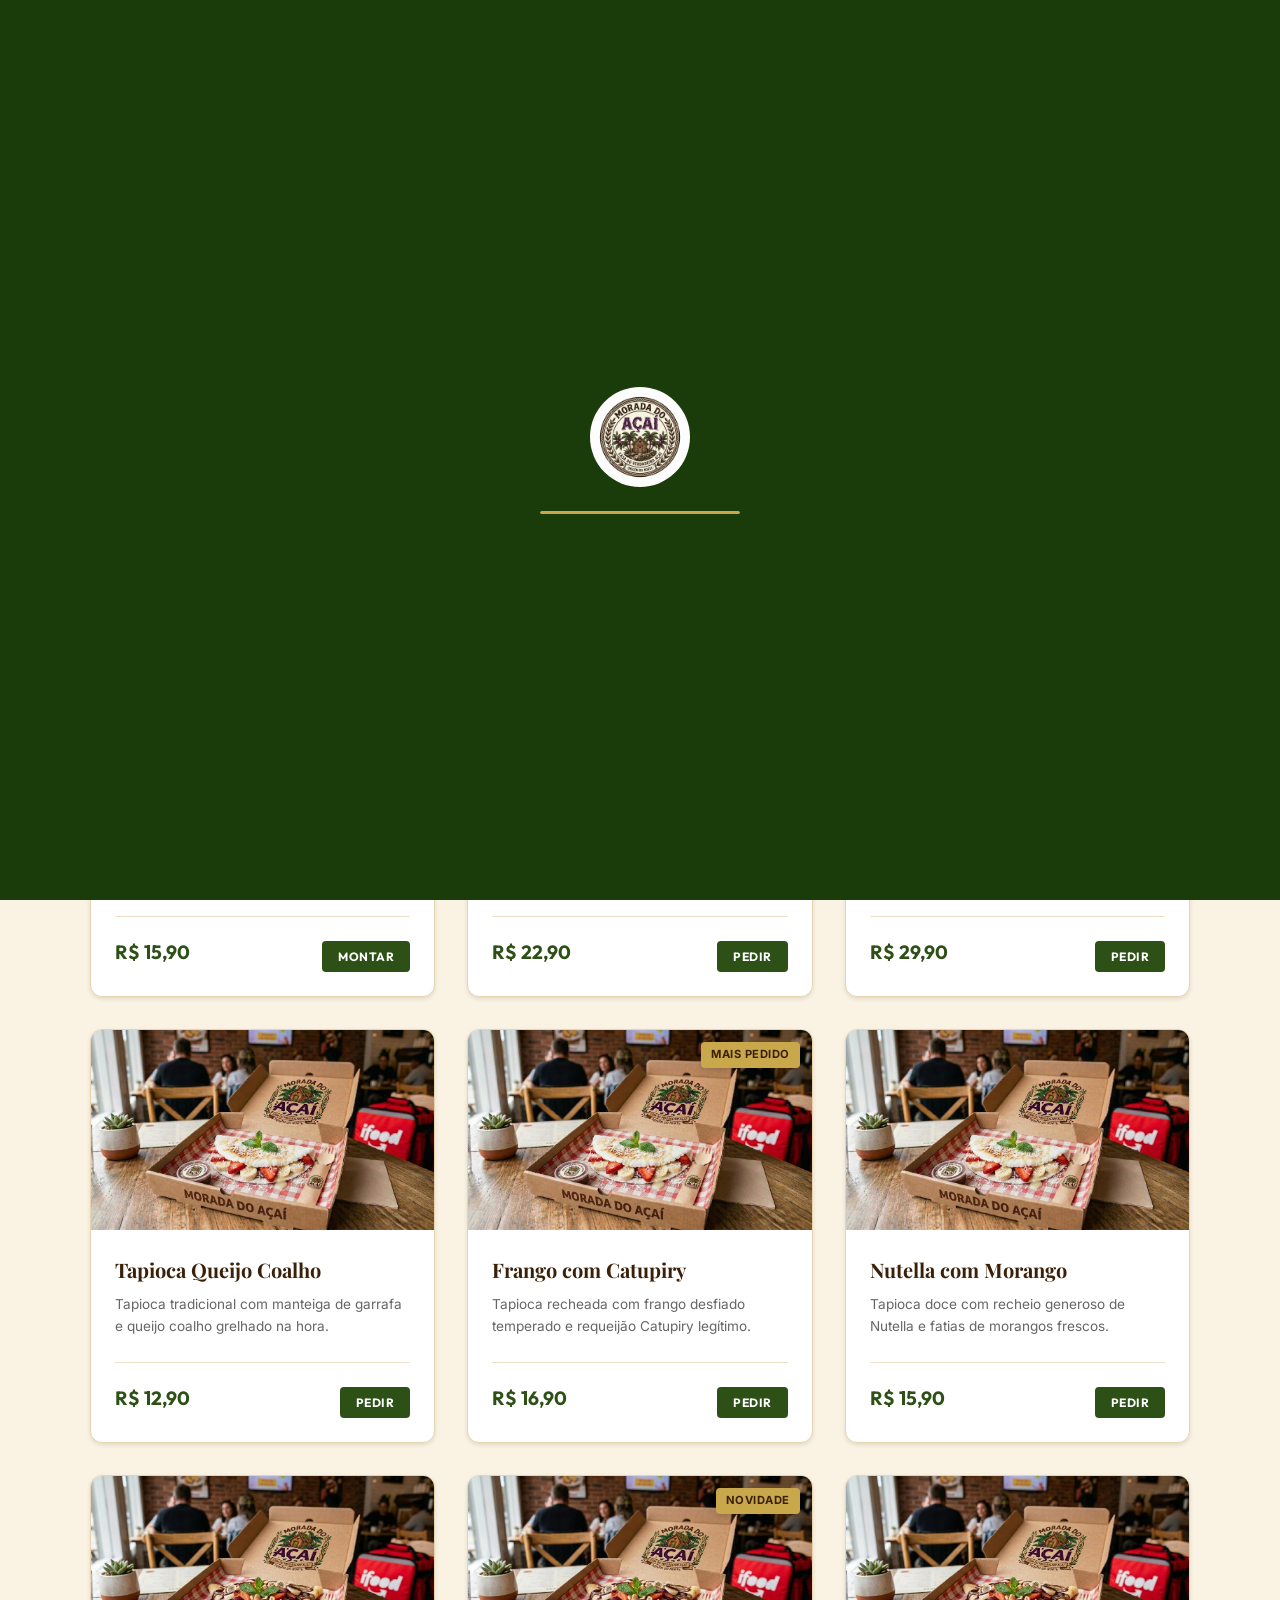
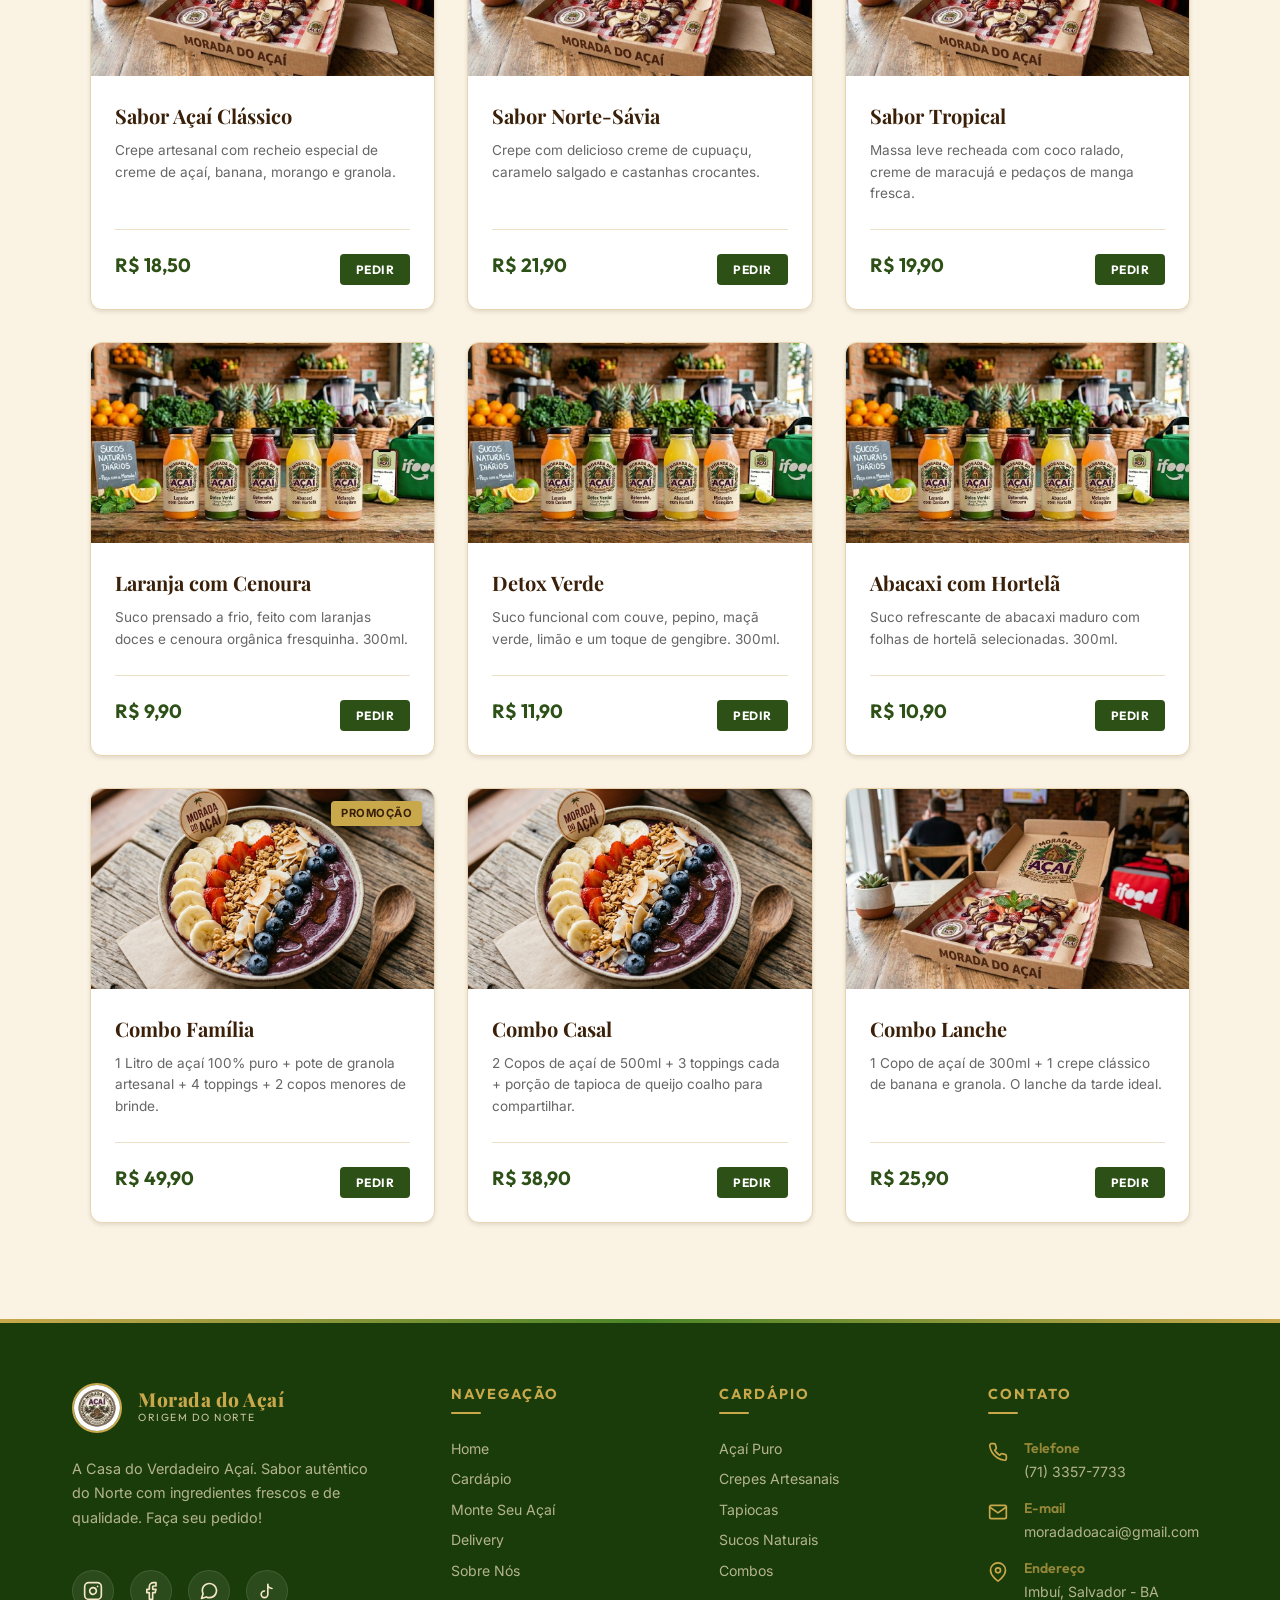
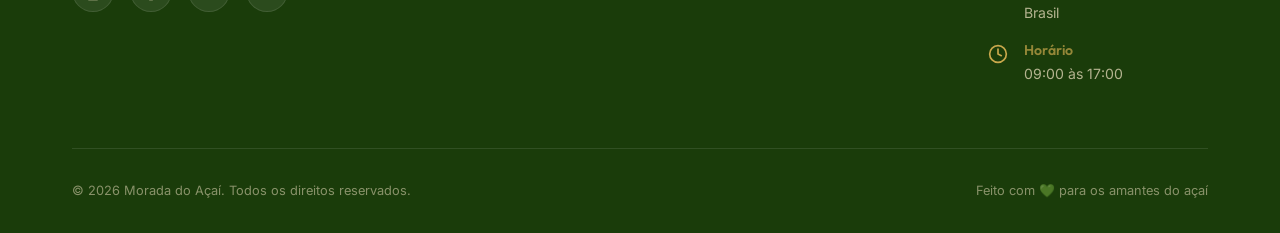
==== cardapio.html @ 21e8b284 "feat: setup inicial do projeto Morada do Acai" ====
<!DOCTYPE html>
<html lang="pt-BR">
<head>
  <meta charset="UTF-8">
  <meta name="viewport" content="width=device-width, initial-scale=1.0">
  <meta name="description" content="Morada do Açaí - Nosso Cardápio Completo. Monte seu açaí puro, tapiocas artesanais, crepes e sucos naturais. Delivery rápido!">
  <meta name="keywords" content="cardápio, açaí, crepes, tapioca, sucos, combos, morada do açaí">
  <meta name="author" content="Morada do Açaí">
  <title>Cardápio Completo | Morada do Açaí</title>
  <link rel="icon" type="image/png" href="images/logo.png">
  <link rel="stylesheet" href="styles.css">
</head>
<body>

  <!-- Page Loader -->
  <div class="page-loader" id="pageLoader">
    <div class="loader-content">
      <img src="images/logo.png?v=2" alt="Morada do Açaí">
      <div class="loader-bar">
        <div class="loader-bar-fill"></div>
      </div>
    </div>
  </div>

  <!-- Header -->
  <header class="header" id="header">
    <div class="container">
      <a href="index.html#home" class="logo">
        <img src="images/logo.png?v=2" alt="Morada do Açaí Logo">
        <div class="logo-text">
          <span class="brand">Morada do Açaí</span>
          <span class="tagline">Casa do Verdadeiro Açaí</span>
        </div>
      </a>

      <nav class="nav">
        <div class="nav-links" id="navLinks">
          <a href="index.html#home">Home</a>
          <a href="#" class="active">Menu</a>
          <a href="index.html#monte-acai">Monte Seu Açaí</a>
          <a href="cardapio.html?filter=crepes">Crepes</a>
          <a href="cardapio.html?filter=sucos">Sucos</a>
          <a href="index.html#sobre">Sobre Nós</a>
          <a href="index.html#contato">Contato</a>
        </div>

        <a href="https://wa.me/557133577733" target="_blank" rel="noopener" class="btn-order" id="btnOrder">
          Peça Direto: Site Oficial
          <span class="arrow">›</span>
        </a>

        <button class="menu-toggle" id="menuToggle" aria-label="Menu">
          <span></span>
          <span></span>
          <span></span>
        </button>
      </nav>
    </div>
  </header>

  <!-- Hero Section -->
  <section class="hero hero-menu-small">
    <div class="hero-bg">
      <img src="images/hero-bg.png?v=2" alt="Morada do Açaí Ambiente">
    </div>
    <div class="hero-content">
      <h1>Nosso <span>Cardápio</span></h1>
      <p>Explore nossas especialidades artesanais preparadas com o autêntico sabor do Norte.</p>
    </div>
  </section>

  <!-- Menu Section with Filters -->
  <section class="menu-section">
    <div class="container">
      
      <!-- Category Filters -->
      <div class="menu-filters">
        <button class="filter-btn active" data-filter="todos">Todos</button>
        <button class="filter-btn" data-filter="acai">Açaí Puro</button>
        <button class="filter-btn" data-filter="tapiocas">Tapiocas</button>
        <button class="filter-btn" data-filter="crepes">Crepes</button>
        <button class="filter-btn" data-filter="sucos">Sucos</button>
        <button class="filter-btn" data-filter="combos">Combos</button>
      </div>

      <!-- Catalog Grid -->
      <div class="menu-catalog">
        
        <!-- Açaí 1 -->
        <div class="menu-catalog-card" data-category="acai">
          <div class="menu-catalog-img">
            <img src="images/acai-real.jpg?v=3" alt="Monte Seu Açaí">
            <span class="menu-catalog-badge">Favorito</span>
          </div>
          <div class="menu-catalog-info">
            <h3>Monte Seu Açaí</h3>
            <p>Monte do seu jeito com toppings frescos e cremes especiais. Açaí 100% puro e sem conservantes.</p>
            <div class="menu-catalog-footer">
              <span class="menu-catalog-price">R$ 15,90</span>
              <button class="menu-catalog-btn btn-add">Montar</button>
            </div>
          </div>
        </div>

        <!-- Açaí 2 -->
        <div class="menu-catalog-card" data-category="acai">
          <div class="menu-catalog-img">
            <img src="images/acai-real.jpg?v=3" alt="Açaí Tradicional 500ml">
          </div>
          <div class="menu-catalog-info">
            <h3>Copo Açaí 500ml</h3>
            <p>Açaí puro batido de origem certificada. Inclui 3 toppings à sua escolha.</p>
            <div class="menu-catalog-footer">
              <span class="menu-catalog-price">R$ 22,90</span>
              <button class="menu-catalog-btn btn-add">Pedir</button>
            </div>
          </div>
        </div>

        <!-- Açaí 3 -->
        <div class="menu-catalog-card" data-category="acai">
          <div class="menu-catalog-img">
            <img src="images/acai-real.jpg?v=3" alt="Copo Açaí 700ml">
          </div>
          <div class="menu-catalog-info">
            <h3>Copo Açaí 700ml</h3>
            <p>Para quem ama açaí de verdade! Açaí puro com 4 toppings à sua escolha.</p>
            <div class="menu-catalog-footer">
              <span class="menu-catalog-price">R$ 29,90</span>
              <button class="menu-catalog-btn btn-add">Pedir</button>
            </div>
          </div>
        </div>

        <!-- Tapioca 1 -->
        <div class="menu-catalog-card" data-category="tapiocas">
          <div class="menu-catalog-img">
            <img src="images/tapioca-box.jpg?v=3" alt="Tapioca Queijo Coalho">
          </div>
          <div class="menu-catalog-info">
            <h3>Tapioca Queijo Coalho</h3>
            <p>Tapioca tradicional com manteiga de garrafa e queijo coalho grelhado na hora.</p>
            <div class="menu-catalog-footer">
              <span class="menu-catalog-price">R$ 12,90</span>
              <button class="menu-catalog-btn btn-add">Pedir</button>
            </div>
          </div>
        </div>

        <!-- Tapioca 2 -->
        <div class="menu-catalog-card" data-category="tapiocas">
          <div class="menu-catalog-img">
            <img src="images/tapioca-box.jpg?v=3" alt="Tapioca Frango com Catupiry">
            <span class="menu-catalog-badge">Mais Pedido</span>
          </div>
          <div class="menu-catalog-info">
            <h3>Frango com Catupiry</h3>
            <p>Tapioca recheada com frango desfiado temperado e requeijão Catupiry legítimo.</p>
            <div class="menu-catalog-footer">
              <span class="menu-catalog-price">R$ 16,90</span>
              <button class="menu-catalog-btn btn-add">Pedir</button>
            </div>
          </div>
        </div>

        <!-- Tapioca 3 -->
        <div class="menu-catalog-card" data-category="tapiocas">
          <div class="menu-catalog-img">
            <img src="images/tapioca-box.jpg?v=3" alt="Tapioca Nutella com Morango">
          </div>
          <div class="menu-catalog-info">
            <h3>Nutella com Morango</h3>
            <p>Tapioca doce com recheio generoso de Nutella e fatias de morangos frescos.</p>
            <div class="menu-catalog-footer">
              <span class="menu-catalog-price">R$ 15,90</span>
              <button class="menu-catalog-btn btn-add">Pedir</button>
            </div>
          </div>
        </div>

        <!-- Crepe 1 -->
        <div class="menu-catalog-card" data-category="crepes">
          <div class="menu-catalog-img">
            <img src="images/crepe-box.jpg?v=3" alt="Crepe Sabor Açaí Clássico">
          </div>
          <div class="menu-catalog-info">
            <h3>Sabor Açaí Clássico</h3>
            <p>Crepe artesanal com recheio especial de creme de açaí, banana, morango e granola.</p>
            <div class="menu-catalog-footer">
              <span class="menu-catalog-price">R$ 18,50</span>
              <button class="menu-catalog-btn btn-add">Pedir</button>
            </div>
          </div>
        </div>

        <!-- Crepe 2 -->
        <div class="menu-catalog-card" data-category="crepes">
          <div class="menu-catalog-img">
            <img src="images/crepe-box.jpg?v=3" alt="Crepe Sabor Norte-Sávia">
            <span class="menu-catalog-badge">Novidade</span>
          </div>
          <div class="menu-catalog-info">
            <h3>Sabor Norte-Sávia</h3>
            <p>Crepe com delicioso creme de cupuaçu, caramelo salgado e castanhas crocantes.</p>
            <div class="menu-catalog-footer">
              <span class="menu-catalog-price">R$ 21,90</span>
              <button class="menu-catalog-btn btn-add">Pedir</button>
            </div>
          </div>
        </div>

        <!-- Crepe 3 -->
        <div class="menu-catalog-card" data-category="crepes">
          <div class="menu-catalog-img">
            <img src="images/crepe-box.jpg?v=3" alt="Crepe Sabor Tropical">
          </div>
          <div class="menu-catalog-info">
            <h3>Sabor Tropical</h3>
            <p>Massa leve recheada com coco ralado, creme de maracujá e pedaços de manga fresca.</p>
            <div class="menu-catalog-footer">
              <span class="menu-catalog-price">R$ 19,90</span>
              <button class="menu-catalog-btn btn-add">Pedir</button>
            </div>
          </div>
        </div>

        <!-- Suco 1 -->
        <div class="menu-catalog-card" data-category="sucos">
          <div class="menu-catalog-img">
            <img src="images/sucos-real.jpg?v=3" alt="Suco Laranja com Cenoura">
          </div>
          <div class="menu-catalog-info">
            <h3>Laranja com Cenoura</h3>
            <p>Suco prensado a frio, feito com laranjas doces e cenoura orgânica fresquinha. 300ml.</p>
            <div class="menu-catalog-footer">
              <span class="menu-catalog-price">R$ 9,90</span>
              <button class="menu-catalog-btn btn-add">Pedir</button>
            </div>
          </div>
        </div>

        <!-- Suco 2 -->
        <div class="menu-catalog-card" data-category="sucos">
          <div class="menu-catalog-img">
            <img src="images/sucos-real.jpg?v=3" alt="Suco Detox Verde">
          </div>
          <div class="menu-catalog-info">
            <h3>Detox Verde</h3>
            <p>Suco funcional com couve, pepino, maçã verde, limão e um toque de gengibre. 300ml.</p>
            <div class="menu-catalog-footer">
              <span class="menu-catalog-price">R$ 11,90</span>
              <button class="menu-catalog-btn btn-add">Pedir</button>
            </div>
          </div>
        </div>

        <!-- Suco 3 -->
        <div class="menu-catalog-card" data-category="sucos">
          <div class="menu-catalog-img">
            <img src="images/sucos-real.jpg?v=3" alt="Suco Abacaxi com Hortelã">
          </div>
          <div class="menu-catalog-info">
            <h3>Abacaxi com Hortelã</h3>
            <p>Suco refrescante de abacaxi maduro com folhas de hortelã selecionadas. 300ml.</p>
            <div class="menu-catalog-footer">
              <span class="menu-catalog-price">R$ 10,90</span>
              <button class="menu-catalog-btn btn-add">Pedir</button>
            </div>
          </div>
        </div>

        <!-- Combo 1 -->
        <div class="menu-catalog-card" data-category="combos">
          <div class="menu-catalog-img">
            <img src="images/acai-bowl.png?v=3" alt="Combo Família">
            <span class="menu-catalog-badge">Promoção</span>
          </div>
          <div class="menu-catalog-info">
            <h3>Combo Família</h3>
            <p>1 Litro de açaí 100% puro + pote de granola artesanal + 4 toppings + 2 copos menores de brinde.</p>
            <div class="menu-catalog-footer">
              <span class="menu-catalog-price">R$ 49,90</span>
              <button class="menu-catalog-btn btn-add">Pedir</button>
            </div>
          </div>
        </div>

        <!-- Combo 2 -->
        <div class="menu-catalog-card" data-category="combos">
          <div class="menu-catalog-img">
            <img src="images/acai-bowl.png?v=3" alt="Combo Casal">
          </div>
          <div class="menu-catalog-info">
            <h3>Combo Casal</h3>
            <p>2 Copos de açaí de 500ml + 3 toppings cada + porção de tapioca de queijo coalho para compartilhar.</p>
            <div class="menu-catalog-footer">
              <span class="menu-catalog-price">R$ 38,90</span>
              <button class="menu-catalog-btn btn-add">Pedir</button>
            </div>
          </div>
        </div>

        <!-- Combo 3 -->
        <div class="menu-catalog-card" data-category="combos">
          <div class="menu-catalog-img">
            <img src="images/crepe-box.jpg?v=3" alt="Combo Lanche">
          </div>
          <div class="menu-catalog-info">
            <h3>Combo Lanche</h3>
            <p>1 Copo de açaí de 300ml + 1 crepe clássico de banana e granola. O lanche da tarde ideal.</p>
            <div class="menu-catalog-footer">
              <span class="menu-catalog-price">R$ 25,90</span>
              <button class="menu-catalog-btn btn-add">Pedir</button>
            </div>
          </div>
        </div>

      </div>
    </div>
  </section>

  <!-- Footer -->
  <footer class="footer" id="contato">
    <div class="container">
      <div class="footer-grid">
        <div class="footer-brand">
          <a href="index.html#home" class="logo">
            <img src="images/logo.png?v=2" alt="Morada do Açaí">
            <div class="logo-text">
              <span class="brand">Morada do Açaí</span>
              <span class="tagline">Origem do Norte</span>
            </div>
          </a>
          <p>A Casa do Verdadeiro Açaí. Sabor autêntico do Norte com ingredientes frescos e de qualidade. Faça seu pedido!</p>
          <div class="footer-social">
            <a href="#" aria-label="Instagram">
              <svg viewBox="0 0 24 24" width="20" height="20" fill="none" stroke="currentColor" stroke-width="2" stroke-linecap="round" stroke-linejoin="round">
                <rect x="2" y="2" width="20" height="20" rx="5" ry="5"></rect>
                <path d="M16 11.37A4 4 0 1 1 12.63 8 4 4 0 0 1 16 11.37z"></path>
                <line x1="17.5" y1="6.5" x2="17.51" y2="6.5"></line>
              </svg>
            </a>
            <a href="#" aria-label="Facebook">
              <svg viewBox="0 0 24 24" width="20" height="20" fill="none" stroke="currentColor" stroke-width="2" stroke-linecap="round" stroke-linejoin="round">
                <path d="M18 2h-3a5 5 0 0 0-5 5v3H7v4h3v8h4v-8h3l1-4h-4V7a1 1 0 0 1 1-1h3z"></path>
              </svg>
            </a>
            <a href="https://wa.me/557133577733" target="_blank" rel="noopener" aria-label="WhatsApp">
              <svg viewBox="0 0 24 24" width="20" height="20" fill="none" stroke="currentColor" stroke-width="2" stroke-linecap="round" stroke-linejoin="round">
                <path d="M21 11.5a8.38 8.38 0 0 1-.9 3.8 8.5 8.5 0 0 1-7.6 4.7 8.38 8.38 0 0 1-3.8-.9L3 21l1.9-5.7a8.38 8.38 0 0 1-.9-3.8 8.5 8.5 0 0 1 4.7-7.6 8.38 8.38 0 0 1 3.8-.9h.5a8.48 8.48 0 0 1 8 8v.5z"></path>
              </svg>
            </a>
            <a href="#" aria-label="TikTok">
              <svg viewBox="0 0 24 24" width="20" height="20" fill="none" stroke="currentColor" stroke-width="2" stroke-linecap="round" stroke-linejoin="round">
                <path d="M9 12a4 4 0 1 0 4 4V4a5 5 0 0 0 5 5"></path>
              </svg>
            </a>
          </div>
        </div>

        <div class="footer-column">
          <h4>Navegação</h4>
          <ul>
            <li><a href="index.html#home">Home</a></li>
            <li><a href="#">Cardápio</a></li>
            <li><a href="index.html#monte-acai">Monte Seu Açaí</a></li>
            <li><a href="index.html#delivery">Delivery</a></li>
            <li><a href="index.html#sobre">Sobre Nós</a></li>
          </ul>
        </div>

        <div class="footer-column">
          <h4>Cardápio</h4>
          <ul>
            <li><a href="#" class="filter-link" data-filter="acai">Açaí Puro</a></li>
            <li><a href="#" class="filter-link" data-filter="crepes">Crepes Artesanais</a></li>
            <li><a href="#" class="filter-link" data-filter="tapiocas">Tapiocas</a></li>
            <li><a href="#" class="filter-link" data-filter="sucos">Sucos Naturais</a></li>
            <li><a href="#" class="filter-link" data-filter="combos">Combos</a></li>
          </ul>
        </div>

        <div class="footer-column">
          <h4>Contato</h4>
          <div class="footer-contact-item">
            <span class="icon">
              <svg viewBox="0 0 24 24" width="18" height="18" fill="none" stroke="currentColor" stroke-width="2" stroke-linecap="round" stroke-linejoin="round">
                <path d="M22 16.92v3a2 2 0 0 1-2.18 2 19.79 19.79 0 0 1-8.63-3.07 19.5 19.5 0 0 1-6-6 19.79 19.79 0 0 1-3.07-8.67A2 2 0 0 1 4.11 2h3a2 2 0 0 1 2 1.72 12.84 12.84 0 0 0 .7 2.81 2 2 0 0 1-.45 2.11L8.09 9.91a16 16 0 0 0 6 6l1.27-1.27a2 2 0 0 1 2.11-.45 12.84 12.84 0 0 0 2.81.7A2 2 0 0 1 22 16.92z"></path>
              </svg>
            </span>
            <div class="info">
              <strong>Telefone</strong>
              (71) 3357-7733
            </div>
          </div>
          <div class="footer-contact-item">
            <span class="icon">
              <svg viewBox="0 0 24 24" width="18" height="18" fill="none" stroke="currentColor" stroke-width="2" stroke-linecap="round" stroke-linejoin="round">
                <path d="M4 4h16c1.1 0 2 .9 2 2v12c0 1.1-.9 2-2 2H4c-1.1 0-2-.9-2-2V6c0-1.1.9-2 2-2z"></path>
                <polyline points="22,6 12,13 2,6"></polyline>
              </svg>
            </span>
            <div class="info">
              <strong>E-mail</strong>
              moradadoacai@gmail.com
            </div>
          </div>
          <div class="footer-contact-item">
            <span class="icon">
              <svg viewBox="0 0 24 24" width="18" height="18" fill="none" stroke="currentColor" stroke-width="2" stroke-linecap="round" stroke-linejoin="round">
                <path d="M21 10c0 7-9 13-9 13s-9-6-9-13a9 9 0 0 1 18 0z"></path>
                <circle cx="12" cy="10" r="3"></circle>
              </svg>
            </span>
            <div class="info">
              <strong>Endereço</strong>
              Imbuí, Salvador - BA<br>Brasil
            </div>
          </div>
          <div class="footer-contact-item">
            <span class="icon">
              <svg viewBox="0 0 24 24" width="18" height="18" fill="none" stroke="currentColor" stroke-width="2" stroke-linecap="round" stroke-linejoin="round">
                <circle cx="12" cy="12" r="10"></circle>
                <polyline points="12 6 12 12 16 14"></polyline>
              </svg>
            </span>
            <div class="info">
              <strong>Horário</strong>
              09:00 às 17:00
            </div>
          </div>
        </div>
      </div>

      <div class="footer-bottom">
        <p>&copy; 2026 Morada do Açaí. Todos os direitos reservados.</p>
        <p>Feito com 💚 para os amantes do açaí</p>
      </div>
    </div>
  </footer>

  <!-- WhatsApp Float Button -->
  <a href="https://wa.me/557133577733" class="whatsapp-float" target="_blank" rel="noopener" aria-label="Fale conosco no WhatsApp">
    <svg viewBox="0 0 24 24" width="28" height="28" fill="none" stroke="currentColor" stroke-width="2.5" stroke-linecap="round" stroke-linejoin="round">
      <path d="M21 11.5a8.38 8.38 0 0 1-.9 3.8 8.5 8.5 0 0 1-7.6 4.7 8.38 8.38 0 0 1-3.8-.9L3 21l1.9-5.7a8.38 8.38 0 0 1-.9-3.8 8.5 8.5 0 0 1 4.7-7.6 8.38 8.38 0 0 1 3.8-.9h.5a8.48 8.48 0 0 1 8 8v.5z"></path>
    </svg>
  </a>

  <!-- Back to Top Button -->
  <button class="back-to-top" id="backToTop" aria-label="Voltar ao topo">↑</button>

  <script src="script.js"></script>
  <script>
    // Handle specific filter link clicks in footer
    document.querySelectorAll('.filter-link').forEach(link => {
      link.addEventListener('click', (e) => {
        e.preventDefault();
        const filter = link.getAttribute('data-filter');
        const filterBtn = document.querySelector(`.filter-btn[data-filter="${filter}"]`);
        if (filterBtn) {
          filterBtn.click();
          window.scrollTo({
            top: document.querySelector('.menu-section').offsetTop - 80,
            behavior: 'smooth'
          });
        }
      });
    });
  </script>
</body>
</html>
---- styles.css ----
/* =============================================
   MORADA DO AÇAÍ - Design System & Styles
   ============================================= */

/* Google Fonts */
@import url('https://fonts.googleapis.com/css2?family=Playfair+Display:wght@400;600;700;800;900&family=Inter:wght@300;400;500;600;700&family=Outfit:wght@300;400;500;600;700;800&display=swap');

/* CSS Custom Properties */
:root {
  /* Primary Colors */
  --green-dark: #1a3c0a;
  --green-primary: #2d5016;
  --green-medium: #3a6b1e;
  --green-light: #4a8528;
  --green-accent: #5a9e32;

  /* Secondary Colors */
  --brown-dark: #3a2008;
  --brown-primary: #5a3e1b;
  --brown-medium: #7a5a2e;
  --brown-light: #8b6914;
  --brown-accent: #a07d30;

  /* Neutral Colors */
  --cream: #f5e6c8;
  --cream-light: #faf3e3;
  --cream-dark: #ede0c8;
  --beige: #e8d5b0;
  --white: #ffffff;
  --black: #1a1a1a;
  --gray-dark: #333333;
  --gray-medium: #666666;
  --gray-light: #999999;

  /* Accent Colors */
  --purple-acai: #3d1052;
  --purple-light: #6b2fa0;
  --red-berry: #8b1a2b;
  --gold: #c9a84c;

  /* Typography */
  --font-heading: 'Playfair Display', serif;
  --font-body: 'Inter', sans-serif;
  --font-accent: 'Outfit', sans-serif;

  /* Spacing */
  --space-xs: 0.25rem;
  --space-sm: 0.5rem;
  --space-md: 1rem;
  --space-lg: 1.5rem;
  --space-xl: 2rem;
  --space-2xl: 3rem;
  --space-3xl: 4rem;
  --space-4xl: 6rem;

  /* Border Radius */
  --radius-sm: 4px;
  --radius-md: 8px;
  --radius-lg: 12px;
  --radius-xl: 16px;
  --radius-2xl: 24px;
  --radius-full: 50%;

  /* Shadows */
  --shadow-sm: 0 2px 4px rgba(0, 0, 0, 0.1);
  --shadow-md: 0 4px 12px rgba(0, 0, 0, 0.15);
  --shadow-lg: 0 8px 24px rgba(0, 0, 0, 0.2);
  --shadow-xl: 0 12px 40px rgba(0, 0, 0, 0.25);

  /* Transitions */
  --transition-fast: 150ms ease;
  --transition-normal: 300ms ease;
  --transition-slow: 500ms ease;
}

/* =============================================
   RESET & BASE
   ============================================= */
*,
*::before,
*::after {
  box-sizing: border-box;
  margin: 0;
  padding: 0;
}

html {
  scroll-behavior: smooth;
  font-size: 16px;
}

body {
  font-family: var(--font-body);
  color: var(--gray-dark);
  background-color: var(--cream-light);
  line-height: 1.6;
  overflow-x: hidden;
  -webkit-font-smoothing: antialiased;
  -moz-osx-font-smoothing: grayscale;
}

img {
  max-width: 100%;
  height: auto;
  display: block;
}

a {
  text-decoration: none;
  color: inherit;
  transition: color var(--transition-fast);
}

ul, ol {
  list-style: none;
}

button {
  cursor: pointer;
  border: none;
  outline: none;
  font-family: inherit;
}

.container {
  width: 100%;
  max-width: 1200px;
  margin: 0 auto;
  padding: 0 var(--space-xl);
}

/* =============================================
   HEADER & NAVIGATION
   ============================================= */
.header {
  position: fixed;
  top: 0;
  left: 0;
  right: 0;
  z-index: 1000;
  background: rgba(26, 60, 10, 0.95);
  backdrop-filter: blur(16px);
  -webkit-backdrop-filter: blur(16px);
  border-bottom: 3px solid var(--gold);
  transition: all var(--transition-normal);
  height: 80px;
  display: flex;
  align-items: center;
}

.header.scrolled {
  background: rgba(18, 43, 7, 0.98);
  height: 70px;
  box-shadow: 0 4px 20px rgba(0, 0, 0, 0.3);
}

.header .container {
  display: flex;
  align-items: center;
  justify-content: space-between;
  width: 100%;
}

.logo {
  display: flex;
  align-items: center;
  gap: var(--space-sm);
  z-index: 1001;
  flex-shrink: 0;
}

.logo img {
  width: 54px;
  height: 54px;
  object-fit: contain;
  border-radius: var(--radius-full);
  border: 2px solid var(--gold);
  transition: all var(--transition-normal);
}

.header.scrolled .logo img {
  width: 46px;
  height: 46px;
}

.logo:hover img {
  transform: rotate(-5deg) scale(1.05);
}

.logo-text {
  display: flex;
  flex-direction: column;
  white-space: nowrap;
}

.logo-text .brand {
  font-family: var(--font-heading);
  font-size: 1.2rem;
  font-weight: 800;
  color: var(--gold);
  line-height: 1.1;
  letter-spacing: 0.5px;
}

.logo-text .tagline {
  font-family: var(--font-accent);
  font-size: 0.65rem;
  color: var(--cream);
  text-transform: uppercase;
  letter-spacing: 1.5px;
  opacity: 0.8;
}

.nav {
  display: flex;
  align-items: center;
  gap: var(--space-xl);
}

.nav-links {
  display: flex;
  align-items: center;
  gap: var(--space-xs);
}

.nav-links a {
  font-family: var(--font-accent);
  font-size: 0.85rem;
  font-weight: 600;
  color: var(--cream);
  padding: 8px 16px;
  border-radius: var(--radius-md);
  transition: all var(--transition-fast);
  position: relative;
  text-transform: uppercase;
  letter-spacing: 0.5px;
  white-space: nowrap;
}

.nav-links a::after {
  content: '';
  position: absolute;
  bottom: 2px;
  left: 16px;
  right: 16px;
  height: 2px;
  background: var(--gold);
  transform: scaleX(0);
  transition: transform var(--transition-normal);
  border-radius: 2px;
}

.nav-links a:hover,
.nav-links a.active {
  color: var(--gold);
}

.nav-links a:hover::after,
.nav-links a.active::after {
  transform: scaleX(1);
}

.btn-order {
  display: flex;
  align-items: center;
  gap: var(--space-sm);
  background: linear-gradient(135deg, var(--gold), var(--brown-accent));
  color: var(--green-dark) !important;
  padding: 10px 22px;
  border-radius: 50px;
  font-family: var(--font-accent);
  font-weight: 800;
  font-size: 0.8rem;
  text-transform: uppercase;
  letter-spacing: 1px;
  transition: all var(--transition-normal);
  box-shadow: 0 4px 12px rgba(201, 168, 76, 0.3);
  white-space: nowrap;
}

.btn-order:hover {
  transform: translateY(-2px);
  box-shadow: 0 6px 18px rgba(201, 168, 76, 0.5);
  filter: brightness(1.1);
}

.btn-order .arrow {
  font-size: 1.1rem;
  transition: transform var(--transition-fast);
}

.btn-order:hover .arrow {
  transform: translateX(3px);
}

/* Mobile Menu Toggle */
.menu-toggle {
  display: none;
  flex-direction: column;
  gap: 5px;
  background: none;
  padding: var(--space-sm);
  z-index: 1001;
}

.menu-toggle span {
  display: block;
  width: 24px;
  height: 2px;
  background: var(--cream);
  border-radius: 2px;
  transition: all var(--transition-normal);
}

.menu-toggle.active span:nth-child(1) {
  transform: rotate(45deg) translate(5px, 5px);
}

.menu-toggle.active span:nth-child(2) {
  opacity: 0;
}

.menu-toggle.active span:nth-child(3) {
  transform: rotate(-45deg) translate(5px, -5px);
}

/* =============================================
   HERO SECTION
   ============================================= */
.hero {
  position: relative;
  min-height: 100vh;
  display: flex;
  align-items: center;
  justify-content: center;
  overflow: hidden;
}

.hero-bg {
  position: absolute;
  inset: 0;
  z-index: 0;
}

.hero-bg img {
  width: 100%;
  height: 100%;
  object-fit: cover;
}

.hero-bg::after {
  content: '';
  position: absolute;
  inset: 0;
  background: linear-gradient(
    135deg,
    rgba(26, 60, 10, 0.85) 0%,
    rgba(45, 80, 22, 0.7) 40%,
    rgba(58, 32, 8, 0.6) 100%
  );
}

.hero-content {
  position: relative;
  z-index: 1;
  text-align: center;
  max-width: 800px;
  padding: var(--space-4xl) var(--space-xl);
  animation: fadeInUp 1s ease-out;
}

@keyframes fadeInUp {
  from {
    opacity: 0;
    transform: translateY(30px);
  }
  to {
    opacity: 1;
    transform: translateY(0);
  }
}

.hero-badge {
  display: inline-block;
  background: rgba(201, 168, 76, 0.15);
  border: 1px solid var(--gold);
  color: var(--gold);
  padding: var(--space-sm) var(--space-lg);
  border-radius: var(--radius-2xl);
  font-family: var(--font-accent);
  font-size: 0.8rem;
  font-weight: 600;
  text-transform: uppercase;
  letter-spacing: 3px;
  margin-bottom: var(--space-xl);
  animation: fadeInUp 1s ease-out 0.2s both;
}

.hero h1 {
  font-family: var(--font-heading);
  font-size: clamp(2.5rem, 6vw, 4.5rem);
  font-weight: 900;
  color: var(--white);
  line-height: 1.1;
  margin-bottom: var(--space-lg);
  text-shadow: 2px 2px 8px rgba(0, 0, 0, 0.3);
  animation: fadeInUp 1s ease-out 0.3s both;
}

.hero h1 span {
  color: var(--gold);
}

.hero p {
  font-family: var(--font-accent);
  font-size: 1.15rem;
  color: var(--cream);
  margin-bottom: var(--space-2xl);
  max-width: 600px;
  margin-left: auto;
  margin-right: auto;
  opacity: 0.9;
  animation: fadeInUp 1s ease-out 0.5s both;
}

.hero-buttons {
  display: flex;
  gap: var(--space-lg);
  justify-content: center;
  flex-wrap: wrap;
  animation: fadeInUp 1s ease-out 0.7s both;
}

.btn-primary {
  display: inline-flex;
  align-items: center;
  gap: var(--space-sm);
  background: linear-gradient(135deg, var(--green-medium), var(--green-dark));
  color: var(--white);
  padding: var(--space-md) var(--space-2xl);
  border-radius: var(--radius-md);
  font-family: var(--font-accent);
  font-weight: 700;
  font-size: 1rem;
  text-transform: uppercase;
  letter-spacing: 1.5px;
  transition: all var(--transition-normal);
  box-shadow: var(--shadow-md);
  border: 2px solid var(--green-light);
}

.btn-primary:hover {
  transform: translateY(-3px);
  box-shadow: var(--shadow-xl);
  background: linear-gradient(135deg, var(--green-light), var(--green-medium));
}

.btn-secondary {
  display: inline-flex;
  align-items: center;
  gap: var(--space-sm);
  background: transparent;
  color: var(--gold);
  padding: var(--space-md) var(--space-2xl);
  border-radius: var(--radius-md);
  font-family: var(--font-accent);
  font-weight: 700;
  font-size: 1rem;
  text-transform: uppercase;
  letter-spacing: 1.5px;
  transition: all var(--transition-normal);
  border: 2px solid var(--gold);
}

.btn-secondary:hover {
  background: rgba(201, 168, 76, 0.15);
  transform: translateY(-3px);
  box-shadow: 0 4px 16px rgba(201, 168, 76, 0.3);
}

.hero-note {
  margin-top: var(--space-xl);
  font-size: 0.85rem;
  color: var(--cream);
  opacity: 0.7;
  animation: fadeInUp 1s ease-out 0.9s both;
}

/* Floating açaí elements */
.hero-float {
  position: absolute;
  z-index: 1;
  opacity: 0.3;
  animation: float 6s ease-in-out infinite;
}

@keyframes float {
  0%, 100% { transform: translateY(0) rotate(0deg); }
  50% { transform: translateY(-20px) rotate(5deg); }
}

/* =============================================
   SECTION COMMON STYLES
   ============================================= */
.section {
  padding: var(--space-4xl) 0;
}

.section-header {
  text-align: center;
  margin-bottom: var(--space-3xl);
}

.section-label {
  display: inline-block;
  font-family: var(--font-accent);
  font-size: 0.75rem;
  font-weight: 700;
  text-transform: uppercase;
  letter-spacing: 4px;
  color: var(--green-medium);
  margin-bottom: var(--space-md);
  position: relative;
}

.section-label::before,
.section-label::after {
  content: '—';
  margin: 0 var(--space-sm);
  color: var(--gold);
}

.section-title {
  font-family: var(--font-heading);
  font-size: clamp(2rem, 4vw, 3rem);
  font-weight: 800;
  color: var(--brown-dark);
  margin-bottom: var(--space-md);
  line-height: 1.2;
}

.section-subtitle {
  font-family: var(--font-accent);
  font-size: 1.05rem;
  color: var(--gray-medium);
  max-width: 600px;
  margin: 0 auto;
}

/* =============================================
   SPECIALTIES SECTION
   ============================================= */
.specialties {
  background: var(--cream);
  position: relative;
}

.specialties::before {
  content: '';
  position: absolute;
  top: 0;
  left: 0;
  right: 0;
  height: 4px;
  background: linear-gradient(90deg, var(--green-dark), var(--gold), var(--green-dark));
}

/* Carousel Styles */
.carousel-container {
  position: relative;
  max-width: 1000px;
  margin: 0 auto;
  padding: 0 60px;
}

.carousel-viewport {
  overflow: hidden;
  width: 100%;
  border-radius: var(--radius-xl);
  padding: 10px 0;
  margin: -10px 0;
}

.carousel-track {
  display: flex;
  gap: 24px;
  transition: transform 0.4s cubic-bezier(0.25, 0.46, 0.45, 0.94);
  will-change: transform;
}

.carousel-track .specialty-card {
  flex: 0 0 calc(50% - 12px);
  margin-bottom: 5px;
}

.carousel-btn {
  position: absolute;
  top: 50%;
  transform: translateY(-50%);
  width: 46px;
  height: 46px;
  background: var(--white);
  color: var(--green-primary);
  border: 2px solid var(--beige);
  border-radius: var(--radius-full);
  display: flex;
  align-items: center;
  justify-content: center;
  cursor: pointer;
  z-index: 10;
  transition: all var(--transition-normal);
  box-shadow: var(--shadow-sm);
}

.carousel-btn:hover {
  background: var(--green-primary);
  color: var(--white);
  border-color: var(--green-primary);
  box-shadow: var(--shadow-md);
  transform: translateY(-50%) scale(1.08);
}

.carousel-btn.prev {
  left: 0;
}

.carousel-btn.next {
  right: 0;
}

.carousel-btn:disabled {
  opacity: 0.2;
  cursor: not-allowed;
  pointer-events: none;
}

.carousel-dots {
  display: flex;
  justify-content: center;
  gap: var(--space-sm);
  margin-top: var(--space-xl);
}

.carousel-dot {
  width: 8px;
  height: 8px;
  border-radius: var(--radius-full);
  background: var(--beige);
  border: none;
  cursor: pointer;
  transition: all var(--transition-normal);
}

.carousel-dot.active {
  background: var(--green-primary);
  width: 20px;
  border-radius: var(--radius-lg);
}

.specialties-action {
  text-align: center;
  margin-top: var(--space-2xl);
}

.btn-view-menu {
  display: inline-flex;
  align-items: center;
  gap: var(--space-sm);
  background: transparent;
  color: var(--green-primary);
  padding: var(--space-md) var(--space-2xl);
  border-radius: var(--radius-md);
  font-family: var(--font-accent);
  font-weight: 700;
  font-size: 1rem;
  text-transform: uppercase;
  letter-spacing: 1.5px;
  border: 2px solid var(--green-primary);
  transition: all var(--transition-normal);
  box-shadow: var(--shadow-sm);
}

.btn-view-menu:hover {
  background: var(--green-primary);
  color: var(--white);
  transform: translateY(-2px);
  box-shadow: var(--shadow-md);
}

.btn-view-menu svg {
  transition: transform var(--transition-fast);
}

.btn-view-menu:hover svg {
  transform: translateX(4px);
}

.specialty-card {
  background: var(--white);
  border-radius: var(--radius-xl);
  overflow: hidden;
  border: 2px solid var(--beige);
  transition: all var(--transition-normal);
  position: relative;
}

.specialty-card:hover {
  transform: translateY(-8px);
  box-shadow: var(--shadow-xl);
  border-color: var(--green-light);
}

.specialty-card-header {
  background: var(--green-primary);
  color: var(--white);
  text-align: center;
  padding: var(--space-md) var(--space-lg);
  position: relative;
}

.specialty-card-header h3 {
  font-family: var(--font-heading);
  font-size: 1.3rem;
  font-weight: 700;
  text-transform: uppercase;
  letter-spacing: 2px;
}

.specialty-card-header::after {
  content: '';
  position: absolute;
  bottom: -8px;
  left: 50%;
  transform: translateX(-50%);
  width: 0;
  height: 0;
  border-left: 10px solid transparent;
  border-right: 10px solid transparent;
  border-top: 8px solid var(--green-primary);
}

.specialty-card-body {
  padding: var(--space-xl);
}

.specialty-card-body p {
  font-size: 0.9rem;
  color: var(--gray-medium);
  margin-bottom: var(--space-lg);
  line-height: 1.6;
}

.specialty-card-image {
  width: 100%;
  height: 220px;
  overflow: hidden;
  border-radius: var(--radius-md);
  margin-bottom: var(--space-lg);
}

.specialty-card-image img {
  width: 100%;
  height: 100%;
  object-fit: cover;
  transition: transform var(--transition-slow);
}

.specialty-card:hover .specialty-card-image img {
  transform: scale(1.08);
}

.specialty-items {
  display: flex;
  flex-direction: column;
  gap: var(--space-md);
}

.specialty-item {
  display: flex;
  align-items: center;
  justify-content: space-between;
  padding: var(--space-sm) var(--space-md);
  background: var(--cream-light);
  border-radius: var(--radius-md);
  transition: all var(--transition-fast);
}

.specialty-item:hover {
  background: var(--cream);
  transform: translateX(4px);
}

.specialty-item-info {
  flex: 1;
}

.specialty-item-name {
  font-family: var(--font-accent);
  font-weight: 600;
  font-size: 0.9rem;
  color: var(--brown-dark);
}

.specialty-item-desc {
  font-size: 0.75rem;
  color: var(--gray-light);
}

.specialty-item-price {
  font-family: var(--font-accent);
  font-weight: 700;
  font-size: 1rem;
  color: var(--green-primary);
}

.btn-add {
  display: inline-flex;
  align-items: center;
  gap: var(--space-xs);
  background: var(--green-primary);
  color: var(--white);
  padding: 6px 12px;
  border-radius: var(--radius-sm);
  font-family: var(--font-accent);
  font-size: 0.7rem;
  font-weight: 600;
  text-transform: uppercase;
  letter-spacing: 0.5px;
  transition: all var(--transition-fast);
  margin-top: var(--space-sm);
}

.btn-add:hover {
  background: var(--green-light);
  transform: translateY(-1px);
}

/* =============================================
   MONTE SEU AÇAÍ SECTION
   ============================================= */
.monte-acai {
  background: linear-gradient(135deg, var(--cream-light) 0%, var(--cream) 100%);
  position: relative;
  overflow: hidden;
}

.monte-acai-content {
  display: grid;
  grid-template-columns: 1fr 1fr;
  gap: var(--space-3xl);
  align-items: center;
}

.monte-acai-text h2 {
  font-family: var(--font-heading);
  font-size: clamp(2rem, 4vw, 3rem);
  font-weight: 800;
  color: var(--green-dark);
  margin-bottom: var(--space-lg);
}

.monte-acai-text h2 span {
  color: var(--purple-acai);
}

.monte-acai-text .lead {
  font-size: 1.1rem;
  color: var(--gray-medium);
  margin-bottom: var(--space-2xl);
}

.steps-grid {
  display: grid;
  grid-template-columns: 1fr 1fr;
  gap: var(--space-lg);
}

.step {
  display: flex;
  align-items: flex-start;
  gap: var(--space-md);
  padding: var(--space-lg);
  background: var(--white);
  border-radius: var(--radius-lg);
  border: 1px solid var(--beige);
  transition: all var(--transition-normal);
}

.step:hover {
  border-color: var(--green-light);
  box-shadow: var(--shadow-md);
  transform: translateY(-2px);
}

.step-number {
  display: flex;
  align-items: center;
  justify-content: center;
  width: 36px;
  height: 36px;
  min-width: 36px;
  background: var(--green-primary);
  color: var(--white);
  border-radius: var(--radius-full);
  font-family: var(--font-heading);
  font-weight: 800;
  font-size: 1rem;
}

.step-info h4 {
  font-family: var(--font-accent);
  font-weight: 700;
  font-size: 0.95rem;
  color: var(--brown-dark);
  margin-bottom: 4px;
}

.step-info p {
  font-size: 0.8rem;
  color: var(--gray-light);
  line-height: 1.4;
}

.monte-acai-visual {
  position: relative;
}

.monte-acai-visual img {
  width: 100%;
  border-radius: var(--radius-2xl);
  box-shadow: var(--shadow-xl);
}

.monte-acai-badge {
  position: absolute;
  bottom: -20px;
  right: -20px;
  background: var(--green-primary);
  color: var(--white);
  padding: var(--space-sm) var(--space-md);
  border-radius: var(--radius-lg);
  font-family: var(--font-accent);
  box-shadow: var(--shadow-lg);
  border: 3px solid var(--gold);
  display: flex;
  flex-direction: column;
  align-items: center;
  line-height: 1.2;
}

.monte-acai-badge .badge-highlight {
  font-size: 0.95rem;
  font-weight: 800;
  color: var(--gold);
  letter-spacing: 0.5px;
}

.monte-acai-badge .badge-text {
  font-size: 0.65rem;
  font-weight: 600;
  opacity: 0.9;
  text-transform: uppercase;
  letter-spacing: 1px;
}

/* =============================================
   DELIVERY SECTION
   ============================================= */
.delivery {
  position: relative;
  padding: var(--space-4xl) 0;
  overflow: hidden;
}

.delivery-bg {
  position: absolute;
  inset: 0;
  z-index: 0;
}

.delivery-bg img {
  width: 100%;
  height: 100%;
  object-fit: cover;
}

.delivery-bg::after {
  content: '';
  position: absolute;
  inset: 0;
  background: linear-gradient(
    135deg,
    rgba(26, 60, 10, 0.92) 0%,
    rgba(45, 80, 22, 0.88) 50%,
    rgba(58, 32, 8, 0.85) 100%
  );
}

.delivery-content {
  position: relative;
  z-index: 1;
  display: grid;
  grid-template-columns: 1fr 1fr;
  gap: var(--space-3xl);
  align-items: center;
}

.delivery-text h2 {
  font-family: var(--font-heading);
  font-size: clamp(2rem, 4vw, 3rem);
  font-weight: 900;
  color: var(--white);
  margin-bottom: var(--space-lg);
  line-height: 1.15;
}

.delivery-text h2 span {
  color: var(--gold);
}

.delivery-text p {
  font-size: 1.05rem;
  color: var(--cream);
  margin-bottom: var(--space-md);
  opacity: 0.9;
  line-height: 1.7;
}

.delivery-features {
  display: flex;
  flex-direction: column;
  gap: var(--space-md);
  margin-top: var(--space-xl);
}

.delivery-feature {
  display: flex;
  align-items: center;
  gap: var(--space-md);
  padding: var(--space-md) var(--space-lg);
  background: rgba(255, 255, 255, 0.04);
  border-radius: var(--radius-lg);
  border: 1px solid rgba(255, 255, 255, 0.08);
  transition: all var(--transition-normal);
}

.delivery-feature:hover {
  background: rgba(255, 255, 255, 0.08);
  border-color: var(--gold);
  transform: translateY(-3px);
  box-shadow: 0 8px 24px rgba(0, 0, 0, 0.2);
}

.delivery-feature-icon {
  width: 48px;
  height: 48px;
  min-width: 48px;
  display: flex;
  align-items: center;
  justify-content: center;
  background: rgba(201, 168, 76, 0.1);
  color: var(--gold);
  border-radius: var(--radius-md);
  transition: all var(--transition-normal);
}

.delivery-feature:hover .delivery-feature-icon {
  background: var(--gold);
  color: var(--green-dark);
  transform: scale(1.05);
}

.delivery-feature-text h4 {
  font-family: var(--font-accent);
  font-weight: 600;
  font-size: 0.95rem;
  color: var(--gold);
  margin-bottom: 2px;
}

.delivery-feature-text p {
  font-size: 0.8rem;
  color: var(--cream);
  margin-bottom: 0;
  opacity: 0.7;
}

.delivery-image {
  display: flex;
  justify-content: center;
  align-items: center;
}

.delivery-image img {
  width: 90%;
  border-radius: var(--radius-2xl);
  box-shadow: var(--shadow-xl);
  transition: transform var(--transition-slow);
}

.delivery-image img:hover {
  transform: scale(1.03) rotate(-1deg);
}

.delivery-buttons {
  display: flex;
  gap: var(--space-lg);
  margin-top: var(--space-2xl);
  flex-wrap: wrap;
}

.btn-delivery-direto {
  display: inline-flex;
  align-items: center;
  gap: var(--space-sm);
  background: linear-gradient(135deg, var(--green-medium), var(--green-dark));
  color: var(--white);
  padding: var(--space-md) var(--space-2xl);
  border-radius: var(--radius-md);
  font-family: var(--font-accent);
  font-weight: 700;
  font-size: 0.95rem;
  text-transform: uppercase;
  letter-spacing: 1px;
  transition: all var(--transition-normal);
  border: 2px solid var(--gold);
  box-shadow: 0 4px 12px rgba(0, 0, 0, 0.15);
}

.btn-delivery-direto:hover {
  transform: translateY(-3px);
  box-shadow: 0 6px 20px rgba(201, 168, 76, 0.4);
  background: linear-gradient(135deg, var(--green-light), var(--green-medium));
}

.btn-delivery-ifood {
  display: inline-flex;
  align-items: center;
  gap: var(--space-sm);
  background: linear-gradient(135deg, #ea1d2c, #b8141f);
  color: var(--white);
  padding: var(--space-md) var(--space-2xl);
  border-radius: var(--radius-md);
  font-family: var(--font-accent);
  font-weight: 700;
  font-size: 0.95rem;
  text-transform: uppercase;
  letter-spacing: 1px;
  transition: all var(--transition-normal);
  border: 2px solid #ea1d2c;
  box-shadow: 0 4px 12px rgba(234, 29, 44, 0.25);
}

.btn-delivery-ifood:hover {
  transform: translateY(-3px);
  box-shadow: 0 6px 20px rgba(234, 29, 44, 0.45);
  background: linear-gradient(135deg, #ff2d3d, #ea1d2c);
}

.btn-whatsapp {
  display: inline-flex;
  align-items: center;
  gap: var(--space-sm);
  background: linear-gradient(135deg, #25d366, #1da851);
  color: var(--white);
  padding: var(--space-md) var(--space-2xl);
  border-radius: var(--radius-md);
  font-family: var(--font-accent);
  font-weight: 700;
  font-size: 0.95rem;
  letter-spacing: 0.5px;
  transition: all var(--transition-normal);
  box-shadow: 0 4px 12px rgba(37, 211, 102, 0.3);
}

.btn-whatsapp:hover {
  transform: translateY(-3px);
  box-shadow: 0 6px 20px rgba(37, 211, 102, 0.4);
}

/* =============================================
   ABOUT SECTION
   ============================================= */
.about {
  background: var(--cream-light);
}

.about-content {
  display: grid;
  grid-template-columns: 1fr 1fr;
  gap: var(--space-3xl);
  align-items: center;
}

.about-image-wrapper {
  position: relative;
}

.about-image-wrapper img {
  width: 100%;
  border-radius: var(--radius-2xl);
  box-shadow: var(--shadow-xl);
}

.about-image-wrapper::before {
  content: '';
  position: absolute;
  top: -15px;
  left: -15px;
  right: 15px;
  bottom: 15px;
  border: 3px solid var(--gold);
  border-radius: var(--radius-2xl);
  z-index: -1;
}

.about-text h2 {
  font-family: var(--font-heading);
  font-size: clamp(2rem, 4vw, 2.8rem);
  font-weight: 800;
  color: var(--green-dark);
  margin-bottom: var(--space-lg);
  line-height: 1.2;
}

.about-text h2 span {
  color: var(--gold);
}

.about-text p {
  font-size: 1rem;
  color: var(--gray-medium);
  margin-bottom: var(--space-lg);
  line-height: 1.8;
}

.about-stats {
  display: grid;
  grid-template-columns: repeat(3, 1fr);
  gap: var(--space-lg);
  margin-top: var(--space-2xl);
  padding-top: var(--space-2xl);
  border-top: 2px solid var(--beige);
}

.about-stat {
  text-align: center;
}

.about-stat .number {
  font-family: var(--font-heading);
  font-size: 2.2rem;
  font-weight: 900;
  color: var(--green-primary);
  line-height: 1;
  margin-bottom: var(--space-xs);
}

.about-stat .label {
  font-family: var(--font-accent);
  font-size: 0.8rem;
  font-weight: 500;
  color: var(--gray-light);
  text-transform: uppercase;
  letter-spacing: 1px;
}

/* =============================================
   CONTACT / FOOTER
   ============================================= */
.footer {
  background: var(--green-dark);
  color: var(--cream);
  padding: var(--space-3xl) 0 var(--space-xl);
  position: relative;
}

.footer::before {
  content: '';
  position: absolute;
  top: 0;
  left: 0;
  right: 0;
  height: 4px;
  background: linear-gradient(90deg, var(--gold), var(--green-light), var(--gold));
}

.footer-grid {
  display: grid;
  grid-template-columns: 1.5fr 1fr 1fr 1fr;
  gap: var(--space-2xl);
  margin-bottom: var(--space-2xl);
}

.footer-brand {
  display: flex;
  flex-direction: column;
  gap: var(--space-lg);
}

.footer-brand .logo {
  gap: var(--space-md);
}

.footer-brand .logo img {
  width: 50px;
  height: 50px;
}

.footer-brand p {
  font-size: 0.9rem;
  opacity: 0.7;
  line-height: 1.7;
  max-width: 300px;
}

.footer-social {
  display: flex;
  gap: var(--space-md);
  margin-top: var(--space-md);
}

.footer-social a {
  display: flex;
  align-items: center;
  justify-content: center;
  width: 42px;
  height: 42px;
  background: rgba(255, 255, 255, 0.08);
  border-radius: var(--radius-full);
  font-size: 1.1rem;
  color: var(--cream);
  transition: all var(--transition-normal);
  border: 1px solid rgba(255, 255, 255, 0.1);
}

.footer-social a:hover {
  background: var(--gold);
  color: var(--green-dark);
  transform: translateY(-3px);
  border-color: var(--gold);
}

.footer-column h4 {
  font-family: var(--font-accent);
  font-size: 0.9rem;
  font-weight: 700;
  text-transform: uppercase;
  letter-spacing: 2px;
  color: var(--gold);
  margin-bottom: var(--space-lg);
  position: relative;
  padding-bottom: var(--space-sm);
}

.footer-column h4::after {
  content: '';
  position: absolute;
  bottom: 0;
  left: 0;
  width: 30px;
  height: 2px;
  background: var(--gold);
  border-radius: 2px;
}

.footer-column ul {
  display: flex;
  flex-direction: column;
  gap: var(--space-sm);
}

.footer-column ul li a {
  font-size: 0.88rem;
  opacity: 0.7;
  transition: all var(--transition-fast);
  display: flex;
  align-items: center;
  gap: var(--space-sm);
}

.footer-column ul li a:hover {
  opacity: 1;
  color: var(--gold);
  transform: translateX(4px);
}

.footer-contact-item {
  display: flex;
  align-items: flex-start;
  gap: var(--space-md);
  margin-bottom: var(--space-md);
}

.footer-contact-item .icon {
  display: flex;
  align-items: center;
  justify-content: center;
  color: var(--gold);
  margin-top: 4px;
  width: 20px;
  height: 20px;
  min-width: 20px;
}

.footer-contact-item .icon svg {
  width: 100%;
  height: 100%;
}

.footer-contact-item .info {
  font-size: 0.88rem;
  opacity: 0.7;
  line-height: 1.5;
}

.footer-contact-item .info strong {
  display: block;
  color: var(--gold);
  opacity: 1;
  font-family: var(--font-accent);
  font-weight: 600;
  margin-bottom: 2px;
}

.footer-bottom {
  padding-top: var(--space-xl);
  border-top: 1px solid rgba(255, 255, 255, 0.1);
  display: flex;
  align-items: center;
  justify-content: space-between;
  flex-wrap: wrap;
  gap: var(--space-md);
}

.footer-bottom p {
  font-size: 0.8rem;
  opacity: 0.5;
}

/* =============================================
   SCROLL ANIMATIONS
   ============================================= */
.reveal {
  opacity: 0;
  transform: translateY(30px);
  transition: all 0.8s cubic-bezier(0.16, 1, 0.3, 1);
}

.reveal.active {
  opacity: 1;
  transform: translateY(0);
}

.reveal-left {
  opacity: 0;
  transform: translateX(-40px);
  transition: all 0.8s cubic-bezier(0.16, 1, 0.3, 1);
}

.reveal-left.active {
  opacity: 1;
  transform: translateX(0);
}

.reveal-right {
  opacity: 0;
  transform: translateX(40px);
  transition: all 0.8s cubic-bezier(0.16, 1, 0.3, 1);
}

.reveal-right.active {
  opacity: 1;
  transform: translateX(0);
}

/* =============================================
   BACK TO TOP BUTTON
   ============================================= */
.back-to-top {
  position: fixed;
  bottom: 30px;
  right: 30px;
  width: 48px;
  height: 48px;
  background: var(--green-primary);
  color: var(--white);
  border-radius: var(--radius-full);
  display: flex;
  align-items: center;
  justify-content: center;
  font-size: 1.3rem;
  box-shadow: var(--shadow-lg);
  opacity: 0;
  visibility: hidden;
  transform: translateY(20px);
  transition: all var(--transition-normal);
  z-index: 999;
  border: 2px solid var(--gold);
}

.back-to-top.visible {
  opacity: 1;
  visibility: visible;
  transform: translateY(0);
}

.back-to-top:hover {
  background: var(--green-light);
  transform: translateY(-4px);
}

/* =============================================
   WHATSAPP FLOAT
   ============================================= */
.whatsapp-float {
  position: fixed;
  bottom: 30px;
  left: 30px;
  width: 56px;
  height: 56px;
  background: #25d366;
  color: var(--white);
  border-radius: var(--radius-full);
  display: flex;
  align-items: center;
  justify-content: center;
  font-size: 1.6rem;
  box-shadow: 0 4px 16px rgba(37, 211, 102, 0.4);
  transition: all var(--transition-normal);
  z-index: 999;
  animation: pulse 2s infinite;
}

@keyframes pulse {
  0% { box-shadow: 0 0 0 0 rgba(37, 211, 102, 0.4); }
  70% { box-shadow: 0 0 0 15px rgba(37, 211, 102, 0); }
  100% { box-shadow: 0 0 0 0 rgba(37, 211, 102, 0); }
}

.whatsapp-float:hover {
  transform: scale(1.1);
  box-shadow: 0 6px 24px rgba(37, 211, 102, 0.5);
}

/* =============================================
   RESPONSIVE DESIGN
   ============================================= */
@media (max-width: 1024px) {
  .header {
    height: 70px;
  }
  .logo img {
    width: 46px;
    height: 46px;
  }
  .logo-text .brand {
    font-size: 1.1rem;
  }
  .logo-text .tagline {
    display: none;
  }
  .nav {
    gap: var(--space-md);
  }
  .nav-links a {
    padding: 8px 10px;
    font-size: 0.78rem;
  }
  .nav-links a::after {
    left: 10px;
    right: 10px;
  }
  .btn-order {
    padding: 8px 16px;
    font-size: 0.75rem;
  }

  .carousel-container {
    max-width: 800px;
    padding: 0 40px;
  }
  .carousel-track {
    gap: 16px;
  }
  .carousel-track .specialty-card {
    flex: 0 0 calc(50% - 8px);
  }

  .monte-acai-content,
  .delivery-content,
  .about-content {
    grid-template-columns: 1fr;
    gap: var(--space-2xl);
  }

  .monte-acai-visual {
    order: -1;
    max-width: 500px;
    margin: 0 auto;
  }

  .about-image-wrapper {
    max-width: 500px;
    margin: 0 auto;
  }

  .delivery-image {
    max-width: 500px;
    margin: 0 auto;
  }

  .footer-grid {
    grid-template-columns: 1fr 1fr;
    gap: var(--space-2xl);
  }
}

@media (max-width: 768px) {
  .carousel-container {
    max-width: 500px;
    padding: 0 40px;
  }
  .carousel-track .specialty-card {
    flex: 0 0 100%;
  }
  .carousel-btn {
    width: 38px;
    height: 38px;
  }
  .carousel-btn.prev {
    left: -5px;
  }
  .carousel-btn.next {
    right: -5px;
  }

  .nav-links {
    display: none;
    position: fixed;
    top: 0;
    left: 0;
    right: 0;
    bottom: 0;
    background: rgba(26, 60, 10, 0.98);
    flex-direction: column;
    justify-content: center;
    align-items: center;
    gap: var(--space-lg);
    z-index: 1000;
  }

  .nav-links.open {
    display: flex;
  }

  .nav-links a {
    font-size: 1.2rem;
    padding: var(--space-md) var(--space-xl);
  }

  .menu-toggle {
    display: flex;
  }

  .btn-order {
    display: none;
  }

  .hero h1 {
    font-size: 2.2rem;
  }

  .hero-buttons {
    flex-direction: column;
    align-items: center;
  }

  .steps-grid {
    grid-template-columns: 1fr;
  }

  .about-stats {
    grid-template-columns: repeat(3, 1fr);
    gap: var(--space-md);
  }

  .footer-grid {
    grid-template-columns: 1fr;
    text-align: center;
  }

  .footer-column h4::after {
    left: 50%;
    transform: translateX(-50%);
  }

  .footer-social {
    justify-content: center;
  }

  .footer-brand p {
    margin: 0 auto;
  }

  .footer-bottom {
    justify-content: center;
    text-align: center;
  }

  .delivery-buttons {
    flex-direction: column;
    align-items: center;
  }

  .about-image-wrapper::before {
    display: none;
  }
}

@media (max-width: 480px) {
  .container {
    padding: 0 var(--space-md);
  }
  .carousel-container {
    padding: 0 10px;
  }
  .carousel-btn {
    display: none;
  }

  .hero h1 {
    font-size: 1.8rem;
  }

  .section {
    padding: var(--space-3xl) 0;
  }

  .about-stats {
    grid-template-columns: 1fr;
    gap: var(--space-lg);
  }

  .logo img {
    width: 44px;
    height: 44px;
  }

  .logo-text .brand {
    font-size: 1rem;
  }
}

/* =============================================
   LOADING ANIMATION
   ============================================= */
.page-loader {
  position: fixed;
  inset: 0;
  background: var(--green-dark);
  display: flex;
  align-items: center;
  justify-content: center;
  z-index: 9999;
  transition: opacity 0.5s ease, visibility 0.5s ease;
}

.page-loader.hidden {
  opacity: 0;
  visibility: hidden;
}

.loader-content {
  text-align: center;
  animation: fadeInUp 0.5s ease-out;
}

.loader-content img {
  width: 100px;
  height: 100px;
  border-radius: var(--radius-full);
  margin: 0 auto var(--space-lg);
  animation: spin-slow 3s linear infinite;
}

@keyframes spin-slow {
  0% { transform: rotate(0deg); }
  100% { transform: rotate(360deg); }
}

.loader-bar {
  width: 200px;
  height: 3px;
  background: rgba(255, 255, 255, 0.1);
  border-radius: 3px;
  overflow: hidden;
  margin: 0 auto;
}

.loader-bar-fill {
  height: 100%;
  width: 0;
  background: var(--gold);
  border-radius: 3px;
  animation: loading 1.5s ease-in-out forwards;
}

@keyframes loading {
  0% { width: 0; }
  100% { width: 100%; }
}

/* =============================================
   CARDAPIO PAGE CATALOG & FILTERS
   ============================================= */
.menu-section {
  padding: var(--space-4xl) 0;
  background: var(--cream-light);
  min-height: 80vh;
}

.menu-filters {
  display: flex;
  justify-content: center;
  gap: var(--space-sm);
  flex-wrap: wrap;
  margin-bottom: var(--space-3xl);
}

.filter-btn {
  background: var(--white);
  color: var(--green-primary);
  border: 2px solid var(--beige);
  padding: 10px var(--space-lg);
  border-radius: var(--radius-md);
  font-family: var(--font-accent);
  font-weight: 700;
  font-size: 0.85rem;
  text-transform: uppercase;
  letter-spacing: 1px;
  transition: all var(--transition-normal);
  cursor: pointer;
  box-shadow: var(--shadow-sm);
}

.filter-btn:hover,
.filter-btn.active {
  background: var(--green-primary);
  color: var(--white);
  border-color: var(--green-primary);
  transform: translateY(-2px);
  box-shadow: var(--shadow-md);
}

.menu-catalog {
  display: grid;
  grid-template-columns: repeat(3, 1fr);
  gap: var(--space-xl);
  max-width: 1100px;
  margin: 0 auto;
}

.menu-catalog-card {
  background: var(--white);
  border-radius: var(--radius-lg);
  overflow: hidden;
  border: 1px solid var(--beige);
  transition: all var(--transition-normal);
  display: flex;
  flex-direction: column;
  box-shadow: var(--shadow-sm);
}

.menu-catalog-card.hidden {
  display: none !important;
}

.menu-catalog-card:hover {
  transform: translateY(-6px);
  box-shadow: var(--shadow-xl);
  border-color: var(--green-light);
}

.menu-catalog-img {
  height: 200px;
  overflow: hidden;
  position: relative;
}

.menu-catalog-img img {
  width: 100%;
  height: 100%;
  object-fit: cover;
  transition: transform var(--transition-slow);
}

.menu-catalog-card:hover .menu-catalog-img img {
  transform: scale(1.08);
}

.menu-catalog-badge {
  position: absolute;
  top: 12px;
  right: 12px;
  background: var(--gold);
  color: var(--brown-dark);
  font-size: 0.7rem;
  font-weight: 700;
  padding: 4px 10px;
  border-radius: var(--radius-sm);
  text-transform: uppercase;
  letter-spacing: 0.5px;
  box-shadow: var(--shadow-sm);
}

.menu-catalog-info {
  padding: var(--space-lg);
  display: flex;
  flex-direction: column;
  flex: 1;
}

.menu-catalog-info h3 {
  font-family: var(--font-heading);
  font-size: 1.25rem;
  color: var(--brown-dark);
  margin-bottom: 8px;
  font-weight: 700;
}

.menu-catalog-info p {
  font-size: 0.85rem;
  color: var(--gray-medium);
  line-height: 1.6;
  margin-bottom: var(--space-lg);
  flex: 1;
}

.menu-catalog-footer {
  display: flex;
  align-items: center;
  justify-content: space-between;
  padding-top: var(--space-md);
  border-top: 1px solid var(--cream-dark);
}

.menu-catalog-price {
  font-family: var(--font-accent);
  font-size: 1.2rem;
  font-weight: 700;
  color: var(--green-primary);
}

.menu-catalog-btn {
  background: var(--green-primary);
  color: var(--white);
  padding: var(--space-sm) var(--space-md);
  border-radius: var(--radius-sm);
  font-family: var(--font-accent);
  font-size: 0.75rem;
  font-weight: 700;
  text-transform: uppercase;
  letter-spacing: 0.5px;
  transition: all var(--transition-fast);
}

.menu-catalog-btn:hover {
  background: var(--green-light);
  transform: translateY(-1px);
}

.hero-menu-small {
  height: 40vh;
  min-height: 250px;
  position: relative;
  display: flex;
  align-items: center;
  justify-content: center;
  overflow: hidden;
}

.hero-menu-small .hero-bg::after {
  background: linear-gradient(
    180deg,
    rgba(26, 60, 10, 0.9) 0%,
    rgba(45, 80, 22, 0.8) 100%
  );
}

.hero-menu-small .hero-content {
  padding: 0;
  margin-top: 60px;
}

@media (max-width: 992px) {
  .menu-catalog {
    grid-template-columns: repeat(2, 1fr);
    gap: var(--space-lg);
  }
}

@media (max-width: 650px) {
  .menu-catalog {
    grid-template-columns: 1fr;
    max-width: 450px;
  }
  .menu-filters {
    gap: 8px;
  }
  .filter-btn {
    padding: 8px var(--space-md);
    font-size: 0.75rem;
  }
}
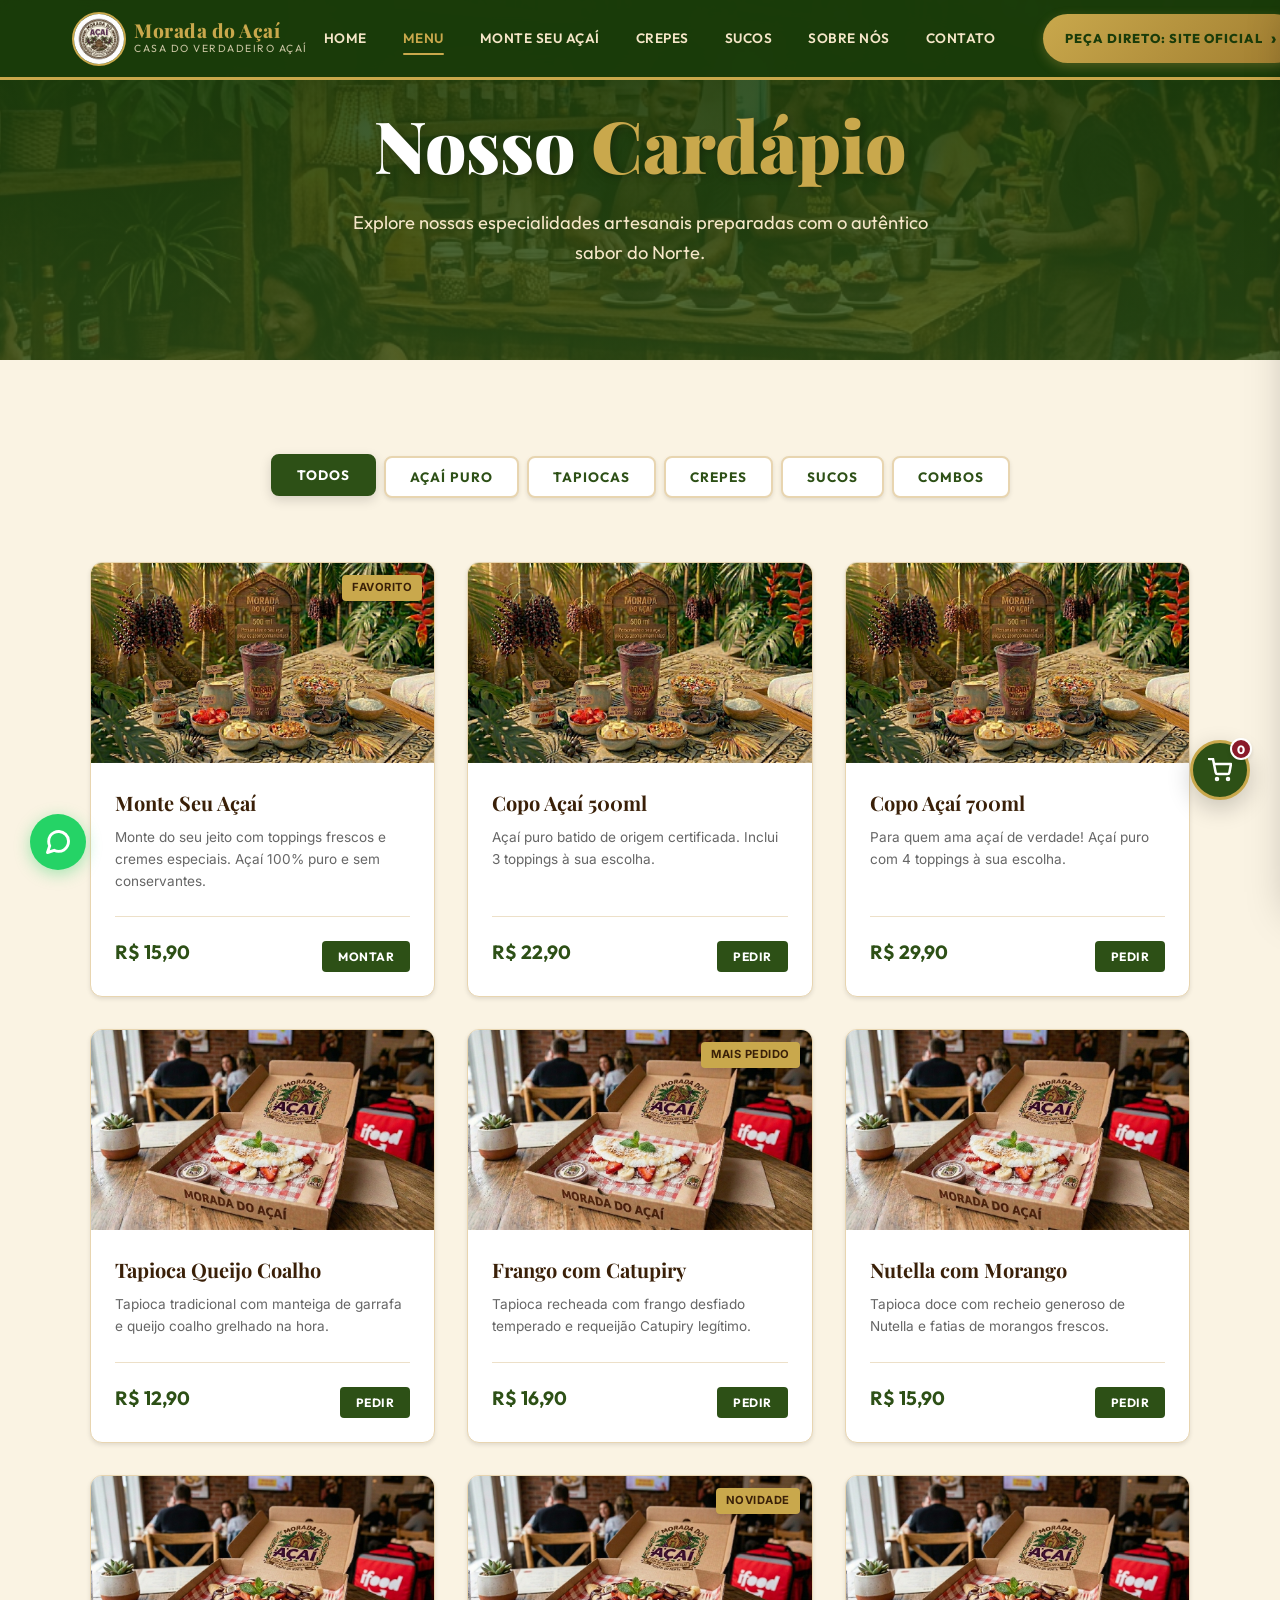
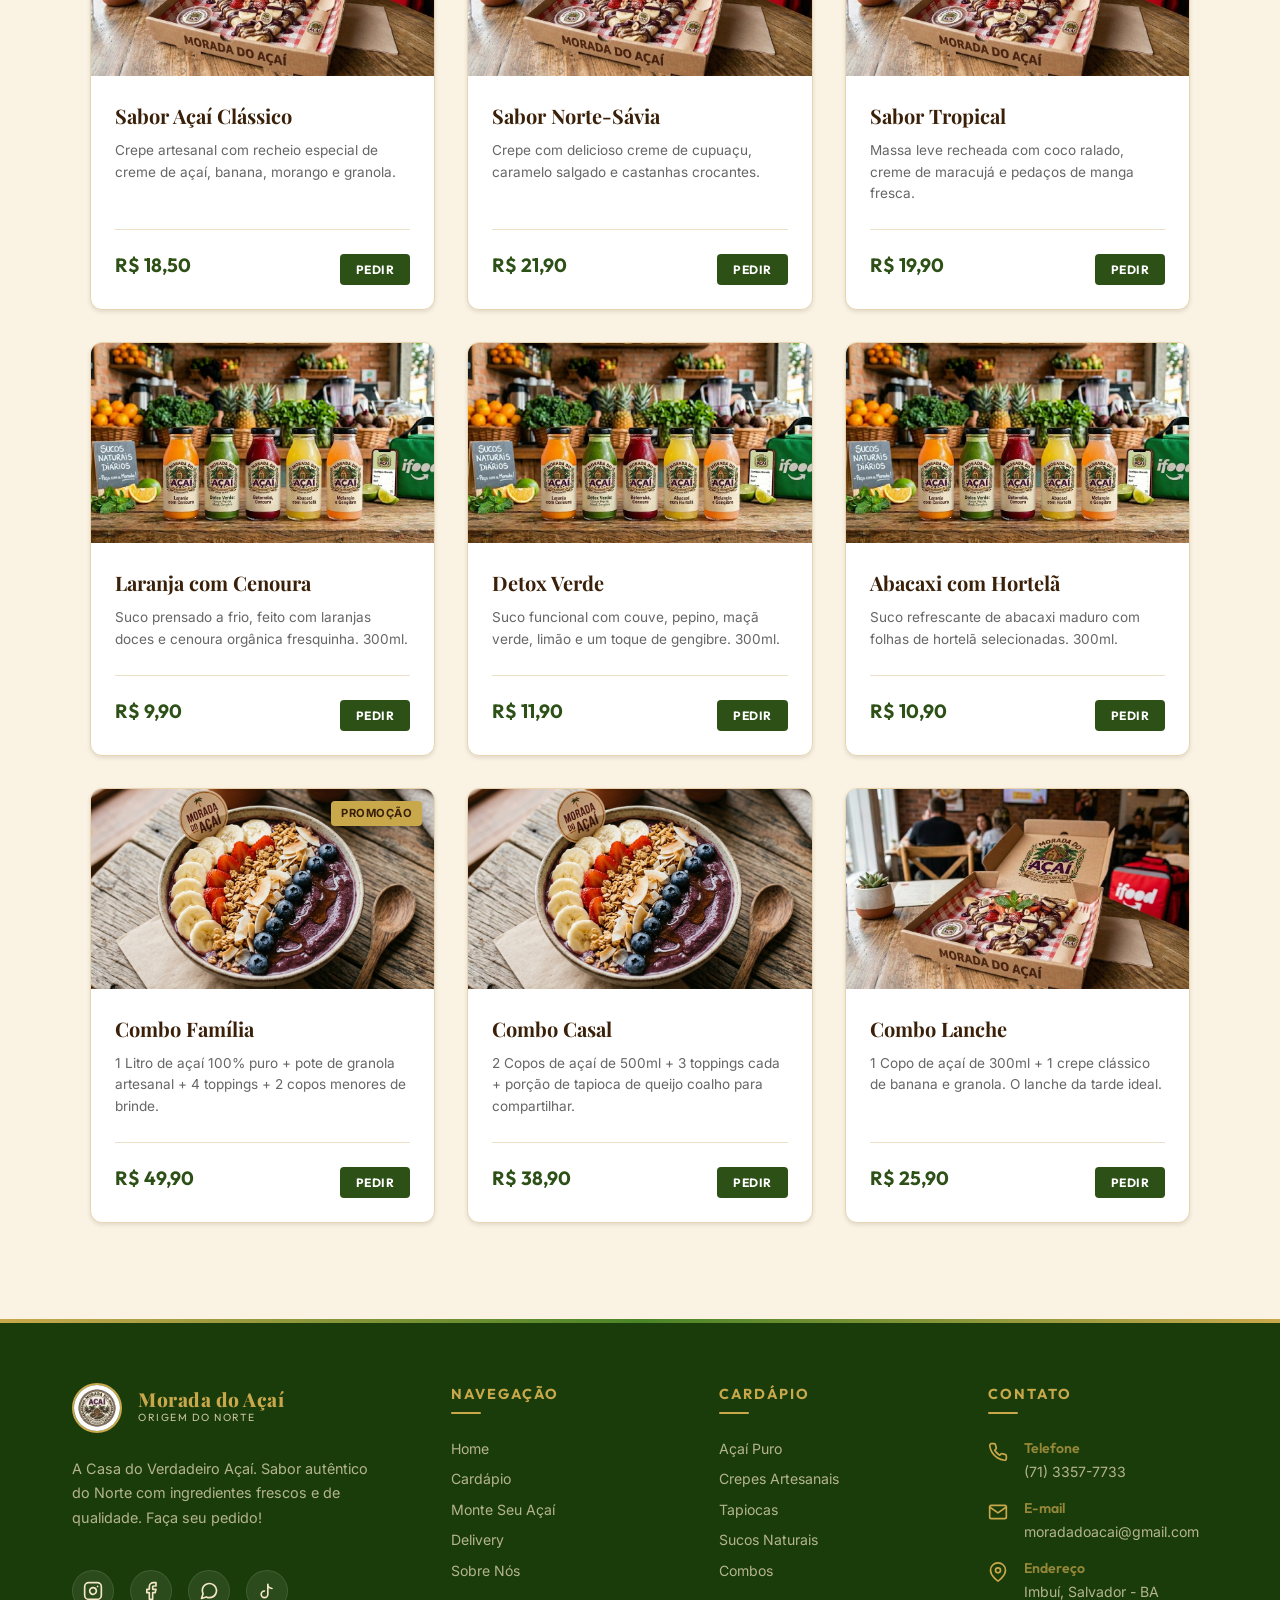
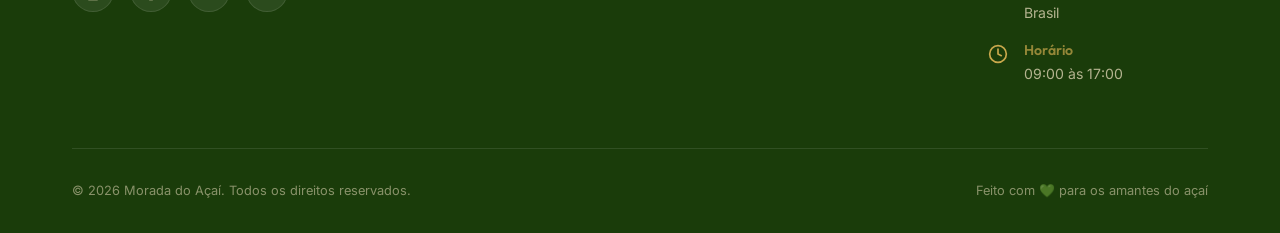
==== commit c76e9254: "feat: implement dynamic shopping cart, acai personalizer limits, and checkout to WhatsApp" ====
--- a/cardapio.html
+++ b/cardapio.html
@@ -449,6 +449,525 @@
   <!-- Back to Top Button -->
   <button class="back-to-top" id="backToTop" aria-label="Voltar ao topo">↑</button>
 
+  <!-- Floating Cart Button -->
+  <button class="cart-float-btn" id="cartFloatBtn" aria-label="Ver Carrinho">
+    <span class="cart-icon">
+      <svg viewBox="0 0 24 24" width="24" height="24" fill="none" stroke="currentColor" stroke-width="2.5" stroke-linecap="round" stroke-linejoin="round">
+        <circle cx="9" cy="21" r="1"></circle>
+        <circle cx="20" cy="21" r="1"></circle>
+        <path d="M1 1h4l2.68 13.39a2 2 0 0 0 2 1.61h9.72a2 2 0 0 0 2-1.61L23 6H6"></path>
+      </svg>
+    </span>
+    <span class="cart-badge" id="cartBadge">0</span>
+  </button>
+
+  <!-- Cart Drawer -->
+  <div class="cart-drawer" id="cartDrawer">
+    <div class="cart-drawer-header">
+      <h3>Seu Pedido</h3>
+      <button class="close-drawer" id="closeDrawer">&times;</button>
+    </div>
+    
+    <!-- Cart Items View -->
+    <div class="cart-view" id="cartView">
+      <div class="cart-items" id="cartItemsList">
+        <div class="empty-cart-message">
+          <svg viewBox="0 0 24 24" width="48" height="48" fill="none" stroke="currentColor" stroke-width="1.5" stroke-linecap="round" stroke-linejoin="round">
+            <circle cx="9" cy="21" r="1"></circle>
+            <circle cx="20" cy="21" r="1"></circle>
+            <path d="M1 1h4l2.68 13.39a2 2 0 0 0 2 1.61h9.72a2 2 0 0 0 2-1.61L23 6H6"></path>
+          </svg>
+          <p>Seu carrinho está vazio.</p>
+        </div>
+      </div>
+      <div class="cart-summary">
+        <div class="summary-line">
+          <span>Subtotal</span>
+          <span id="cartSubtotal">R$ 0,00</span>
+        </div>
+        <button class="btn-checkout-next" id="btnCheckoutNext" disabled>Avançar para o Pedido</button>
+      </div>
+    </div>
+
+    <!-- Checkout Form View -->
+    <div class="checkout-view hidden" id="checkoutView">
+      <form id="checkoutForm">
+        <div class="form-group">
+          <label for="clientName">Seu Nome *</label>
+          <input type="text" id="clientName" required placeholder="Digite seu nome">
+        </div>
+        <div class="form-group">
+          <label for="clientPhone">Seu WhatsApp *</label>
+          <input type="tel" id="clientPhone" required placeholder="(DD) 99999-9999">
+        </div>
+        <div class="form-group">
+          <label>Como deseja receber? *</label>
+          <div class="delivery-options">
+            <label class="delivery-type-label active">
+              <input type="radio" name="deliveryType" value="delivery" checked>
+              <span>Delivery (+R$ 5,00)</span>
+            </label>
+            <label class="delivery-type-label">
+              <input type="radio" name="deliveryType" value="retirada">
+              <span>Retirada no Local</span>
+            </label>
+          </div>
+        </div>
+
+        <!-- Address Fields -->
+        <div class="address-fields" id="addressFields">
+          <div class="form-group">
+            <label for="street">Rua e Número *</label>
+            <input type="text" id="street" placeholder="Rua das Flores, 123">
+          </div>
+          <div class="form-group">
+            <label for="neighborhood">Bairro *</label>
+            <input type="text" id="neighborhood" placeholder="Imbuí">
+          </div>
+          <div class="form-group">
+            <label for="complement">Complemento / Referência</label>
+            <input type="text" id="complement" placeholder="Apto 101, próximo ao mercado">
+          </div>
+        </div>
+
+        <div class="form-group">
+          <label for="paymentMethod">Forma de Pagamento *</label>
+          <select id="paymentMethod" required>
+            <option value="pix">Pix</option>
+            <option value="cartao">Cartão de Crédito / Débito</option>
+            <option value="dinheiro">Dinheiro</option>
+          </select>
+        </div>
+        
+        <div class="form-group hidden" id="changeGroup">
+          <label for="cashChange">Troco para quanto?</label>
+          <input type="number" id="cashChange" placeholder="Ex: 50" min="0">
+        </div>
+
+        <div class="checkout-actions">
+          <button type="button" class="btn-checkout-back" id="btnCheckoutBack">Voltar</button>
+          <button type="submit" class="btn-checkout-submit">Enviar via WhatsApp</button>
+        </div>
+      </form>
+    </div>
+  </div>
+
+  <!-- Açaí Customization Modal -->
+  <div class="acai-modal" id="acaiModal">
+    <div class="acai-modal-content">
+      <div class="acai-modal-header">
+        <h3>Monte seu Açaí</h3>
+        <button class="close-modal" id="closeAcaiModal">&times;</button>
+      </div>
+      <div class="acai-modal-body">
+        <form id="acaiForm">
+          <!-- Size Selector -->
+          <div class="modal-section">
+            <span class="section-title">1. Escolha o Tamanho *</span>
+            <div class="tiles-grid size-tiles">
+              <label class="tile-option">
+                <input type="radio" name="acaiSize" value="300ml" data-price="15.90" checked>
+                <div class="tile-card">
+                  <div class="tile-logo">
+                    <svg viewBox="0 0 64 64" width="32" height="32"><path d="M22 18 L42 18 L38 50 L26 50 Z" fill="#3d1052" stroke="#c9a84c" stroke-width="2" /><line x1="38" y1="6" x2="30" y2="18" stroke="#ea1c24" stroke-width="3" stroke-linecap="round" /><path d="M22 18 Q 32 12 42 18 Z" fill="#f5e6c8" /></svg>
+                  </div>
+                  <div class="tile-details">
+                    <span class="tile-name">Copo 300ml</span>
+                    <span class="tile-desc">Açaí Puro + 2 Adicionais</span>
+                  </div>
+                  <div class="tile-price">R$ 15,90</div>
+                  <div class="tile-check">
+                    <svg viewBox="0 0 24 24"><path d="M9 16.17L4.83 12l-1.42 1.41L9 19 21 7l-1.41-1.41z" fill="currentColor"/></svg>
+                  </div>
+                </div>
+              </label>
+              
+              <label class="tile-option">
+                <input type="radio" name="acaiSize" value="500ml" data-price="22.90">
+                <div class="tile-card">
+                  <div class="tile-logo">
+                    <svg viewBox="0 0 64 64" width="38" height="38"><path d="M20 16 L44 16 L39 52 L25 52 Z" fill="#3d1052" stroke="#c9a84c" stroke-width="2" /><line x1="38" y1="4" x2="30" y2="16" stroke="#ea1c24" stroke-width="3.5" stroke-linecap="round" /><path d="M20 16 Q 32 8 44 16 Z" fill="#f5e6c8" /></svg>
+                  </div>
+                  <div class="tile-details">
+                    <span class="tile-name">Copo 500ml</span>
+                    <span class="tile-desc">Açaí Puro + 3 Adicionais</span>
+                  </div>
+                  <div class="tile-price">R$ 22,90</div>
+                  <div class="tile-check">
+                    <svg viewBox="0 0 24 24"><path d="M9 16.17L4.83 12l-1.42 1.41L9 19 21 7l-1.41-1.41z" fill="currentColor"/></svg>
+                  </div>
+                </div>
+              </label>
+
+              <label class="tile-option">
+                <input type="radio" name="acaiSize" value="700ml" data-price="29.90">
+                <div class="tile-card">
+                  <div class="tile-logo">
+                    <svg viewBox="0 0 64 64" width="44" height="44"><path d="M18 14 L46 14 L40 54 L24 54 Z" fill="#3d1052" stroke="#c9a84c" stroke-width="2.5" /><line x1="40" y1="2" x2="30" y2="14" stroke="#ea1c24" stroke-width="4" stroke-linecap="round" /><path d="M18 14 Q 32 4 46 14 Z" fill="#f5e6c8" /></svg>
+                  </div>
+                  <div class="tile-details">
+                    <span class="tile-name">Copo 700ml</span>
+                    <span class="tile-desc">Açaí Puro + 4 Adicionais</span>
+                  </div>
+                  <div class="tile-price">R$ 29,90</div>
+                  <div class="tile-check">
+                    <svg viewBox="0 0 24 24"><path d="M9 16.17L4.83 12l-1.42 1.41L9 19 21 7l-1.41-1.41z" fill="currentColor"/></svg>
+                  </div>
+                </div>
+              </label>
+            </div>
+          </div>
+
+          <!-- Cremes Selection (Max 3) -->
+          <div class="modal-section">
+            <span class="section-title">2. Cremes Adicionais (Selecione até 3)</span>
+            <div class="tiles-grid option-tiles" data-limit="3" data-category="Cremes">
+              <label class="tile-option">
+                <input type="checkbox" name="acaiCremes" value="Nutella">
+                <div class="tile-card">
+                  <div class="tile-logo">
+                    <svg viewBox="0 0 64 64" width="36" height="36"><rect x="18" y="24" width="28" height="32" rx="4" fill="#f4eedb" stroke="#7e6f5c" stroke-width="2" /><rect x="20" y="16" width="24" height="8" rx="2" fill="#ffffff" stroke="#7e6f5c" stroke-width="2" /><line x1="24" y1="20" x2="40" y2="20" stroke="#7e6f5c" stroke-width="1" /><rect x="20" y="28" width="24" height="18" fill="#ffffff" /><text x="22" y="38" font-family="'Outfit', sans-serif" font-weight="900" font-size="8" fill="#ea1d2c">n</text><text x="27" y="38" font-family="'Outfit', sans-serif" font-weight="800" font-size="6" fill="#1a1a1a">utella</text><path d="M 22 42 Q 28 40 34 43 Q 40 41 42 43" fill="none" stroke="#5a3e1b" stroke-width="2" stroke-linecap="round" /></svg>
+                  </div>
+                  <div class="tile-details">
+                    <span class="tile-name">Nutella</span>
+                    <span class="tile-desc">Original Ferrero</span>
+                  </div>
+                  <div class="tile-check">
+                    <svg viewBox="0 0 24 24"><path d="M9 16.17L4.83 12l-1.42 1.41L9 19 21 7l-1.41-1.41z" fill="currentColor"/></svg>
+                  </div>
+                </div>
+              </label>
+
+              <label class="tile-option">
+                <input type="checkbox" name="acaiCremes" value="Leite Condensado">
+                <div class="tile-card">
+                  <div class="tile-logo">
+                    <svg viewBox="0 0 64 64" width="36" height="36"><rect x="20" y="18" width="24" height="34" rx="2" fill="#d9edf7" stroke="#337ab7" stroke-width="2" /><line x1="20" y1="24" x2="44" y2="24" stroke="#337ab7" stroke-width="1.5" /><line x1="20" y1="46" x2="44" y2="46" stroke="#337ab7" stroke-width="1.5" /><rect x="20" y="27" width="24" height="16" fill="#fcf8e3" /><path d="M32 29 C31 31 30 33 30 35 C30 38 34 38 34 35 C34 33 33 31 32 29" fill="#3a85c8" /><circle cx="32" cy="28" r="1.5" fill="#f0ad4e" /><text x="23" y="41" font-family="'Outfit', sans-serif" font-weight="bold" font-size="4" fill="#337ab7">MOÇA</text></svg>
+                  </div>
+                  <div class="tile-details">
+                    <span class="tile-name">Leite Moça</span>
+                    <span class="tile-desc">Condensado Nestlé</span>
+                  </div>
+                  <div class="tile-check">
+                    <svg viewBox="0 0 24 24"><path d="M9 16.17L4.83 12l-1.42 1.41L9 19 21 7l-1.41-1.41z" fill="currentColor"/></svg>
+                  </div>
+                </div>
+              </label>
+
+              <label class="tile-option">
+                <input type="checkbox" name="acaiCremes" value="Creme de Ninho">
+                <div class="tile-card">
+                  <div class="tile-logo">
+                    <svg viewBox="0 0 64 64" width="36" height="36"><path d="M16 28 C16 42 48 42 48 28 Z" fill="#ffffff" stroke="#e8d5b0" stroke-width="2" /><path d="M20 28 Q 32 16 44 28 Z" fill="#fefdf9" /><path d="M24 26 Q 32 20 40 26 Z" fill="#faf3e3" /><circle cx="32" cy="34" r="3" fill="#f1c40f" /><path d="M 31 34 Q 33 30 35 34 Z" fill="#196f3d" /></svg>
+                  </div>
+                  <div class="tile-details">
+                    <span class="tile-name">Creme de Ninho</span>
+                    <span class="tile-desc">Receita Especial da Casa</span>
+                  </div>
+                  <div class="tile-check">
+                    <svg viewBox="0 0 24 24"><path d="M9 16.17L4.83 12l-1.42 1.41L9 19 21 7l-1.41-1.41z" fill="currentColor"/></svg>
+                  </div>
+                </div>
+              </label>
+
+              <label class="tile-option">
+                <input type="checkbox" name="acaiCremes" value="Ovomaltine">
+                <div class="tile-card">
+                  <div class="tile-logo">
+                    <svg viewBox="0 0 64 64" width="36" height="36"><rect x="20" y="18" width="24" height="34" rx="2" fill="#e67e22" stroke="#d35400" stroke-width="2" /><path d="M20 26 L44 32 L44 38 L20 32 Z" fill="#f1c40f" /><text x="21" y="32" font-family="'Outfit', sans-serif" font-weight="900" font-size="4" fill="#000080" transform="rotate(12, 32, 32)">OVOMALTINE</text><circle cx="26" cy="44" r="2.5" fill="#4a2c0f" /><circle cx="38" cy="46" r="2" fill="#4a2c0f" /></svg>
+                  </div>
+                  <div class="tile-details">
+                    <span class="tile-name">Ovomaltine</span>
+                    <span class="tile-desc">Creme Crocante</span>
+                  </div>
+                  <div class="tile-check">
+                    <svg viewBox="0 0 24 24"><path d="M9 16.17L4.83 12l-1.42 1.41L9 19 21 7l-1.41-1.41z" fill="currentColor"/></svg>
+                  </div>
+                </div>
+              </label>
+
+              <label class="tile-option">
+                <input type="checkbox" name="acaiCremes" value="Doce de Leite">
+                <div class="tile-card">
+                  <div class="tile-logo">
+                    <svg viewBox="0 0 64 64" width="36" height="36"><rect x="18" y="24" width="28" height="32" rx="4" fill="#faf5eb" stroke="#a07d30" stroke-width="2" /><path d="M16 20 L48 20 L46 25 L18 25 Z" fill="#ea1c24" stroke="#a07d30" stroke-width="1.5" /><line x1="22" y1="20" x2="22" y2="25" stroke="#ffffff" stroke-width="1" /><line x1="32" y1="20" x2="32" y2="25" stroke="#ffffff" stroke-width="1" /><line x1="42" y1="20" x2="42" y2="25" stroke="#ffffff" stroke-width="1" /><rect x="22" y="30" width="20" height="20" rx="2" fill="#d35400" opacity="0.85" /><text x="24" y="42" font-family="'Outfit', sans-serif" font-weight="900" font-size="5.5" fill="#ffffff">DOCE</text></svg>
+                  </div>
+                  <div class="tile-details">
+                    <span class="tile-name">Doce de Leite</span>
+                    <span class="tile-desc">Tradicional Viçosa</span>
+                  </div>
+                  <div class="tile-check">
+                    <svg viewBox="0 0 24 24"><path d="M9 16.17L4.83 12l-1.42 1.41L9 19 21 7l-1.41-1.41z" fill="currentColor"/></svg>
+                  </div>
+                </div>
+              </label>
+
+              <label class="tile-option">
+                <input type="checkbox" name="acaiCremes" value="Creme de Cupuaçu">
+                <div class="tile-card">
+                  <div class="tile-logo">
+                    <svg viewBox="0 0 64 64" width="36" height="36"><path d="M16 28 C16 42 48 42 48 28 Z" fill="#5a3e1b" stroke="#3a2008" stroke-width="2" /><path d="M18 28 Q 32 12 46 28 Z" fill="#fbfcf2" /><path d="M22 28 Q 32 18 42 28 Z" fill="#f4f6db" /><path d="M32 20 Q 28 16 32 12 Q 36 16 32 20 Z" fill="#27ae60" /></svg>
+                  </div>
+                  <div class="tile-details">
+                    <span class="tile-name">Creme de Cupuaçu</span>
+                    <span class="tile-desc">Artesanal e Refrescante</span>
+                  </div>
+                  <div class="tile-check">
+                    <svg viewBox="0 0 24 24"><path d="M9 16.17L4.83 12l-1.42 1.41L9 19 21 7l-1.41-1.41z" fill="currentColor"/></svg>
+                  </div>
+                </div>
+              </label>
+            </div>
+          </div>
+
+          <!-- Frutas Selection (Max 3) -->
+          <div class="modal-section">
+            <span class="section-title">3. Frutas Adicionais (Selecione até 3)</span>
+            <div class="tiles-grid option-tiles" data-limit="3" data-category="Frutas">
+              <label class="tile-option">
+                <input type="checkbox" name="acaiFrutas" value="Morango">
+                <div class="tile-card">
+                  <div class="tile-logo">
+                    <svg viewBox="0 0 64 64" width="36" height="36"><path d="M32 16 C38 16 46 24 44 38 C42 48 32 54 32 54 C32 54 22 48 20 38 C18 24 26 16 32 16 Z" fill="#e74c3c" /><path d="M32 18 L26 12 L30 16 L32 10 L34 16 L38 12 Z" fill="#27ae60" /><circle cx="28" cy="26" r="1" fill="#f1c40f" /><circle cx="36" cy="28" r="1" fill="#f1c40f" /><circle cx="30" cy="34" r="1" fill="#f1c40f" /><circle cx="34" cy="40" r="1" fill="#f1c40f" /><circle cx="26" cy="38" r="1" fill="#f1c40f" /><circle cx="38" cy="36" r="1" fill="#f1c40f" /></svg>
+                  </div>
+                  <div class="tile-details">
+                    <span class="tile-name">Morangos</span>
+                    <span class="tile-desc">Fatiados e Frescos</span>
+                  </div>
+                  <div class="tile-check">
+                    <svg viewBox="0 0 24 24"><path d="M9 16.17L4.83 12l-1.42 1.41L9 19 21 7l-1.41-1.41z" fill="currentColor"/></svg>
+                  </div>
+                </div>
+              </label>
+
+              <label class="tile-option">
+                <input type="checkbox" name="acaiFrutas" value="Banana">
+                <div class="tile-card">
+                  <div class="tile-logo">
+                    <svg viewBox="0 0 64 64" width="36" height="36"><path d="M48 20 C34 22 22 34 20 48 C24 46 32 40 44 26 Z" fill="#f1c40f" stroke="#d4ac0d" stroke-width="1.5" /><path d="M48 20 L44 26 L48 24 Z" fill="#27ae60" /><path d="M20 48 L24 46 L21 49 Z" fill="#784212" /></svg>
+                  </div>
+                  <div class="tile-details">
+                    <span class="tile-name">Banana</span>
+                    <span class="tile-desc">Banana Prata em Rodelas</span>
+                  </div>
+                  <div class="tile-check">
+                    <svg viewBox="0 0 24 24"><path d="M9 16.17L4.83 12l-1.42 1.41L9 19 21 7l-1.41-1.41z" fill="currentColor"/></svg>
+                  </div>
+                </div>
+              </label>
+
+              <label class="tile-option">
+                <input type="checkbox" name="acaiFrutas" value="Kiwi">
+                <div class="tile-card">
+                  <div class="tile-logo">
+                    <svg viewBox="0 0 64 64" width="36" height="36"><circle cx="32" cy="32" r="22" fill="#8bc34a" stroke="#795548" stroke-width="2.5" /><circle cx="32" cy="32" r="6" fill="#e8f5e9" /><line x1="32" y1="16" x2="32" y2="48" stroke="#ffffff" stroke-width="1.5" stroke-dasharray="2,6" /><line x1="16" y1="32" x2="48" y2="32" stroke="#ffffff" stroke-width="1.5" stroke-dasharray="2,6" /><circle cx="32" cy="22" r="1" fill="#1a1a1a" /><circle cx="38" cy="24" r="1" fill="#1a1a1a" /><circle cx="42" cy="32" r="1" fill="#1a1a1a" /><circle cx="38" cy="40" r="1" fill="#1a1a1a" /><circle cx="32" cy="42" r="1" fill="#1a1a1a" /><circle cx="26" cy="40" r="1" fill="#1a1a1a" /><circle cx="22" cy="32" r="1" fill="#1a1a1a" /><circle cx="26" cy="24" r="1" fill="#1a1a1a" /></svg>
+                  </div>
+                  <div class="tile-details">
+                    <span class="tile-name">Kiwi</span>
+                    <span class="tile-desc">Fresco e Suavemente Ácido</span>
+                  </div>
+                  <div class="tile-check">
+                    <svg viewBox="0 0 24 24"><path d="M9 16.17L4.83 12l-1.42 1.41L9 19 21 7l-1.41-1.41z" fill="currentColor"/></svg>
+                  </div>
+                </div>
+              </label>
+
+              <label class="tile-option">
+                <input type="checkbox" name="acaiFrutas" value="Manga">
+                <div class="tile-card">
+                  <div class="tile-logo">
+                    <svg viewBox="0 0 64 64" width="36" height="36"><path d="M32 16 C42 16 48 24 46 36 C44 48 34 52 30 52 C20 52 16 44 18 32 C20 20 26 16 32 16 Z" fill="#f39c12" /><path d="M22 28 C28 20 38 24 42 32" fill="none" stroke="#e67e22" stroke-width="1" /><path d="M32 16 Q 30 10 24 8 Q 28 14 32 16 Z" fill="#27ae60" /></svg>
+                  </div>
+                  <div class="tile-details">
+                    <span class="tile-name">Manga</span>
+                    <span class="tile-desc">Cubos de Manga Palmer</span>
+                  </div>
+                  <div class="tile-check">
+                    <svg viewBox="0 0 24 24"><path d="M9 16.17L4.83 12l-1.42 1.41L9 19 21 7l-1.41-1.41z" fill="currentColor"/></svg>
+                  </div>
+                </div>
+              </label>
+
+              <label class="tile-option">
+                <input type="checkbox" name="acaiFrutas" value="Abacaxi">
+                <div class="tile-card">
+                  <div class="tile-logo">
+                    <svg viewBox="0 0 64 64" width="36" height="36"><rect x="22" y="24" width="20" height="28" rx="10" fill="#f1c40f" stroke="#d4ac0d" stroke-width="1.5" /><path d="M24 30 L38 48 M38 30 L24 48" stroke="#d4ac0d" stroke-width="1" /><path d="M22 38 L34 50 M40 38 L28 50" stroke="#d4ac0d" stroke-width="1" /><path d="M32 24 L28 14 L32 18 L36 14 Z" fill="#27ae60" /><path d="M32 24 L24 18 L30 20 L32 24 Z" fill="#1e8449" /><path d="M32 24 L40 18 L34 20 L32 24 Z" fill="#1e8449" /></svg>
+                  </div>
+                  <div class="tile-details">
+                    <span class="tile-name">Abacaxi</span>
+                    <span class="tile-desc">Pedaços em Calda Leve</span>
+                  </div>
+                  <div class="tile-check">
+                    <svg viewBox="0 0 24 24"><path d="M9 16.17L4.83 12l-1.42 1.41L9 19 21 7l-1.41-1.41z" fill="currentColor"/></svg>
+                  </div>
+                </div>
+              </label>
+
+              <label class="tile-option">
+                <input type="checkbox" name="acaiFrutas" value="Coco Ralado">
+                <div class="tile-card">
+                  <div class="tile-logo">
+                    <svg viewBox="0 0 64 64" width="36" height="36"><path d="M16 28 C16 44 48 44 48 28 Z" fill="#784212" stroke="#4a2711" stroke-width="2" /><path d="M18 28 C18 42 46 42 46 28 Z" fill="#ffffff" /><path d="M22 28 Q 24 25 28 27" stroke="#784212" stroke-width="2" fill="none" stroke-linecap="round" /><path d="M32 28 Q 35 24 38 26" stroke="#784212" stroke-width="2" fill="none" stroke-linecap="round" /></svg>
+                  </div>
+                  <div class="tile-details">
+                    <span class="tile-name">Coco Ralado</span>
+                    <span class="tile-desc">Flocos de Coco Úmido</span>
+                  </div>
+                  <div class="tile-check">
+                    <svg viewBox="0 0 24 24"><path d="M9 16.17L4.83 12l-1.42 1.41L9 19 21 7l-1.41-1.41z" fill="currentColor"/></svg>
+                  </div>
+                </div>
+              </label>
+            </div>
+          </div>
+
+          <!-- Toppings Selection (Max 3) -->
+          <div class="modal-section">
+            <span class="section-title">4. Acompanhamentos (Selecione até 3)</span>
+            <div class="tiles-grid option-tiles" data-limit="3" data-category="Toppings">
+              <label class="tile-option">
+                <input type="checkbox" name="acaiToppings" value="Granola Artesanal">
+                <div class="tile-card">
+                  <div class="tile-logo">
+                    <svg viewBox="0 0 64 64" width="36" height="36"><path d="M16 32 C16 46 48 46 48 32 Z" fill="#d7ccc8" stroke="#8d6e63" stroke-width="2" /><path d="M18 32 Q 32 22 46 32 Z" fill="#8d6e63" /><path d="M 22 30 Q 32 26 42 30" fill="none" stroke="#f1c40f" stroke-width="2.5" /><circle cx="24" cy="34" r="1.5" fill="#f39c12" /><circle cx="32" cy="32" r="1" fill="#4e342e" /><circle cx="40" cy="35" r="1.5" fill="#f39c12" /><circle cx="28" cy="36" r="1.5" fill="#4e342e" /><circle cx="36" cy="34" r="1" fill="#f39c12" /></svg>
+                  </div>
+                  <div class="tile-details">
+                    <span class="tile-name">Granola</span>
+                    <span class="tile-desc">Granola Crocante Especial</span>
+                  </div>
+                  <div class="tile-check">
+                    <svg viewBox="0 0 24 24"><path d="M9 16.17L4.83 12l-1.42 1.41L9 19 21 7l-1.41-1.41z" fill="currentColor"/></svg>
+                  </div>
+                </div>
+              </label>
+
+              <label class="tile-option">
+                <input type="checkbox" name="acaiToppings" value="Leite em Pó Ninho">
+                <div class="tile-card">
+                  <div class="tile-logo">
+                    <svg viewBox="0 0 64 64" width="36" height="36"><rect x="20" y="18" width="24" height="34" rx="3" fill="#fcf3cf" stroke="#f1c40f" stroke-width="2" /><rect x="20" y="26" width="24" height="8" fill="#196f3d" /><text x="22" y="32" font-family="'Outfit', sans-serif" font-weight="900" font-size="5.5" fill="#ffffff">NINHO</text><ellipse cx="32" cy="42" rx="6" ry="3" fill="none" stroke="#d35400" stroke-width="1" /><path d="M22 47 Q 26 44 32 46 Q 38 43 42 47" fill="none" stroke="#ffffff" stroke-width="2" /></svg>
+                  </div>
+                  <div class="tile-details">
+                    <span class="tile-name">Leite Ninho</span>
+                    <span class="tile-desc">Leite em Pó Nestlé</span>
+                  </div>
+                  <div class="tile-check">
+                    <svg viewBox="0 0 24 24"><path d="M9 16.17L4.83 12l-1.42 1.41L9 19 21 7l-1.41-1.41z" fill="currentColor"/></svg>
+                  </div>
+                </div>
+              </label>
+
+              <label class="tile-option">
+                <input type="checkbox" name="acaiToppings" value="KitKat">
+                <div class="tile-card">
+                  <div class="tile-logo">
+                    <svg viewBox="0 0 64 64" width="36" height="36"><rect x="16" y="22" width="32" height="20" rx="2" fill="#ea1d2c" stroke="#b8141f" stroke-width="2" transform="rotate(-10, 32, 32)" /><ellipse cx="32" cy="32" rx="12" ry="6" fill="#ffffff" transform="rotate(-10, 32, 32)" /><text x="23" y="35" font-family="'Outfit', sans-serif" font-weight="900" font-size="6.5" fill="#ea1d2c" transform="rotate(-10, 32, 32)">KitKat</text></svg>
+                  </div>
+                  <div class="tile-details">
+                    <span class="tile-name">KitKat</span>
+                    <span class="tile-desc">Pedacinhos de KitKat Nestlé</span>
+                  </div>
+                  <div class="tile-check">
+                    <svg viewBox="0 0 24 24"><path d="M9 16.17L4.83 12l-1.42 1.41L9 19 21 7l-1.41-1.41z" fill="currentColor"/></svg>
+                  </div>
+                </div>
+              </label>
+
+              <label class="tile-option">
+                <input type="checkbox" name="acaiToppings" value="Ouro Branco">
+                <div class="tile-card">
+                  <div class="tile-logo">
+                    <svg viewBox="0 0 64 64" width="36" height="36"><path d="M12 32 Q 22 24 32 32 Q 42 24 52 32 Q 42 40 32 32 Q 22 40 12 32 Z" fill="#fcf8e3" stroke="#c9a84c" stroke-width="2" /><circle cx="32" cy="32" r="7" fill="#c9a84c" /><text x="27" y="32" font-family="'Outfit', sans-serif" font-weight="900" font-size="3" fill="#ffffff">OURO</text><text x="27" y="35" font-family="'Outfit', sans-serif" font-weight="900" font-size="3" fill="#ffffff">BRANCO</text><path d="M 16 28 L 12 32 L 16 36 Z" fill="#c9a84c" /><path d="M 48 28 L 52 32 L 48 36 Z" fill="#c9a84c" /></svg>
+                  </div>
+                  <div class="tile-details">
+                    <span class="tile-name">Ouro Branco</span>
+                    <span class="tile-desc">Bombom Picado Lacta</span>
+                  </div>
+                  <div class="tile-check">
+                    <svg viewBox="0 0 24 24"><path d="M9 16.17L4.83 12l-1.42 1.41L9 19 21 7l-1.41-1.41z" fill="currentColor"/></svg>
+                  </div>
+                </div>
+              </label>
+
+              <label class="tile-option">
+                <input type="checkbox" name="acaiToppings" value="Laka">
+                <div class="tile-card">
+                  <div class="tile-logo">
+                    <svg viewBox="0 0 64 64" width="36" height="36"><rect x="18" y="22" width="28" height="20" rx="1.5" fill="#ebf5fb" stroke="#2980b9" stroke-width="2" transform="rotate(8, 32, 32)" /><path d="M18 32 C 26 28 38 34 46 30 L46 42 L18 42 Z" fill="#3498db" transform="rotate(8, 32, 32)" /><text x="22" y="33" font-family="'Outfit', sans-serif" font-weight="900" font-size="9" fill="#2980b9" transform="rotate(8, 32, 32)">Laka</text></svg>
+                  </div>
+                  <div class="tile-details">
+                    <span class="tile-name">Chocolate Laka</span>
+                    <span class="tile-desc">Chocolate Branco Lacta</span>
+                  </div>
+                  <div class="tile-check">
+                    <svg viewBox="0 0 24 24"><path d="M9 16.17L4.83 12l-1.42 1.41L9 19 21 7l-1.41-1.41z" fill="currentColor"/></svg>
+                  </div>
+                </div>
+              </label>
+
+              <label class="tile-option">
+                <input type="checkbox" name="acaiToppings" value="Paçoca">
+                <div class="tile-card">
+                  <div class="tile-logo">
+                    <svg viewBox="0 0 64 64" width="36" height="36"><ellipse cx="32" cy="24" rx="14" ry="6" fill="#ede0c8" stroke="#a07d30" stroke-width="1.5" /><path d="M18 24 L18 40 C18 46 46 46 46 40 L46 24 Z" fill="#ede0c8" stroke="#a07d30" stroke-width="1.5" /><ellipse cx="32" cy="40" rx="14" ry="6" fill="#ede0c8" opacity="0.8" /><text x="24" y="35" font-family="'Outfit', sans-serif" font-weight="900" font-size="7" fill="#8b1a2b">AMOR</text></svg>
+                  </div>
+                  <div class="tile-details">
+                    <span class="tile-name">Paçoca Amor</span>
+                    <span class="tile-desc">Rolha Esfarelada</span>
+                  </div>
+                  <div class="tile-check">
+                    <svg viewBox="0 0 24 24"><path d="M9 16.17L4.83 12l-1.42 1.41L9 19 21 7l-1.41-1.41z" fill="currentColor"/></svg>
+                  </div>
+                </div>
+              </label>
+
+              <label class="tile-option">
+                <input type="checkbox" name="acaiToppings" value="Pé de Moleque">
+                <div class="tile-card">
+                  <div class="tile-logo">
+                    <svg viewBox="0 0 64 64" width="36" height="36"><rect x="18" y="24" width="28" height="20" rx="2" fill="#a07d30" stroke="#7a5a2e" stroke-width="2" transform="rotate(-5, 32, 32)" /><circle cx="24" cy="30" r="3" fill="#f5e6c8" /><circle cx="38" cy="32" r="2.5" fill="#f5e6c8" /><circle cx="32" cy="38" r="3" fill="#f5e6c8" /><circle cx="28" cy="34" r="2" fill="#faf3e3" /></svg>
+                  </div>
+                  <div class="tile-details">
+                    <span class="tile-name">Pé de Moleque</span>
+                    <span class="tile-desc">Crocante com Amendoim</span>
+                  </div>
+                  <div class="tile-check">
+                    <svg viewBox="0 0 24 24"><path d="M9 16.17L4.83 12l-1.42 1.41L9 19 21 7l-1.41-1.41z" fill="currentColor"/></svg>
+                  </div>
+                </div>
+              </label>
+
+              <label class="tile-option">
+                <input type="checkbox" name="acaiToppings" value="Confetes M&Ms">
+                <div class="tile-card">
+                  <div class="tile-logo">
+                    <svg viewBox="0 0 64 64" width="36" height="36"><circle cx="24" cy="26" r="6" fill="#e74c3c" /><text x="22" y="28" font-family="'Outfit', sans-serif" font-weight="bold" font-size="6" fill="#ffffff">m</text><circle cx="38" cy="28" r="6" fill="#3498db" /><text x="36" y="30" font-family="'Outfit', sans-serif" font-weight="bold" font-size="6" fill="#ffffff">m</text><circle cx="30" cy="40" r="6" fill="#f1c40f" /><text x="28" y="42" font-family="'Outfit', sans-serif" font-weight="bold" font-size="6" fill="#ffffff">m</text></svg>
+                  </div>
+                  <div class="tile-details">
+                    <span class="tile-name">Confetes</span>
+                    <span class="tile-desc">Pastilhas M&Ms</span>
+                  </div>
+                  <div class="tile-check">
+                    <svg viewBox="0 0 24 24"><path d="M9 16.17L4.83 12l-1.42 1.41L9 19 21 7l-1.41-1.41z" fill="currentColor"/></svg>
+                  </div>
+                </div>
+              </label>
+            </div>
+          </div>
+
+          <div class="acai-modal-footer">
+            <div class="modal-total">
+              <span>Total:</span>
+              <span id="modalTotalPrice">R$ 15,90</span>
+            </div>
+            <button type="submit" class="btn-add-to-cart">Adicionar ao Carrinho</button>
+          </div>
+        </form>
+      </div>
+    </div>
+  </div>
+
   <script src="script.js"></script>
   <script>
     // Handle specific filter link clicks in footer
--- a/styles.css
+++ b/styles.css
@@ -2013,3 +2013,800 @@
     font-size: 0.75rem;
   }
 }
+
+/* =============================================
+   SHOPPING CART & MODAL STYLES
+   ============================================= */
+
+/* Floating Cart Button */
+.cart-float-btn {
+  position: fixed;
+  bottom: 100px;
+  right: 30px;
+  width: 60px;
+  height: 60px;
+  background: var(--green-primary);
+  color: var(--white);
+  border: 3px solid var(--gold);
+  border-radius: var(--radius-full);
+  display: flex;
+  align-items: center;
+  justify-content: center;
+  cursor: pointer;
+  z-index: 999;
+  box-shadow: var(--shadow-lg);
+  transition: all var(--transition-normal);
+}
+
+.cart-float-btn:hover {
+  transform: scale(1.08) translateY(-2px);
+  background: var(--green-dark);
+  box-shadow: var(--shadow-xl);
+}
+
+.cart-float-btn .cart-icon {
+  display: flex;
+  align-items: center;
+  justify-content: center;
+}
+
+.cart-float-btn .cart-badge {
+  position: absolute;
+  top: -5px;
+  right: -5px;
+  background: var(--red-berry);
+  color: var(--white);
+  font-family: var(--font-accent);
+  font-size: 0.75rem;
+  font-weight: 800;
+  width: 22px;
+  height: 22px;
+  border-radius: var(--radius-full);
+  display: flex;
+  align-items: center;
+  justify-content: center;
+  border: 2px solid var(--white);
+  box-shadow: var(--shadow-sm);
+  animation: popIn 0.3s cubic-bezier(0.175, 0.885, 0.32, 1.275);
+}
+
+@keyframes popIn {
+  0% { transform: scale(0); }
+  100% { transform: scale(1); }
+}
+
+/* Cart Overlay */
+.cart-overlay {
+  position: fixed;
+  inset: 0;
+  background: rgba(0, 0, 0, 0.5);
+  backdrop-filter: blur(4px);
+  z-index: 1000;
+  opacity: 0;
+  visibility: hidden;
+  transition: all var(--transition-normal);
+}
+
+.cart-overlay.open {
+  opacity: 1;
+  visibility: visible;
+}
+
+/* Cart Drawer */
+.cart-drawer {
+  position: fixed;
+  top: 0;
+  right: -460px;
+  width: 100%;
+  max-width: 450px;
+  height: 100%;
+  background: var(--white);
+  z-index: 1001;
+  box-shadow: var(--shadow-xl);
+  display: flex;
+  flex-direction: column;
+  transition: right 0.4s cubic-bezier(0.16, 1, 0.3, 1);
+}
+
+.cart-drawer.open {
+  right: 0;
+}
+
+.cart-drawer-header {
+  padding: var(--space-lg);
+  border-bottom: 2px solid var(--cream-dark);
+  display: flex;
+  align-items: center;
+  justify-content: space-between;
+  background: var(--green-dark);
+  color: var(--white);
+}
+
+.cart-drawer-header h3 {
+  font-family: var(--font-heading);
+  font-size: 1.4rem;
+  font-weight: 700;
+}
+
+.close-drawer {
+  background: transparent;
+  border: none;
+  color: var(--white);
+  font-size: 2rem;
+  cursor: pointer;
+  line-height: 1;
+  transition: transform var(--transition-fast);
+}
+
+.close-drawer:hover {
+  transform: scale(1.1);
+  color: var(--gold);
+}
+
+/* Cart Views */
+.cart-view,
+.checkout-view {
+  flex: 1;
+  display: flex;
+  flex-direction: column;
+  overflow-y: auto;
+  padding: var(--space-lg);
+}
+
+.cart-view.hidden,
+.checkout-view.hidden {
+  display: none !important;
+}
+
+.cart-items {
+  flex: 1;
+  display: flex;
+  flex-direction: column;
+  gap: var(--space-md);
+  overflow-y: auto;
+  margin-bottom: var(--space-lg);
+}
+
+.empty-cart-message {
+  display: flex;
+  flex-direction: column;
+  align-items: center;
+  justify-content: center;
+  gap: var(--space-md);
+  color: var(--gray-light);
+  height: 200px;
+}
+
+.empty-cart-message svg {
+  stroke: var(--cream-dark);
+}
+
+/* Cart Item Card */
+.cart-item {
+  display: flex;
+  gap: var(--space-md);
+  padding: var(--space-md);
+  background: var(--cream-light);
+  border: 1px solid var(--beige);
+  border-radius: var(--radius-lg);
+  align-items: center;
+  transition: all var(--transition-fast);
+}
+
+.cart-item:hover {
+  border-color: var(--green-light);
+  background: var(--white);
+  box-shadow: var(--shadow-sm);
+}
+
+.cart-item-img {
+  width: 60px;
+  height: 60px;
+  border-radius: var(--radius-md);
+  object-fit: cover;
+  border: 1px solid var(--beige);
+}
+
+.cart-item-details {
+  flex: 1;
+}
+
+.cart-item-name {
+  font-family: var(--font-accent);
+  font-weight: 700;
+  font-size: 0.95rem;
+  color: var(--brown-dark);
+  margin-bottom: 2px;
+}
+
+.cart-item-options {
+  font-size: 0.75rem;
+  color: var(--gray-medium);
+  line-height: 1.3;
+}
+
+.cart-item-options p {
+  margin: 1px 0;
+}
+
+.cart-item-meta {
+  display: flex;
+  align-items: center;
+  justify-content: space-between;
+  margin-top: var(--space-sm);
+}
+
+.cart-item-price {
+  font-family: var(--font-accent);
+  font-weight: 700;
+  color: var(--green-primary);
+  font-size: 0.95rem;
+}
+
+.cart-item-actions {
+  display: flex;
+  align-items: center;
+  gap: 8px;
+}
+
+.qty-btn {
+  width: 24px;
+  height: 24px;
+  border-radius: var(--radius-full);
+  border: 1px solid var(--beige);
+  background: var(--white);
+  display: flex;
+  align-items: center;
+  justify-content: center;
+  font-size: 0.85rem;
+  font-weight: bold;
+  color: var(--brown-dark);
+  cursor: pointer;
+  transition: all var(--transition-fast);
+}
+
+.qty-btn:hover {
+  background: var(--green-primary);
+  color: var(--white);
+  border-color: var(--green-primary);
+}
+
+.cart-item-qty {
+  font-family: var(--font-accent);
+  font-weight: 600;
+  font-size: 0.85rem;
+  min-width: 16px;
+  text-align: center;
+}
+
+.btn-remove-item {
+  background: transparent;
+  border: none;
+  color: var(--red-berry);
+  cursor: pointer;
+  display: flex;
+  align-items: center;
+  justify-content: center;
+  padding: 4px;
+  border-radius: var(--radius-sm);
+  transition: all var(--transition-fast);
+}
+
+.btn-remove-item:hover {
+  background: rgba(139, 26, 43, 0.1);
+  transform: scale(1.1);
+}
+
+/* Cart Summary */
+.cart-summary {
+  border-top: 2px solid var(--cream-dark);
+  padding-top: var(--space-md);
+}
+
+.summary-line {
+  display: flex;
+  justify-content: space-between;
+  font-family: var(--font-accent);
+  font-size: 1.1rem;
+  font-weight: 700;
+  color: var(--brown-dark);
+  margin-bottom: var(--space-md);
+}
+
+.btn-checkout-next,
+.btn-checkout-submit {
+  width: 100%;
+  background: var(--green-primary);
+  color: var(--white);
+  border: none;
+  padding: var(--space-md);
+  border-radius: var(--radius-md);
+  font-family: var(--font-accent);
+  font-weight: 700;
+  text-transform: uppercase;
+  letter-spacing: 1px;
+  font-size: 0.9rem;
+  cursor: pointer;
+  box-shadow: var(--shadow-sm);
+  transition: all var(--transition-normal);
+}
+
+.btn-checkout-next:hover:not(:disabled),
+.btn-checkout-submit:hover {
+  background: var(--green-dark);
+  box-shadow: var(--shadow-md);
+  transform: translateY(-1px);
+}
+
+.btn-checkout-next:disabled {
+  background: var(--cream-dark);
+  color: var(--gray-light);
+  cursor: not-allowed;
+  box-shadow: none;
+}
+
+/* Checkout Form Styles */
+#checkoutForm {
+  display: flex;
+  flex-direction: column;
+  gap: var(--space-md);
+}
+
+.form-group {
+  display: flex;
+  flex-direction: column;
+  gap: 6px;
+}
+
+.form-group.hidden {
+  display: none !important;
+}
+
+.form-group label {
+  font-family: var(--font-accent);
+  font-weight: 600;
+  font-size: 0.85rem;
+  color: var(--brown-dark);
+}
+
+.form-group input,
+.form-group select {
+  padding: 10px 14px;
+  border: 1px solid var(--beige);
+  border-radius: var(--radius-md);
+  font-family: var(--font-body);
+  font-size: 0.9rem;
+  transition: all var(--transition-fast);
+}
+
+.form-group input:focus,
+.form-group select:focus {
+  outline: none;
+  border-color: var(--green-primary);
+  box-shadow: 0 0 0 3px rgba(45, 80, 22, 0.1);
+}
+
+.delivery-options {
+  display: grid;
+  grid-template-columns: 1fr 1fr;
+  gap: var(--space-sm);
+}
+
+.delivery-type-label {
+  border: 2px solid var(--beige);
+  padding: 10px;
+  border-radius: var(--radius-md);
+  cursor: pointer;
+  text-align: center;
+  font-family: var(--font-accent);
+  font-weight: 600;
+  font-size: 0.85rem;
+  transition: all var(--transition-normal);
+  display: flex;
+  align-items: center;
+  justify-content: center;
+}
+
+.delivery-type-label input {
+  display: none;
+}
+
+.delivery-type-label.active {
+  border-color: var(--green-primary);
+  background: var(--cream-light);
+  color: var(--green-primary);
+}
+
+.address-fields {
+  display: flex;
+  flex-direction: column;
+  gap: var(--space-md);
+  padding: var(--space-md);
+  background: var(--cream-light);
+  border-radius: var(--radius-lg);
+  border: 1px dashed var(--beige);
+}
+
+.checkout-actions {
+  display: grid;
+  grid-template-columns: 100px 1fr;
+  gap: var(--space-sm);
+  margin-top: var(--space-md);
+}
+
+.btn-checkout-back {
+  background: transparent;
+  border: 2px solid var(--beige);
+  color: var(--brown-dark);
+  font-family: var(--font-accent);
+  font-weight: 700;
+  border-radius: var(--radius-md);
+  cursor: pointer;
+  transition: all var(--transition-fast);
+}
+
+.btn-checkout-back:hover {
+  background: var(--cream-light);
+  border-color: var(--brown-medium);
+}
+
+
+/* =============================================
+   AÇAÍ CUSTOMIZATION MODAL
+   ============================================= */
+.acai-modal {
+  position: fixed;
+  inset: 0;
+  background: rgba(0, 0, 0, 0.6);
+  backdrop-filter: blur(5px);
+  z-index: 2000;
+  display: flex;
+  align-items: center;
+  justify-content: center;
+  opacity: 0;
+  visibility: hidden;
+  transition: all var(--transition-normal);
+}
+
+.acai-modal.open {
+  opacity: 1;
+  visibility: visible;
+}
+
+.acai-modal-content {
+  background: var(--white);
+  width: 100%;
+  max-width: 650px;
+  max-height: 85vh;
+  border-radius: var(--radius-xl);
+  overflow: hidden;
+  box-shadow: var(--shadow-xl);
+  display: flex;
+  flex-direction: column;
+  animation: slideUpModal 0.4s cubic-bezier(0.16, 1, 0.3, 1);
+}
+
+@keyframes slideUpModal {
+  0% { transform: translateY(30px); opacity: 0; }
+  100% { transform: translateY(0); opacity: 1; }
+}
+
+.acai-modal-header {
+  padding: var(--space-lg);
+  border-bottom: 2px solid var(--cream-dark);
+  display: flex;
+  align-items: center;
+  justify-content: space-between;
+  background: var(--green-dark);
+  color: var(--white);
+}
+
+.acai-modal-header h3 {
+  font-family: var(--font-heading);
+  font-size: 1.4rem;
+  font-weight: 700;
+  text-transform: uppercase;
+  letter-spacing: 1px;
+}
+
+.close-modal {
+  background: transparent;
+  border: none;
+  color: var(--white);
+  font-size: 2rem;
+  cursor: pointer;
+  line-height: 1;
+  transition: transform var(--transition-fast);
+}
+
+.close-modal:hover {
+  transform: scale(1.1);
+  color: var(--gold);
+}
+
+.acai-modal-body {
+  flex: 1;
+  overflow-y: auto;
+  padding: var(--space-xl);
+}
+
+.modal-section {
+  margin-bottom: var(--space-xl);
+}
+
+.section-title {
+  display: block;
+  font-family: var(--font-accent);
+  font-weight: 700;
+  font-size: 1rem;
+  color: var(--brown-dark);
+  margin-bottom: var(--space-md);
+  border-left: 4px solid var(--green-primary);
+  padding-left: 8px;
+}
+
+/* Tiles Grid for Options */
+.tiles-grid {
+  display: grid;
+  grid-template-columns: repeat(2, 1fr);
+  gap: var(--space-md);
+}
+
+.size-tiles {
+  grid-template-columns: repeat(3, 1fr);
+}
+
+/* Tile Option Wrapper */
+.tile-option {
+  display: block;
+  position: relative;
+  cursor: pointer;
+  user-select: none;
+}
+
+/* Hide native inputs */
+.tile-option input {
+  position: absolute;
+  opacity: 0;
+  width: 0;
+  height: 0;
+}
+
+/* Card body */
+.tile-card {
+  display: flex;
+  align-items: center;
+  gap: 12px;
+  padding: var(--space-sm) var(--space-md);
+  background: var(--white);
+  border: 2px solid var(--beige);
+  border-radius: var(--radius-lg);
+  transition: all var(--transition-normal);
+  min-height: 64px;
+  position: relative;
+}
+
+.tile-option:hover .tile-card {
+  border-color: var(--green-light);
+  transform: translateY(-2px);
+  box-shadow: var(--shadow-md);
+}
+
+/* Size tiles specifically */
+.size-tiles .tile-card {
+  flex-direction: column;
+  justify-content: center;
+  text-align: center;
+  padding: var(--space-md) var(--space-sm);
+  min-height: 120px;
+  gap: 8px;
+}
+
+.size-tiles .tile-details {
+  text-align: center;
+}
+
+.size-tiles .tile-check {
+  position: absolute;
+  top: 8px;
+  right: 8px;
+  margin: 0;
+}
+
+/* Checked States */
+.tile-option input:checked + .tile-card {
+  border-color: var(--green-primary);
+  background: var(--cream-light);
+  box-shadow: var(--shadow-md);
+}
+
+.size-tiles .tile-option input:checked + .tile-card {
+  border-color: var(--gold);
+  background: var(--cream-light);
+}
+
+/* Logo icon area */
+.tile-logo {
+  display: flex;
+  align-items: center;
+  justify-content: center;
+  width: 40px;
+  height: 40px;
+  min-width: 40px;
+  border-radius: var(--radius-md);
+  background: var(--cream-light);
+  padding: 2px;
+}
+
+.tile-logo svg {
+  max-width: 100%;
+  max-height: 100%;
+}
+
+/* Text details inside tiles */
+.tile-details {
+  display: flex;
+  flex-direction: column;
+  flex: 1;
+}
+
+.tile-name {
+  font-family: var(--font-accent);
+  font-weight: 700;
+  font-size: 0.9rem;
+  color: var(--brown-dark);
+}
+
+.tile-desc {
+  font-size: 0.7rem;
+  color: var(--gray-medium);
+  line-height: 1.2;
+  margin-top: 1px;
+}
+
+.tile-price {
+  font-family: var(--font-accent);
+  font-weight: 700;
+  color: var(--green-primary);
+  font-size: 0.95rem;
+  margin-left: auto;
+  margin-right: 8px;
+}
+
+/* Custom Checkbox circle */
+.tile-check {
+  width: 20px;
+  height: 20px;
+  border-radius: var(--radius-full);
+  border: 2px solid var(--cream-dark);
+  display: flex;
+  align-items: center;
+  justify-content: center;
+  color: transparent;
+  transition: all var(--transition-fast);
+  margin-left: auto;
+  background: var(--white);
+}
+
+.tile-check svg {
+  width: 12px;
+  height: 12px;
+}
+
+.tile-option input:checked + .tile-card .tile-check {
+  background: var(--green-primary);
+  border-color: var(--green-primary);
+  color: var(--white);
+}
+
+.size-tiles .tile-option input:checked + .tile-card .tile-check {
+  background: var(--gold);
+  border-color: var(--gold);
+  color: var(--brown-dark);
+}
+
+/* Footer of modal */
+.acai-modal-footer {
+  padding: var(--space-lg);
+  border-top: 2px solid var(--cream-dark);
+  background: var(--cream-light);
+  display: flex;
+  align-items: center;
+  justify-content: space-between;
+}
+
+.modal-total {
+  display: flex;
+  flex-direction: column;
+}
+
+.modal-total span:first-child {
+  font-size: 0.75rem;
+  color: var(--gray-medium);
+  text-transform: uppercase;
+  letter-spacing: 0.5px;
+  font-weight: 600;
+}
+
+.modal-total span:last-child {
+  font-family: var(--font-accent);
+  font-size: 1.4rem;
+  font-weight: 800;
+  color: var(--green-primary);
+}
+
+.btn-add-to-cart {
+  background: var(--green-primary);
+  color: var(--white);
+  border: none;
+  padding: var(--space-md) var(--space-xl);
+  border-radius: var(--radius-md);
+  font-family: var(--font-accent);
+  font-weight: 700;
+  text-transform: uppercase;
+  letter-spacing: 1px;
+  font-size: 0.85rem;
+  cursor: pointer;
+  transition: all var(--transition-normal);
+  box-shadow: var(--shadow-sm);
+}
+
+.btn-add-to-cart:hover {
+  background: var(--green-dark);
+  transform: translateY(-1px);
+  box-shadow: var(--shadow-md);
+}
+
+/* Modal Disabled Tile Options */
+.tile-option.disabled {
+  opacity: 0.4;
+  cursor: not-allowed;
+}
+
+.tile-option.disabled .tile-card {
+  pointer-events: none;
+}
+
+/* Media Queries for Modal & Cart */
+@media (max-width: 768px) {
+  .cart-drawer {
+    max-width: 100%;
+    right: -100%;
+  }
+  
+  .cart-float-btn {
+    bottom: 90px;
+    right: 20px;
+    width: 54px;
+    height: 54px;
+  }
+  
+  .tiles-grid {
+    grid-template-columns: 1fr;
+  }
+  
+  .size-tiles {
+    grid-template-columns: 1fr;
+  }
+  
+  .size-tiles .tile-card {
+    flex-direction: row;
+    justify-content: flex-start;
+    text-align: left;
+    min-height: 64px;
+    padding: var(--space-sm) var(--space-md);
+  }
+  
+  .size-tiles .tile-check {
+    position: static;
+    margin-left: auto;
+  }
+  
+  .acai-modal-content {
+    max-height: 95vh;
+  }
+  
+  .acai-modal-body {
+    padding: var(--space-md);
+  }
+}
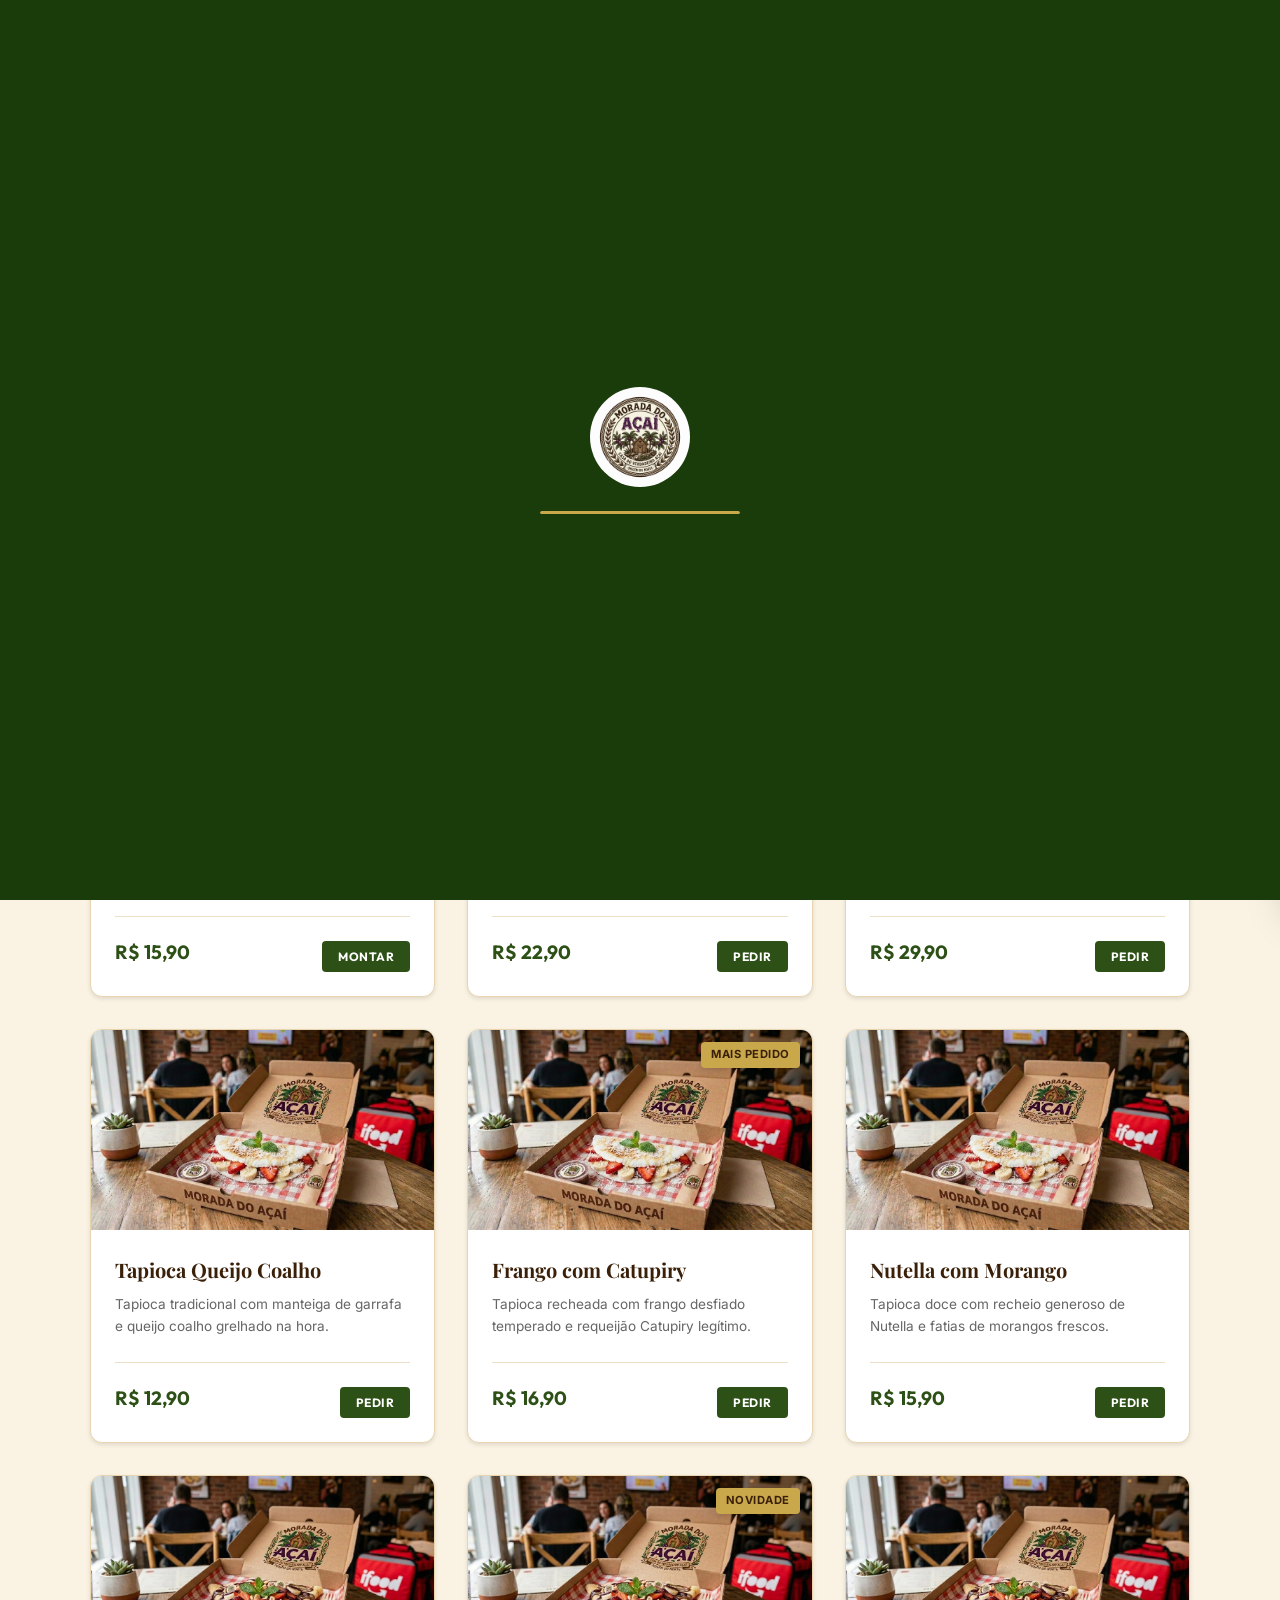
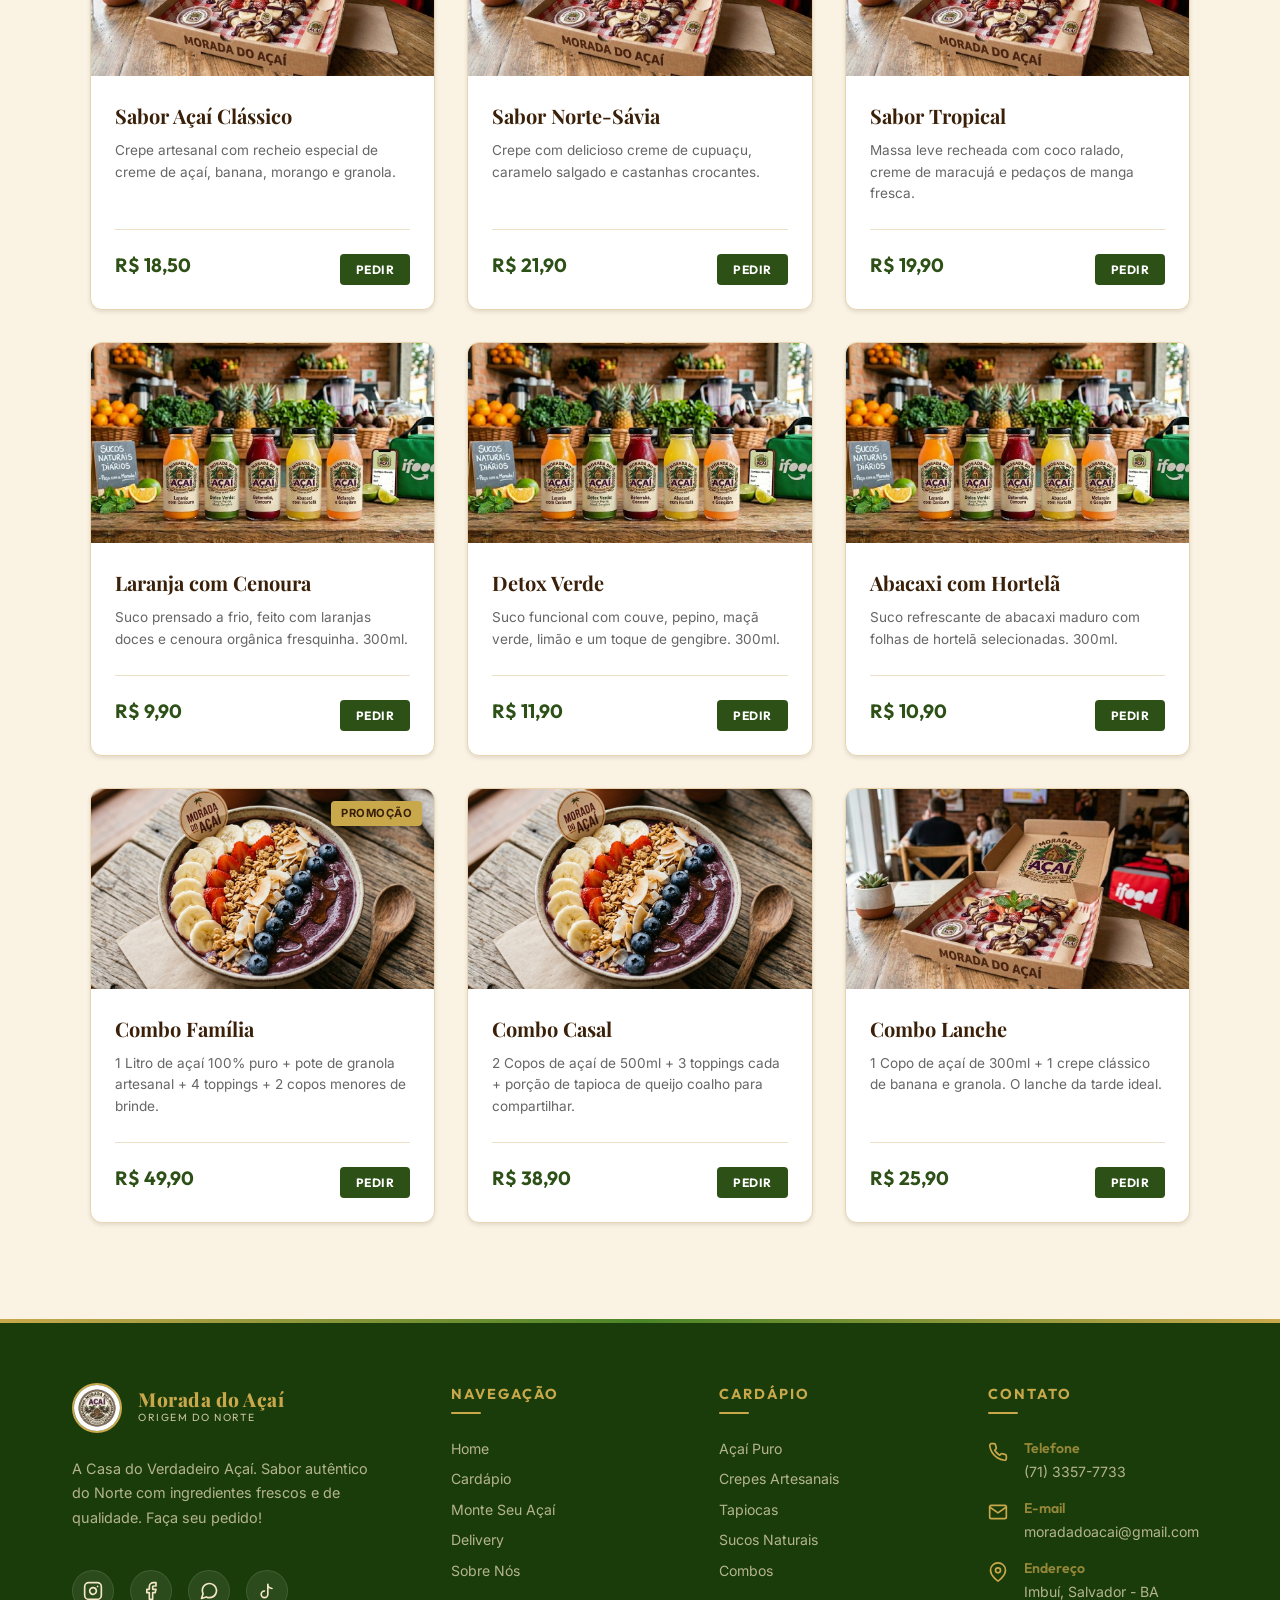
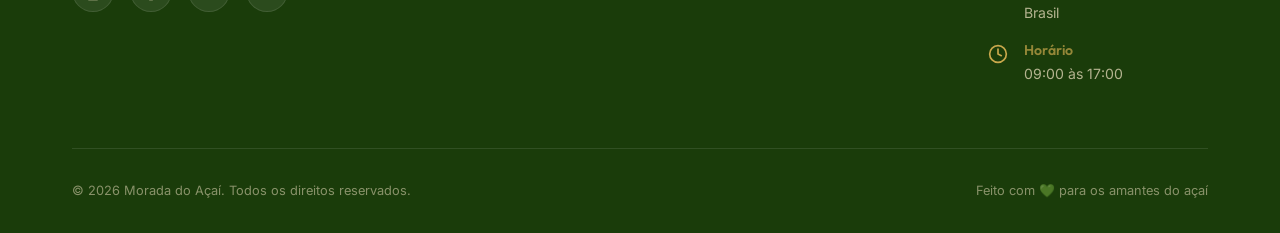
==== commit 824ceb21: "feat: adicionar montar.html e imagens sprite atualizadas - Pagina dedicada para montar o acai (monta" ====
--- a/cardapio.html
+++ b/cardapio.html
@@ -552,421 +552,7 @@
     </div>
   </div>
 
-  <!-- Açaí Customization Modal -->
-  <div class="acai-modal" id="acaiModal">
-    <div class="acai-modal-content">
-      <div class="acai-modal-header">
-        <h3>Monte seu Açaí</h3>
-        <button class="close-modal" id="closeAcaiModal">&times;</button>
-      </div>
-      <div class="acai-modal-body">
-        <form id="acaiForm">
-          <!-- Size Selector -->
-          <div class="modal-section">
-            <span class="section-title">1. Escolha o Tamanho *</span>
-            <div class="tiles-grid size-tiles">
-              <label class="tile-option">
-                <input type="radio" name="acaiSize" value="300ml" data-price="15.90" checked>
-                <div class="tile-card">
-                  <div class="tile-logo">
-                    <svg viewBox="0 0 64 64" width="32" height="32"><path d="M22 18 L42 18 L38 50 L26 50 Z" fill="#3d1052" stroke="#c9a84c" stroke-width="2" /><line x1="38" y1="6" x2="30" y2="18" stroke="#ea1c24" stroke-width="3" stroke-linecap="round" /><path d="M22 18 Q 32 12 42 18 Z" fill="#f5e6c8" /></svg>
-                  </div>
-                  <div class="tile-details">
-                    <span class="tile-name">Copo 300ml</span>
-                    <span class="tile-desc">Açaí Puro + 2 Adicionais</span>
-                  </div>
-                  <div class="tile-price">R$ 15,90</div>
-                  <div class="tile-check">
-                    <svg viewBox="0 0 24 24"><path d="M9 16.17L4.83 12l-1.42 1.41L9 19 21 7l-1.41-1.41z" fill="currentColor"/></svg>
-                  </div>
-                </div>
-              </label>
-              
-              <label class="tile-option">
-                <input type="radio" name="acaiSize" value="500ml" data-price="22.90">
-                <div class="tile-card">
-                  <div class="tile-logo">
-                    <svg viewBox="0 0 64 64" width="38" height="38"><path d="M20 16 L44 16 L39 52 L25 52 Z" fill="#3d1052" stroke="#c9a84c" stroke-width="2" /><line x1="38" y1="4" x2="30" y2="16" stroke="#ea1c24" stroke-width="3.5" stroke-linecap="round" /><path d="M20 16 Q 32 8 44 16 Z" fill="#f5e6c8" /></svg>
-                  </div>
-                  <div class="tile-details">
-                    <span class="tile-name">Copo 500ml</span>
-                    <span class="tile-desc">Açaí Puro + 3 Adicionais</span>
-                  </div>
-                  <div class="tile-price">R$ 22,90</div>
-                  <div class="tile-check">
-                    <svg viewBox="0 0 24 24"><path d="M9 16.17L4.83 12l-1.42 1.41L9 19 21 7l-1.41-1.41z" fill="currentColor"/></svg>
-                  </div>
-                </div>
-              </label>
-
-              <label class="tile-option">
-                <input type="radio" name="acaiSize" value="700ml" data-price="29.90">
-                <div class="tile-card">
-                  <div class="tile-logo">
-                    <svg viewBox="0 0 64 64" width="44" height="44"><path d="M18 14 L46 14 L40 54 L24 54 Z" fill="#3d1052" stroke="#c9a84c" stroke-width="2.5" /><line x1="40" y1="2" x2="30" y2="14" stroke="#ea1c24" stroke-width="4" stroke-linecap="round" /><path d="M18 14 Q 32 4 46 14 Z" fill="#f5e6c8" /></svg>
-                  </div>
-                  <div class="tile-details">
-                    <span class="tile-name">Copo 700ml</span>
-                    <span class="tile-desc">Açaí Puro + 4 Adicionais</span>
-                  </div>
-                  <div class="tile-price">R$ 29,90</div>
-                  <div class="tile-check">
-                    <svg viewBox="0 0 24 24"><path d="M9 16.17L4.83 12l-1.42 1.41L9 19 21 7l-1.41-1.41z" fill="currentColor"/></svg>
-                  </div>
-                </div>
-              </label>
-            </div>
-          </div>
-
-          <!-- Cremes Selection (Max 3) -->
-          <div class="modal-section">
-            <span class="section-title">2. Cremes Adicionais (Selecione até 3)</span>
-            <div class="tiles-grid option-tiles" data-limit="3" data-category="Cremes">
-              <label class="tile-option">
-                <input type="checkbox" name="acaiCremes" value="Nutella">
-                <div class="tile-card">
-                  <div class="tile-logo">
-                    <svg viewBox="0 0 64 64" width="36" height="36"><rect x="18" y="24" width="28" height="32" rx="4" fill="#f4eedb" stroke="#7e6f5c" stroke-width="2" /><rect x="20" y="16" width="24" height="8" rx="2" fill="#ffffff" stroke="#7e6f5c" stroke-width="2" /><line x1="24" y1="20" x2="40" y2="20" stroke="#7e6f5c" stroke-width="1" /><rect x="20" y="28" width="24" height="18" fill="#ffffff" /><text x="22" y="38" font-family="'Outfit', sans-serif" font-weight="900" font-size="8" fill="#ea1d2c">n</text><text x="27" y="38" font-family="'Outfit', sans-serif" font-weight="800" font-size="6" fill="#1a1a1a">utella</text><path d="M 22 42 Q 28 40 34 43 Q 40 41 42 43" fill="none" stroke="#5a3e1b" stroke-width="2" stroke-linecap="round" /></svg>
-                  </div>
-                  <div class="tile-details">
-                    <span class="tile-name">Nutella</span>
-                    <span class="tile-desc">Original Ferrero</span>
-                  </div>
-                  <div class="tile-check">
-                    <svg viewBox="0 0 24 24"><path d="M9 16.17L4.83 12l-1.42 1.41L9 19 21 7l-1.41-1.41z" fill="currentColor"/></svg>
-                  </div>
-                </div>
-              </label>
-
-              <label class="tile-option">
-                <input type="checkbox" name="acaiCremes" value="Leite Condensado">
-                <div class="tile-card">
-                  <div class="tile-logo">
-                    <svg viewBox="0 0 64 64" width="36" height="36"><rect x="20" y="18" width="24" height="34" rx="2" fill="#d9edf7" stroke="#337ab7" stroke-width="2" /><line x1="20" y1="24" x2="44" y2="24" stroke="#337ab7" stroke-width="1.5" /><line x1="20" y1="46" x2="44" y2="46" stroke="#337ab7" stroke-width="1.5" /><rect x="20" y="27" width="24" height="16" fill="#fcf8e3" /><path d="M32 29 C31 31 30 33 30 35 C30 38 34 38 34 35 C34 33 33 31 32 29" fill="#3a85c8" /><circle cx="32" cy="28" r="1.5" fill="#f0ad4e" /><text x="23" y="41" font-family="'Outfit', sans-serif" font-weight="bold" font-size="4" fill="#337ab7">MOÇA</text></svg>
-                  </div>
-                  <div class="tile-details">
-                    <span class="tile-name">Leite Moça</span>
-                    <span class="tile-desc">Condensado Nestlé</span>
-                  </div>
-                  <div class="tile-check">
-                    <svg viewBox="0 0 24 24"><path d="M9 16.17L4.83 12l-1.42 1.41L9 19 21 7l-1.41-1.41z" fill="currentColor"/></svg>
-                  </div>
-                </div>
-              </label>
-
-              <label class="tile-option">
-                <input type="checkbox" name="acaiCremes" value="Creme de Ninho">
-                <div class="tile-card">
-                  <div class="tile-logo">
-                    <svg viewBox="0 0 64 64" width="36" height="36"><path d="M16 28 C16 42 48 42 48 28 Z" fill="#ffffff" stroke="#e8d5b0" stroke-width="2" /><path d="M20 28 Q 32 16 44 28 Z" fill="#fefdf9" /><path d="M24 26 Q 32 20 40 26 Z" fill="#faf3e3" /><circle cx="32" cy="34" r="3" fill="#f1c40f" /><path d="M 31 34 Q 33 30 35 34 Z" fill="#196f3d" /></svg>
-                  </div>
-                  <div class="tile-details">
-                    <span class="tile-name">Creme de Ninho</span>
-                    <span class="tile-desc">Receita Especial da Casa</span>
-                  </div>
-                  <div class="tile-check">
-                    <svg viewBox="0 0 24 24"><path d="M9 16.17L4.83 12l-1.42 1.41L9 19 21 7l-1.41-1.41z" fill="currentColor"/></svg>
-                  </div>
-                </div>
-              </label>
-
-              <label class="tile-option">
-                <input type="checkbox" name="acaiCremes" value="Ovomaltine">
-                <div class="tile-card">
-                  <div class="tile-logo">
-                    <svg viewBox="0 0 64 64" width="36" height="36"><rect x="20" y="18" width="24" height="34" rx="2" fill="#e67e22" stroke="#d35400" stroke-width="2" /><path d="M20 26 L44 32 L44 38 L20 32 Z" fill="#f1c40f" /><text x="21" y="32" font-family="'Outfit', sans-serif" font-weight="900" font-size="4" fill="#000080" transform="rotate(12, 32, 32)">OVOMALTINE</text><circle cx="26" cy="44" r="2.5" fill="#4a2c0f" /><circle cx="38" cy="46" r="2" fill="#4a2c0f" /></svg>
-                  </div>
-                  <div class="tile-details">
-                    <span class="tile-name">Ovomaltine</span>
-                    <span class="tile-desc">Creme Crocante</span>
-                  </div>
-                  <div class="tile-check">
-                    <svg viewBox="0 0 24 24"><path d="M9 16.17L4.83 12l-1.42 1.41L9 19 21 7l-1.41-1.41z" fill="currentColor"/></svg>
-                  </div>
-                </div>
-              </label>
-
-              <label class="tile-option">
-                <input type="checkbox" name="acaiCremes" value="Doce de Leite">
-                <div class="tile-card">
-                  <div class="tile-logo">
-                    <svg viewBox="0 0 64 64" width="36" height="36"><rect x="18" y="24" width="28" height="32" rx="4" fill="#faf5eb" stroke="#a07d30" stroke-width="2" /><path d="M16 20 L48 20 L46 25 L18 25 Z" fill="#ea1c24" stroke="#a07d30" stroke-width="1.5" /><line x1="22" y1="20" x2="22" y2="25" stroke="#ffffff" stroke-width="1" /><line x1="32" y1="20" x2="32" y2="25" stroke="#ffffff" stroke-width="1" /><line x1="42" y1="20" x2="42" y2="25" stroke="#ffffff" stroke-width="1" /><rect x="22" y="30" width="20" height="20" rx="2" fill="#d35400" opacity="0.85" /><text x="24" y="42" font-family="'Outfit', sans-serif" font-weight="900" font-size="5.5" fill="#ffffff">DOCE</text></svg>
-                  </div>
-                  <div class="tile-details">
-                    <span class="tile-name">Doce de Leite</span>
-                    <span class="tile-desc">Tradicional Viçosa</span>
-                  </div>
-                  <div class="tile-check">
-                    <svg viewBox="0 0 24 24"><path d="M9 16.17L4.83 12l-1.42 1.41L9 19 21 7l-1.41-1.41z" fill="currentColor"/></svg>
-                  </div>
-                </div>
-              </label>
-
-              <label class="tile-option">
-                <input type="checkbox" name="acaiCremes" value="Creme de Cupuaçu">
-                <div class="tile-card">
-                  <div class="tile-logo">
-                    <svg viewBox="0 0 64 64" width="36" height="36"><path d="M16 28 C16 42 48 42 48 28 Z" fill="#5a3e1b" stroke="#3a2008" stroke-width="2" /><path d="M18 28 Q 32 12 46 28 Z" fill="#fbfcf2" /><path d="M22 28 Q 32 18 42 28 Z" fill="#f4f6db" /><path d="M32 20 Q 28 16 32 12 Q 36 16 32 20 Z" fill="#27ae60" /></svg>
-                  </div>
-                  <div class="tile-details">
-                    <span class="tile-name">Creme de Cupuaçu</span>
-                    <span class="tile-desc">Artesanal e Refrescante</span>
-                  </div>
-                  <div class="tile-check">
-                    <svg viewBox="0 0 24 24"><path d="M9 16.17L4.83 12l-1.42 1.41L9 19 21 7l-1.41-1.41z" fill="currentColor"/></svg>
-                  </div>
-                </div>
-              </label>
-            </div>
-          </div>
-
-          <!-- Frutas Selection (Max 3) -->
-          <div class="modal-section">
-            <span class="section-title">3. Frutas Adicionais (Selecione até 3)</span>
-            <div class="tiles-grid option-tiles" data-limit="3" data-category="Frutas">
-              <label class="tile-option">
-                <input type="checkbox" name="acaiFrutas" value="Morango">
-                <div class="tile-card">
-                  <div class="tile-logo">
-                    <svg viewBox="0 0 64 64" width="36" height="36"><path d="M32 16 C38 16 46 24 44 38 C42 48 32 54 32 54 C32 54 22 48 20 38 C18 24 26 16 32 16 Z" fill="#e74c3c" /><path d="M32 18 L26 12 L30 16 L32 10 L34 16 L38 12 Z" fill="#27ae60" /><circle cx="28" cy="26" r="1" fill="#f1c40f" /><circle cx="36" cy="28" r="1" fill="#f1c40f" /><circle cx="30" cy="34" r="1" fill="#f1c40f" /><circle cx="34" cy="40" r="1" fill="#f1c40f" /><circle cx="26" cy="38" r="1" fill="#f1c40f" /><circle cx="38" cy="36" r="1" fill="#f1c40f" /></svg>
-                  </div>
-                  <div class="tile-details">
-                    <span class="tile-name">Morangos</span>
-                    <span class="tile-desc">Fatiados e Frescos</span>
-                  </div>
-                  <div class="tile-check">
-                    <svg viewBox="0 0 24 24"><path d="M9 16.17L4.83 12l-1.42 1.41L9 19 21 7l-1.41-1.41z" fill="currentColor"/></svg>
-                  </div>
-                </div>
-              </label>
-
-              <label class="tile-option">
-                <input type="checkbox" name="acaiFrutas" value="Banana">
-                <div class="tile-card">
-                  <div class="tile-logo">
-                    <svg viewBox="0 0 64 64" width="36" height="36"><path d="M48 20 C34 22 22 34 20 48 C24 46 32 40 44 26 Z" fill="#f1c40f" stroke="#d4ac0d" stroke-width="1.5" /><path d="M48 20 L44 26 L48 24 Z" fill="#27ae60" /><path d="M20 48 L24 46 L21 49 Z" fill="#784212" /></svg>
-                  </div>
-                  <div class="tile-details">
-                    <span class="tile-name">Banana</span>
-                    <span class="tile-desc">Banana Prata em Rodelas</span>
-                  </div>
-                  <div class="tile-check">
-                    <svg viewBox="0 0 24 24"><path d="M9 16.17L4.83 12l-1.42 1.41L9 19 21 7l-1.41-1.41z" fill="currentColor"/></svg>
-                  </div>
-                </div>
-              </label>
-
-              <label class="tile-option">
-                <input type="checkbox" name="acaiFrutas" value="Kiwi">
-                <div class="tile-card">
-                  <div class="tile-logo">
-                    <svg viewBox="0 0 64 64" width="36" height="36"><circle cx="32" cy="32" r="22" fill="#8bc34a" stroke="#795548" stroke-width="2.5" /><circle cx="32" cy="32" r="6" fill="#e8f5e9" /><line x1="32" y1="16" x2="32" y2="48" stroke="#ffffff" stroke-width="1.5" stroke-dasharray="2,6" /><line x1="16" y1="32" x2="48" y2="32" stroke="#ffffff" stroke-width="1.5" stroke-dasharray="2,6" /><circle cx="32" cy="22" r="1" fill="#1a1a1a" /><circle cx="38" cy="24" r="1" fill="#1a1a1a" /><circle cx="42" cy="32" r="1" fill="#1a1a1a" /><circle cx="38" cy="40" r="1" fill="#1a1a1a" /><circle cx="32" cy="42" r="1" fill="#1a1a1a" /><circle cx="26" cy="40" r="1" fill="#1a1a1a" /><circle cx="22" cy="32" r="1" fill="#1a1a1a" /><circle cx="26" cy="24" r="1" fill="#1a1a1a" /></svg>
-                  </div>
-                  <div class="tile-details">
-                    <span class="tile-name">Kiwi</span>
-                    <span class="tile-desc">Fresco e Suavemente Ácido</span>
-                  </div>
-                  <div class="tile-check">
-                    <svg viewBox="0 0 24 24"><path d="M9 16.17L4.83 12l-1.42 1.41L9 19 21 7l-1.41-1.41z" fill="currentColor"/></svg>
-                  </div>
-                </div>
-              </label>
-
-              <label class="tile-option">
-                <input type="checkbox" name="acaiFrutas" value="Manga">
-                <div class="tile-card">
-                  <div class="tile-logo">
-                    <svg viewBox="0 0 64 64" width="36" height="36"><path d="M32 16 C42 16 48 24 46 36 C44 48 34 52 30 52 C20 52 16 44 18 32 C20 20 26 16 32 16 Z" fill="#f39c12" /><path d="M22 28 C28 20 38 24 42 32" fill="none" stroke="#e67e22" stroke-width="1" /><path d="M32 16 Q 30 10 24 8 Q 28 14 32 16 Z" fill="#27ae60" /></svg>
-                  </div>
-                  <div class="tile-details">
-                    <span class="tile-name">Manga</span>
-                    <span class="tile-desc">Cubos de Manga Palmer</span>
-                  </div>
-                  <div class="tile-check">
-                    <svg viewBox="0 0 24 24"><path d="M9 16.17L4.83 12l-1.42 1.41L9 19 21 7l-1.41-1.41z" fill="currentColor"/></svg>
-                  </div>
-                </div>
-              </label>
-
-              <label class="tile-option">
-                <input type="checkbox" name="acaiFrutas" value="Abacaxi">
-                <div class="tile-card">
-                  <div class="tile-logo">
-                    <svg viewBox="0 0 64 64" width="36" height="36"><rect x="22" y="24" width="20" height="28" rx="10" fill="#f1c40f" stroke="#d4ac0d" stroke-width="1.5" /><path d="M24 30 L38 48 M38 30 L24 48" stroke="#d4ac0d" stroke-width="1" /><path d="M22 38 L34 50 M40 38 L28 50" stroke="#d4ac0d" stroke-width="1" /><path d="M32 24 L28 14 L32 18 L36 14 Z" fill="#27ae60" /><path d="M32 24 L24 18 L30 20 L32 24 Z" fill="#1e8449" /><path d="M32 24 L40 18 L34 20 L32 24 Z" fill="#1e8449" /></svg>
-                  </div>
-                  <div class="tile-details">
-                    <span class="tile-name">Abacaxi</span>
-                    <span class="tile-desc">Pedaços em Calda Leve</span>
-                  </div>
-                  <div class="tile-check">
-                    <svg viewBox="0 0 24 24"><path d="M9 16.17L4.83 12l-1.42 1.41L9 19 21 7l-1.41-1.41z" fill="currentColor"/></svg>
-                  </div>
-                </div>
-              </label>
-
-              <label class="tile-option">
-                <input type="checkbox" name="acaiFrutas" value="Coco Ralado">
-                <div class="tile-card">
-                  <div class="tile-logo">
-                    <svg viewBox="0 0 64 64" width="36" height="36"><path d="M16 28 C16 44 48 44 48 28 Z" fill="#784212" stroke="#4a2711" stroke-width="2" /><path d="M18 28 C18 42 46 42 46 28 Z" fill="#ffffff" /><path d="M22 28 Q 24 25 28 27" stroke="#784212" stroke-width="2" fill="none" stroke-linecap="round" /><path d="M32 28 Q 35 24 38 26" stroke="#784212" stroke-width="2" fill="none" stroke-linecap="round" /></svg>
-                  </div>
-                  <div class="tile-details">
-                    <span class="tile-name">Coco Ralado</span>
-                    <span class="tile-desc">Flocos de Coco Úmido</span>
-                  </div>
-                  <div class="tile-check">
-                    <svg viewBox="0 0 24 24"><path d="M9 16.17L4.83 12l-1.42 1.41L9 19 21 7l-1.41-1.41z" fill="currentColor"/></svg>
-                  </div>
-                </div>
-              </label>
-            </div>
-          </div>
-
-          <!-- Toppings Selection (Max 3) -->
-          <div class="modal-section">
-            <span class="section-title">4. Acompanhamentos (Selecione até 3)</span>
-            <div class="tiles-grid option-tiles" data-limit="3" data-category="Toppings">
-              <label class="tile-option">
-                <input type="checkbox" name="acaiToppings" value="Granola Artesanal">
-                <div class="tile-card">
-                  <div class="tile-logo">
-                    <svg viewBox="0 0 64 64" width="36" height="36"><path d="M16 32 C16 46 48 46 48 32 Z" fill="#d7ccc8" stroke="#8d6e63" stroke-width="2" /><path d="M18 32 Q 32 22 46 32 Z" fill="#8d6e63" /><path d="M 22 30 Q 32 26 42 30" fill="none" stroke="#f1c40f" stroke-width="2.5" /><circle cx="24" cy="34" r="1.5" fill="#f39c12" /><circle cx="32" cy="32" r="1" fill="#4e342e" /><circle cx="40" cy="35" r="1.5" fill="#f39c12" /><circle cx="28" cy="36" r="1.5" fill="#4e342e" /><circle cx="36" cy="34" r="1" fill="#f39c12" /></svg>
-                  </div>
-                  <div class="tile-details">
-                    <span class="tile-name">Granola</span>
-                    <span class="tile-desc">Granola Crocante Especial</span>
-                  </div>
-                  <div class="tile-check">
-                    <svg viewBox="0 0 24 24"><path d="M9 16.17L4.83 12l-1.42 1.41L9 19 21 7l-1.41-1.41z" fill="currentColor"/></svg>
-                  </div>
-                </div>
-              </label>
-
-              <label class="tile-option">
-                <input type="checkbox" name="acaiToppings" value="Leite em Pó Ninho">
-                <div class="tile-card">
-                  <div class="tile-logo">
-                    <svg viewBox="0 0 64 64" width="36" height="36"><rect x="20" y="18" width="24" height="34" rx="3" fill="#fcf3cf" stroke="#f1c40f" stroke-width="2" /><rect x="20" y="26" width="24" height="8" fill="#196f3d" /><text x="22" y="32" font-family="'Outfit', sans-serif" font-weight="900" font-size="5.5" fill="#ffffff">NINHO</text><ellipse cx="32" cy="42" rx="6" ry="3" fill="none" stroke="#d35400" stroke-width="1" /><path d="M22 47 Q 26 44 32 46 Q 38 43 42 47" fill="none" stroke="#ffffff" stroke-width="2" /></svg>
-                  </div>
-                  <div class="tile-details">
-                    <span class="tile-name">Leite Ninho</span>
-                    <span class="tile-desc">Leite em Pó Nestlé</span>
-                  </div>
-                  <div class="tile-check">
-                    <svg viewBox="0 0 24 24"><path d="M9 16.17L4.83 12l-1.42 1.41L9 19 21 7l-1.41-1.41z" fill="currentColor"/></svg>
-                  </div>
-                </div>
-              </label>
-
-              <label class="tile-option">
-                <input type="checkbox" name="acaiToppings" value="KitKat">
-                <div class="tile-card">
-                  <div class="tile-logo">
-                    <svg viewBox="0 0 64 64" width="36" height="36"><rect x="16" y="22" width="32" height="20" rx="2" fill="#ea1d2c" stroke="#b8141f" stroke-width="2" transform="rotate(-10, 32, 32)" /><ellipse cx="32" cy="32" rx="12" ry="6" fill="#ffffff" transform="rotate(-10, 32, 32)" /><text x="23" y="35" font-family="'Outfit', sans-serif" font-weight="900" font-size="6.5" fill="#ea1d2c" transform="rotate(-10, 32, 32)">KitKat</text></svg>
-                  </div>
-                  <div class="tile-details">
-                    <span class="tile-name">KitKat</span>
-                    <span class="tile-desc">Pedacinhos de KitKat Nestlé</span>
-                  </div>
-                  <div class="tile-check">
-                    <svg viewBox="0 0 24 24"><path d="M9 16.17L4.83 12l-1.42 1.41L9 19 21 7l-1.41-1.41z" fill="currentColor"/></svg>
-                  </div>
-                </div>
-              </label>
-
-              <label class="tile-option">
-                <input type="checkbox" name="acaiToppings" value="Ouro Branco">
-                <div class="tile-card">
-                  <div class="tile-logo">
-                    <svg viewBox="0 0 64 64" width="36" height="36"><path d="M12 32 Q 22 24 32 32 Q 42 24 52 32 Q 42 40 32 32 Q 22 40 12 32 Z" fill="#fcf8e3" stroke="#c9a84c" stroke-width="2" /><circle cx="32" cy="32" r="7" fill="#c9a84c" /><text x="27" y="32" font-family="'Outfit', sans-serif" font-weight="900" font-size="3" fill="#ffffff">OURO</text><text x="27" y="35" font-family="'Outfit', sans-serif" font-weight="900" font-size="3" fill="#ffffff">BRANCO</text><path d="M 16 28 L 12 32 L 16 36 Z" fill="#c9a84c" /><path d="M 48 28 L 52 32 L 48 36 Z" fill="#c9a84c" /></svg>
-                  </div>
-                  <div class="tile-details">
-                    <span class="tile-name">Ouro Branco</span>
-                    <span class="tile-desc">Bombom Picado Lacta</span>
-                  </div>
-                  <div class="tile-check">
-                    <svg viewBox="0 0 24 24"><path d="M9 16.17L4.83 12l-1.42 1.41L9 19 21 7l-1.41-1.41z" fill="currentColor"/></svg>
-                  </div>
-                </div>
-              </label>
-
-              <label class="tile-option">
-                <input type="checkbox" name="acaiToppings" value="Laka">
-                <div class="tile-card">
-                  <div class="tile-logo">
-                    <svg viewBox="0 0 64 64" width="36" height="36"><rect x="18" y="22" width="28" height="20" rx="1.5" fill="#ebf5fb" stroke="#2980b9" stroke-width="2" transform="rotate(8, 32, 32)" /><path d="M18 32 C 26 28 38 34 46 30 L46 42 L18 42 Z" fill="#3498db" transform="rotate(8, 32, 32)" /><text x="22" y="33" font-family="'Outfit', sans-serif" font-weight="900" font-size="9" fill="#2980b9" transform="rotate(8, 32, 32)">Laka</text></svg>
-                  </div>
-                  <div class="tile-details">
-                    <span class="tile-name">Chocolate Laka</span>
-                    <span class="tile-desc">Chocolate Branco Lacta</span>
-                  </div>
-                  <div class="tile-check">
-                    <svg viewBox="0 0 24 24"><path d="M9 16.17L4.83 12l-1.42 1.41L9 19 21 7l-1.41-1.41z" fill="currentColor"/></svg>
-                  </div>
-                </div>
-              </label>
-
-              <label class="tile-option">
-                <input type="checkbox" name="acaiToppings" value="Paçoca">
-                <div class="tile-card">
-                  <div class="tile-logo">
-                    <svg viewBox="0 0 64 64" width="36" height="36"><ellipse cx="32" cy="24" rx="14" ry="6" fill="#ede0c8" stroke="#a07d30" stroke-width="1.5" /><path d="M18 24 L18 40 C18 46 46 46 46 40 L46 24 Z" fill="#ede0c8" stroke="#a07d30" stroke-width="1.5" /><ellipse cx="32" cy="40" rx="14" ry="6" fill="#ede0c8" opacity="0.8" /><text x="24" y="35" font-family="'Outfit', sans-serif" font-weight="900" font-size="7" fill="#8b1a2b">AMOR</text></svg>
-                  </div>
-                  <div class="tile-details">
-                    <span class="tile-name">Paçoca Amor</span>
-                    <span class="tile-desc">Rolha Esfarelada</span>
-                  </div>
-                  <div class="tile-check">
-                    <svg viewBox="0 0 24 24"><path d="M9 16.17L4.83 12l-1.42 1.41L9 19 21 7l-1.41-1.41z" fill="currentColor"/></svg>
-                  </div>
-                </div>
-              </label>
-
-              <label class="tile-option">
-                <input type="checkbox" name="acaiToppings" value="Pé de Moleque">
-                <div class="tile-card">
-                  <div class="tile-logo">
-                    <svg viewBox="0 0 64 64" width="36" height="36"><rect x="18" y="24" width="28" height="20" rx="2" fill="#a07d30" stroke="#7a5a2e" stroke-width="2" transform="rotate(-5, 32, 32)" /><circle cx="24" cy="30" r="3" fill="#f5e6c8" /><circle cx="38" cy="32" r="2.5" fill="#f5e6c8" /><circle cx="32" cy="38" r="3" fill="#f5e6c8" /><circle cx="28" cy="34" r="2" fill="#faf3e3" /></svg>
-                  </div>
-                  <div class="tile-details">
-                    <span class="tile-name">Pé de Moleque</span>
-                    <span class="tile-desc">Crocante com Amendoim</span>
-                  </div>
-                  <div class="tile-check">
-                    <svg viewBox="0 0 24 24"><path d="M9 16.17L4.83 12l-1.42 1.41L9 19 21 7l-1.41-1.41z" fill="currentColor"/></svg>
-                  </div>
-                </div>
-              </label>
-
-              <label class="tile-option">
-                <input type="checkbox" name="acaiToppings" value="Confetes M&Ms">
-                <div class="tile-card">
-                  <div class="tile-logo">
-                    <svg viewBox="0 0 64 64" width="36" height="36"><circle cx="24" cy="26" r="6" fill="#e74c3c" /><text x="22" y="28" font-family="'Outfit', sans-serif" font-weight="bold" font-size="6" fill="#ffffff">m</text><circle cx="38" cy="28" r="6" fill="#3498db" /><text x="36" y="30" font-family="'Outfit', sans-serif" font-weight="bold" font-size="6" fill="#ffffff">m</text><circle cx="30" cy="40" r="6" fill="#f1c40f" /><text x="28" y="42" font-family="'Outfit', sans-serif" font-weight="bold" font-size="6" fill="#ffffff">m</text></svg>
-                  </div>
-                  <div class="tile-details">
-                    <span class="tile-name">Confetes</span>
-                    <span class="tile-desc">Pastilhas M&Ms</span>
-                  </div>
-                  <div class="tile-check">
-                    <svg viewBox="0 0 24 24"><path d="M9 16.17L4.83 12l-1.42 1.41L9 19 21 7l-1.41-1.41z" fill="currentColor"/></svg>
-                  </div>
-                </div>
-              </label>
-            </div>
-          </div>
-
-          <div class="acai-modal-footer">
-            <div class="modal-total">
-              <span>Total:</span>
-              <span id="modalTotalPrice">R$ 15,90</span>
-            </div>
-            <button type="submit" class="btn-add-to-cart">Adicionar ao Carrinho</button>
-          </div>
-        </form>
-      </div>
-    </div>
-  </div>
+
 
   <script src="script.js"></script>
   <script>
--- a/styles.css
+++ b/styles.css
@@ -2202,9 +2202,18 @@
 .cart-item-img {
   width: 60px;
   height: 60px;
+  min-width: 60px;
   border-radius: var(--radius-md);
+  border: 1px solid var(--beige);
+  overflow: hidden;
+  background: var(--cream-light);
+}
+
+.cart-item-img img {
+  width: 100%;
+  height: 100%;
   object-fit: cover;
-  border: 1px solid var(--beige);
+  display: block;
 }
 
 .cart-item-details {
@@ -2625,22 +2634,90 @@
   background: var(--cream-light);
 }
 
-/* Logo icon area */
-.tile-logo {
-  display: flex;
-  align-items: center;
-  justify-content: center;
+/* Real photo tiles style */
+.tile-real-photo {
   width: 40px;
   height: 40px;
   min-width: 40px;
   border-radius: var(--radius-md);
-  background: var(--cream-light);
-  padding: 2px;
-}
-
-.tile-logo svg {
-  max-width: 100%;
-  max-height: 100%;
+  background-size: cover;
+  background-position: center;
+  background-repeat: no-repeat;
+  box-shadow: var(--shadow-sm);
+  background-color: var(--cream-light);
+}
+
+/* Cups Sprite */
+.photo-cup-300, .photo-cup-500, .photo-cup-700 {
+  background-image: url('images/cups_sprite.png');
+  background-size: 300% 100%;
+}
+.photo-cup-300 { background-position: 0% 0%; }
+.photo-cup-500 { background-position: 50% 0%; }
+.photo-cup-700 { background-position: 100% 0%; }
+
+/* Cremes Sprite */
+.photo-cream-nutella,
+.photo-cream-leite-moca,
+.photo-cream-creme-ninho,
+.photo-cream-ovomaltine,
+.photo-cream-doce-leite,
+.photo-cream-creme-cupuacu {
+  background-image: url('images/cremes_sprite.png');
+  background-size: 300% 200%;
+}
+.photo-cream-nutella { background-position: 0% 0%; }
+.photo-cream-leite-moca { background-position: 50% 0%; }
+.photo-cream-creme-ninho { background-position: 100% 0%; }
+.photo-cream-ovomaltine { background-position: 0% 100%; }
+.photo-cream-doce-leite { background-position: 50% 100%; }
+.photo-cream-creme-cupuacu { background-position: 100% 100%; }
+
+/* Frutas Sprite */
+.photo-fruit-morango,
+.photo-fruit-banana,
+.photo-fruit-kiwi,
+.photo-fruit-manga,
+.photo-fruit-abacaxi,
+.photo-fruit-coco-ralado {
+  background-image: url('images/frutas_sprite.png');
+  background-size: 300% 200%;
+}
+.photo-fruit-morango { background-position: 0% 0%; }
+.photo-fruit-banana { background-position: 50% 0%; }
+.photo-fruit-kiwi { background-position: 100% 0%; }
+.photo-fruit-manga { background-position: 0% 100%; }
+.photo-fruit-abacaxi { background-position: 50% 100%; }
+.photo-fruit-coco-ralado { background-position: 100% 100%; }
+
+/* Toppings Sprite */
+.photo-topping-granola,
+.photo-topping-leite-ninho,
+.photo-topping-kitkat,
+.photo-topping-ouro-branco,
+.photo-topping-laka,
+.photo-topping-pacoca,
+.photo-topping-pe-de-moleque,
+.photo-topping-confetes {
+  background-image: url('images/toppings_sprite.png');
+  background-size: 400% 200%;
+}
+.photo-topping-granola { background-position: 0% 0%; }
+.photo-topping-leite-ninho { background-position: 33.333% 0%; }
+.photo-topping-kitkat { background-position: 66.666% 0%; }
+.photo-topping-ouro-branco { background-position: 100% 0%; }
+.photo-topping-laka { background-position: 0% 100%; }
+.photo-topping-pacoca { background-position: 33.333% 100%; }
+.photo-topping-pe-de-moleque { background-position: 66.666% 100%; }
+.photo-topping-confetes { background-position: 100% 100%; }
+
+/* Size tiles photo size override */
+.size-tiles .tile-real-photo {
+  width: 70px;
+  height: 70px;
+  min-width: 70px;
+  background-color: transparent;
+  box-shadow: none;
 }
 
 /* Text details inside tiles */
@@ -2810,3 +2887,656 @@
     padding: var(--space-md);
   }
 }
+
+/* =============================================
+   PÁGINA MONTE SEU AÇAÍ (montar.html)
+   ============================================= */
+
+.montar-hero {
+  position: relative;
+  height: 38vh;
+  min-height: 240px;
+  display: flex;
+  align-items: center;
+  justify-content: center;
+  background: url('images/hero-bg.png') center/cover no-repeat;
+  text-align: center;
+  padding-top: 80px;
+  overflow: hidden;
+}
+
+.montar-hero::before {
+  content: '';
+  position: absolute;
+  inset: 0;
+  background: linear-gradient(180deg, rgba(26, 60, 10, 0.8) 0%, rgba(61, 16, 82, 0.85) 100%);
+  z-index: 1;
+}
+
+.montar-hero .container {
+  position: relative;
+  z-index: 2;
+}
+
+.montar-hero-title {
+  font-family: var(--font-heading);
+  font-size: clamp(2.4rem, 5vw, 3.8rem);
+  font-weight: 900;
+  color: var(--gold);
+  margin-bottom: var(--space-xs);
+  text-shadow: 0 4px 15px rgba(0, 0, 0, 0.5);
+  letter-spacing: 1px;
+}
+
+.montar-hero-desc {
+  font-size: clamp(0.95rem, 2vw, 1.2rem);
+  color: var(--cream-light);
+  max-width: 800px;
+  margin: 0 auto;
+  opacity: 0.9;
+  line-height: 1.6;
+  text-shadow: 0 2px 4px rgba(0, 0, 0, 0.4);
+}
+
+.montar-section {
+  padding: var(--space-3xl) 0;
+  background-color: var(--cream-light);
+}
+
+.montar-container {
+  display: grid;
+  grid-template-columns: 1.3fr 0.9fr;
+  gap: var(--space-2xl);
+  align-items: start;
+}
+
+/* Coluna da Esquerda (Opções) */
+.montar-options-col {
+  display: flex;
+  flex-direction: column;
+  gap: var(--space-xl);
+}
+
+/* Coluna da Direita (Sticky Preview & Summary) */
+.montar-summary-col {
+  position: sticky;
+  top: 100px;
+  z-index: 10;
+  transition: all var(--transition-normal);
+}
+
+.montar-sticky-wrapper {
+  display: flex;
+  flex-direction: column;
+  gap: var(--space-lg);
+}
+
+/* Container do Preview do Copo */
+.acai-preview-container {
+  background: linear-gradient(135deg, var(--green-dark), #102606), url('images/wood-texture.png');
+  background-blend-mode: multiply;
+  background-size: cover;
+  border-radius: var(--radius-xl);
+  border: 2px solid var(--gold);
+  padding: var(--space-xl) var(--space-lg);
+  display: flex;
+  flex-direction: column;
+  align-items: center;
+  justify-content: center;
+  box-shadow: var(--shadow-lg);
+  position: relative;
+  overflow: hidden;
+}
+
+.acai-preview-container::after {
+  content: '';
+  position: absolute;
+  top: 0;
+  left: 0;
+  right: 0;
+  height: 100%;
+  background: linear-gradient(180deg, rgba(255, 255, 255, 0.05) 0%, transparent 50%);
+  pointer-events: none;
+}
+
+.preview-label {
+  font-family: var(--font-accent);
+  font-size: 0.8rem;
+  font-weight: 800;
+  color: var(--gold);
+  text-transform: uppercase;
+  letter-spacing: 2px;
+  margin-bottom: var(--space-md);
+  text-shadow: 0 2px 4px rgba(0,0,0,0.5);
+}
+
+/* Visual Cup */
+.acai-preview-cup {
+  position: relative;
+  width: 170px;
+  height: 250px;
+  border: 5px solid rgba(255, 255, 255, 0.25);
+  border-top: none;
+  border-bottom-left-radius: 35px 60px;
+  border-bottom-right-radius: 35px 60px;
+  border-top-left-radius: 8px;
+  border-top-right-radius: 8px;
+  background: rgba(255, 255, 255, 0.04);
+  box-shadow: inset 0 0 30px rgba(255, 255, 255, 0.08), 
+              0 15px 35px rgba(0, 0, 0, 0.5),
+              0 0 0 1px rgba(255, 255, 255, 0.1);
+  overflow: visible;
+  transition: width 0.4s cubic-bezier(0.175, 0.885, 0.32, 1.275), 
+              height 0.4s cubic-bezier(0.175, 0.885, 0.32, 1.275);
+  display: flex;
+  align-items: flex-end;
+  z-index: 2;
+}
+
+/* 3D Glass Rim */
+.cup-rim {
+  position: absolute;
+  top: -6px;
+  left: -5px;
+  right: -5px;
+  height: 12px;
+  border: 5px solid rgba(255, 255, 255, 0.35);
+  border-radius: 50%;
+  z-index: 10;
+  pointer-events: none;
+  background: rgba(255, 255, 255, 0.08);
+  box-shadow: 0 2px 4px rgba(0,0,0,0.2), inset 0 1px 2px rgba(255,255,255,0.4);
+}
+
+/* 3D Açaí Surface Cap */
+.acai-fill-cap {
+  position: absolute;
+  top: -6px;
+  left: 0;
+  right: 0;
+  height: 12px;
+  background: #240533;
+  border-radius: 50%;
+  z-index: 2;
+  box-shadow: inset 0 1px 2px rgba(255, 255, 255, 0.15), 0 2px 4px rgba(0,0,0,0.3);
+}
+
+/* Gold Spoon */
+.cup-spoon {
+  position: absolute;
+  top: -45px;
+  right: 25px;
+  width: 14px;
+  height: 110px;
+  background: linear-gradient(to bottom, #d4af37, #aa7c11, #f3e5ab, #aa7c11);
+  border-radius: 4px;
+  z-index: 1;
+  transform: rotate(15deg);
+  box-shadow: 2px 5px 8px rgba(0,0,0,0.35);
+  transition: transform 0.5s cubic-bezier(0.175, 0.885, 0.32, 1.275);
+  transform-origin: bottom center;
+}
+.cup-spoon::before {
+  content: '';
+  position: absolute;
+  bottom: 0;
+  left: 50%;
+  transform: translateX(-50%);
+  width: 24px;
+  height: 36px;
+  background: radial-gradient(circle at center, #f3e5ab 0%, #aa7c11 60%, #5a4005 100%);
+  border-radius: 50% 50% 40% 40%;
+  box-shadow: inset 0 2px 4px rgba(255,255,255,0.4), 0 2px 4px rgba(0,0,0,0.2);
+}
+.acai-preview-cup:hover .cup-spoon {
+  transform: rotate(10deg) translateY(-5px);
+}
+
+/* Cup sizes animations */
+.acai-preview-cup.size-300ml {
+  width: 140px;
+  height: 200px;
+}
+
+.acai-preview-cup.size-300ml .cup-spoon {
+  height: 90px;
+  top: -35px;
+}
+
+.acai-preview-cup.size-500ml {
+  width: 165px;
+  height: 250px;
+}
+
+.acai-preview-cup.size-500ml .cup-spoon {
+  height: 110px;
+  top: -45px;
+}
+
+.acai-preview-cup.size-700ml {
+  width: 190px;
+  height: 300px;
+}
+
+.acai-preview-cup.size-700ml .cup-spoon {
+  height: 130px;
+  top: -55px;
+}
+
+/* Purple Açaí Filling */
+.acai-preview-fill {
+  width: 100%;
+  height: 90%;
+  background: linear-gradient(to right, #240533, #3c0c52, #1b0227);
+  position: relative;
+  border-bottom-left-radius: 28px 50px;
+  border-bottom-right-radius: 28px 50px;
+  transition: height 0.6s cubic-bezier(0.25, 1, 0.5, 1);
+  overflow: hidden;
+  box-shadow: inset 0 10px 20px rgba(0,0,0,0.4);
+}
+
+/* Glass Reflection */
+.cup-reflection {
+  position: absolute;
+  top: 0;
+  left: 12px;
+  width: 20px;
+  height: 100%;
+  background: linear-gradient(to right, rgba(255, 255, 255, 0.2) 0%, rgba(255, 255, 255, 0.05) 50%, transparent 100%);
+  z-index: 5;
+  pointer-events: none;
+  transform: skewX(-6deg);
+}
+
+.cup-shadow {
+  width: 170px;
+  height: 14px;
+  background: rgba(0, 0, 0, 0.55);
+  border-radius: var(--radius-full);
+  filter: blur(5px);
+  margin-top: 10px;
+  transition: width 0.4s cubic-bezier(0.175, 0.885, 0.32, 1.275);
+}
+
+.acai-preview-cup.size-300ml ~ .cup-shadow { width: 140px; }
+.acai-preview-cup.size-500ml ~ .cup-shadow { width: 170px; }
+.acai-preview-cup.size-700ml ~ .cup-shadow { width: 190px; }
+
+/* Cream Layers inside Açaí */
+.cream-layers {
+  position: absolute;
+  inset: 0;
+  display: flex;
+  flex-direction: column;
+  justify-content: space-around;
+  pointer-events: none;
+  z-index: 3;
+}
+
+.cream-layer {
+  width: 100%;
+  height: 30px;
+  opacity: 0.95;
+  box-shadow: inset 0 2px 4px rgba(0,0,0,0.2), inset 0 -2px 4px rgba(0,0,0,0.2);
+  transform: scaleY(0);
+  transform-origin: center;
+  animation: dropLayer 0.6s cubic-bezier(0.25, 1, 0.5, 1) forwards;
+  position: absolute;
+  left: 0;
+  overflow: visible;
+}
+
+/* Dripping Caldas */
+.cream-layer::before, .cream-layer::after {
+  content: '';
+  position: absolute;
+  top: 100%;
+  width: 8px;
+  border-radius: 0 0 4px 4px;
+  animation: drip 2.5s ease-in-out infinite alternate;
+}
+.cream-layer::before {
+  left: 20%;
+  height: 18px;
+  animation-delay: 0.2s;
+}
+.cream-layer::after {
+  right: 25%;
+  height: 24px;
+  width: 10px;
+  animation-delay: 0.7s;
+}
+
+@keyframes dropLayer {
+  0% { transform: scaleY(0); opacity: 0; }
+  100% { transform: scaleY(1); opacity: 0.95; }
+}
+
+@keyframes drip {
+  0% { height: 5px; transform: scaleY(0.8); }
+  100% { height: 28px; transform: scaleY(1.1); }
+}
+
+/* Cream Colors & Dripping Caldas Colors */
+.cream-nutella {
+  background: linear-gradient(180deg, #3f220f, #271407);
+  border-top: 1px solid #573117;
+  border-bottom: 1px solid #1a0b03;
+}
+.cream-nutella::before, .cream-nutella::after { background: #271407; }
+
+.cream-leite-condensado {
+  background: linear-gradient(180deg, #faf7e9, #ece2be);
+  border-top: 1px solid #fff;
+  border-bottom: 1px solid #dfd3a8;
+}
+.cream-leite-condensado::before, .cream-leite-condensado::after { background: #ece2be; }
+
+.cream-ninho {
+  background: linear-gradient(180deg, #fdfaf2, #f5eccf);
+  border-top: 1px solid #fff;
+  border-bottom: 1px solid #e7dcb4;
+}
+.cream-ninho::before, .cream-ninho::after { background: #f5eccf; }
+
+.cream-ovomaltine {
+  background: linear-gradient(180deg, #4c2912, #321908);
+  border-top: 1px solid #62381c;
+  border-bottom: 1px solid #1c0d02;
+}
+.cream-ovomaltine::before, .cream-ovomaltine::after { background: #321908; }
+
+.cream-doce-de-leite {
+  background: linear-gradient(180deg, #d35400, #b33600);
+  border-top: 1px solid #e67e22;
+  border-bottom: 1px solid #802200;
+}
+.cream-doce-de-leite::before, .cream-doce-de-leite::after { background: #b33600; }
+
+.cream-cupuacu {
+  background: linear-gradient(180deg, #fafbf0, #ecf0c1);
+  border-top: 1px solid #fff;
+  border-bottom: 1px solid #dde2aa;
+}
+.cream-cupuacu::before, .cream-cupuacu::after { background: #ecf0c1; }
+
+/* Floating Ingredients */
+.floating-ingredients {
+  position: absolute;
+  inset: 0;
+  pointer-events: none;
+  z-index: 4;
+}
+
+.floating-item {
+  position: absolute;
+  width: 26px;
+  height: 26px;
+  opacity: 0;
+  filter: drop-shadow(0 2px 4px rgba(0,0,0,0.3));
+  border-radius: var(--radius-sm);
+  background-size: cover;
+  background-position: center;
+  background-repeat: no-repeat;
+  animation: fallAndSettle 0.8s cubic-bezier(0.25, 1, 0.5, 1) forwards, 
+             floatGently 4s ease-in-out infinite alternate;
+}
+
+/* Particles Sprite Mapping */
+.floating-item.particle-fruit {
+  background-image: url('images/frutas_sprite.png');
+  background-size: 300% 200%;
+}
+.floating-item.particle-topping {
+  background-image: url('images/toppings_sprite.png');
+  background-size: 400% 200%;
+}
+
+.particle-fruit-morango { background-position: 0% 0%; }
+.particle-fruit-banana { background-position: 50% 0%; }
+.particle-fruit-kiwi { background-position: 100% 0%; }
+.particle-fruit-manga { background-position: 0% 100%; }
+.particle-fruit-abacaxi { background-position: 50% 100%; }
+.particle-fruit-coco-ralado { background-position: 100% 100%; }
+
+.particle-topping-granola { background-position: 0% 0%; }
+.particle-topping-leite-ninho { background-position: 33.333% 0%; }
+.particle-topping-kitkat { background-position: 66.666% 0%; }
+.particle-topping-ouro-branco { background-position: 100% 0%; }
+.particle-topping-laka { background-position: 0% 100%; }
+.particle-topping-pacoca { background-position: 33.333% 100%; }
+.particle-topping-pe-de-moleque { background-position: 66.666% 100%; }
+.particle-topping-confetes { background-position: 100% 100%; }
+
+@keyframes fallAndSettle {
+  0% {
+    transform: translateY(-120px) rotate(var(--init-rot, 0deg)) scale(0.6);
+    opacity: 0;
+  }
+  40% {
+    opacity: 1;
+  }
+  80% {
+    transform: translateY(10px) rotate(var(--rot, 15deg)) scale(1.1);
+  }
+  100% {
+    transform: translateY(0) rotate(var(--rot, 15deg)) scale(1);
+    opacity: 1;
+  }
+}
+
+@keyframes floatGently {
+  0% { margin-top: -2px; transform: rotate(var(--rot, 15deg)) translateX(-1px); }
+  100% { margin-top: 2px; transform: rotate(calc(var(--rot, 15deg) + 12deg)) translateX(1px); }
+}
+
+/* Wobble effect when ingredients are added */
+.acai-preview-cup.wobble {
+  animation: wobble 0.6s cubic-bezier(0.25, 0.8, 0.25, 1.25);
+}
+
+@keyframes wobble {
+  0% { transform: scale(1); }
+  15% { transform: scale(1.1, 0.9) skewX(-5deg); }
+  30% { transform: scale(0.9, 1.1) skewX(5deg); }
+  45% { transform: scale(1.05, 0.95) skewX(-3deg); }
+  60% { transform: scale(0.98, 1.02) skewX(2deg); }
+  75% { transform: scale(1.01, 0.99) skewX(-1deg); }
+  100% { transform: scale(1) skewX(0); }
+}
+
+/* Purple Splash effect */
+.purple-splash {
+  position: absolute;
+  top: 10px;
+  left: 50%;
+  transform: translateX(-50%);
+  width: 80px;
+  height: 25px;
+  background: radial-gradient(ellipse at center, rgba(97, 15, 133, 0.85) 0%, rgba(60, 12, 82, 0.9) 50%, transparent 80%);
+  border-radius: 50%;
+  pointer-events: none;
+  z-index: 12;
+  animation: splashEffect 0.5s ease-out forwards;
+}
+
+@keyframes splashEffect {
+  0% { transform: translateX(-50%) scale(0.2); opacity: 0; }
+  50% { opacity: 1; }
+  100% { transform: translateX(-50%) scale(1.3); opacity: 0; }
+}
+
+/* Floating Toast Popups */
+.floating-toast {
+  position: absolute;
+  top: -40px;
+  left: 50%;
+  transform: translateX(-50%);
+  background: var(--gold);
+  color: var(--brown-dark);
+  padding: 6px 12px;
+  border-radius: var(--radius-full);
+  font-family: var(--font-accent);
+  font-weight: 800;
+  font-size: 0.8rem;
+  box-shadow: 0 4px 12px rgba(0,0,0,0.3);
+  pointer-events: none;
+  z-index: 20;
+  white-space: nowrap;
+  border: 1px solid var(--white);
+  animation: toastRise 1.2s cubic-bezier(0.16, 1, 0.3, 1) forwards;
+}
+
+@keyframes toastRise {
+  0% { transform: translateX(-50%) translateY(10px) scale(0.8); opacity: 0; }
+  20% { transform: translateX(-50%) translateY(0) scale(1); opacity: 1; }
+  80% { opacity: 1; }
+  100% { transform: translateX(-50%) translateY(-50px) scale(0.9); opacity: 0; }
+}
+
+/* Sticky Summary Card */
+.montar-summary-card {
+  background: var(--white);
+  border-radius: var(--radius-xl);
+  border: 1px solid var(--beige);
+  padding: var(--space-xl);
+  box-shadow: var(--shadow-lg);
+  display: flex;
+  flex-direction: column;
+  gap: var(--space-md);
+}
+
+.summary-card-title {
+  font-family: var(--font-heading);
+  font-size: 1.4rem;
+  font-weight: 800;
+  color: var(--brown-dark);
+  margin-bottom: var(--space-sm);
+  border-bottom: 2px solid var(--cream-dark);
+  padding-bottom: var(--space-xs);
+  text-transform: capitalize;
+}
+
+.summary-details {
+  display: flex;
+  flex-direction: column;
+  gap: 12px;
+}
+
+.summary-line {
+  display: flex;
+  justify-content: space-between;
+  align-items: flex-start;
+  gap: 16px;
+}
+
+.summary-line .label {
+  font-family: var(--font-accent);
+  font-weight: 700;
+  font-size: 0.88rem;
+  color: var(--gray-dark);
+  text-transform: uppercase;
+  letter-spacing: 0.5px;
+}
+
+.summary-line .val {
+  font-size: 0.9rem;
+  color: var(--brown-primary);
+  font-weight: 600;
+  text-align: right;
+  line-height: 1.4;
+  word-break: break-word;
+}
+
+.summary-divider {
+  height: 1px;
+  background: var(--cream-dark);
+  margin: var(--space-sm) 0;
+}
+
+.summary-total-section {
+  display: flex;
+  justify-content: space-between;
+  align-items: center;
+}
+
+.summary-total-section .total-label {
+  font-family: var(--font-accent);
+  font-weight: 800;
+  font-size: 1.05rem;
+  color: var(--brown-dark);
+  text-transform: uppercase;
+  letter-spacing: 1px;
+}
+
+.summary-total-section .total-val {
+  font-family: var(--font-accent);
+  font-size: 1.8rem;
+  font-weight: 900;
+  color: var(--green-primary);
+  text-shadow: 0 1px 1px rgba(0,0,0,0.05);
+}
+
+.btn-add-to-cart-page {
+  width: 100%;
+  background: linear-gradient(135deg, var(--green-primary), var(--green-dark));
+  color: var(--white);
+  border: 2px solid var(--gold);
+  padding: 14px var(--space-lg);
+  border-radius: var(--radius-md);
+  font-family: var(--font-accent);
+  font-weight: 700;
+  text-transform: uppercase;
+  letter-spacing: 1px;
+  font-size: 0.95rem;
+  cursor: pointer;
+  box-shadow: 0 4px 12px rgba(45, 80, 22, 0.2);
+  transition: all var(--transition-normal);
+  display: flex;
+  align-items: center;
+  justify-content: center;
+  gap: var(--space-xs);
+  margin-top: var(--space-sm);
+}
+
+.btn-add-to-cart-page:hover {
+  transform: translateY(-2px);
+  box-shadow: 0 8px 24px rgba(201, 168, 76, 0.4);
+  background: linear-gradient(135deg, var(--green-light), var(--green-primary));
+}
+
+.btn-add-to-cart-page:active {
+  transform: translateY(0);
+}
+
+/* Responsive Customizer Layout */
+@media (max-width: 992px) {
+  .montar-container {
+    grid-template-columns: 1fr;
+  }
+  
+  .montar-summary-col {
+    position: relative;
+    top: 0;
+  }
+
+  .acai-preview-container {
+    padding: var(--space-lg) var(--space-md);
+  }
+}
+
+@media (max-width: 576px) {
+  .montar-hero {
+    height: 30vh;
+    min-height: 180px;
+    padding-top: 60px;
+  }
+  .montar-section {
+    padding: var(--space-xl) 0;
+  }
+  .montar-summary-card {
+    padding: var(--space-lg) var(--space-md);
+  }
+}
+
